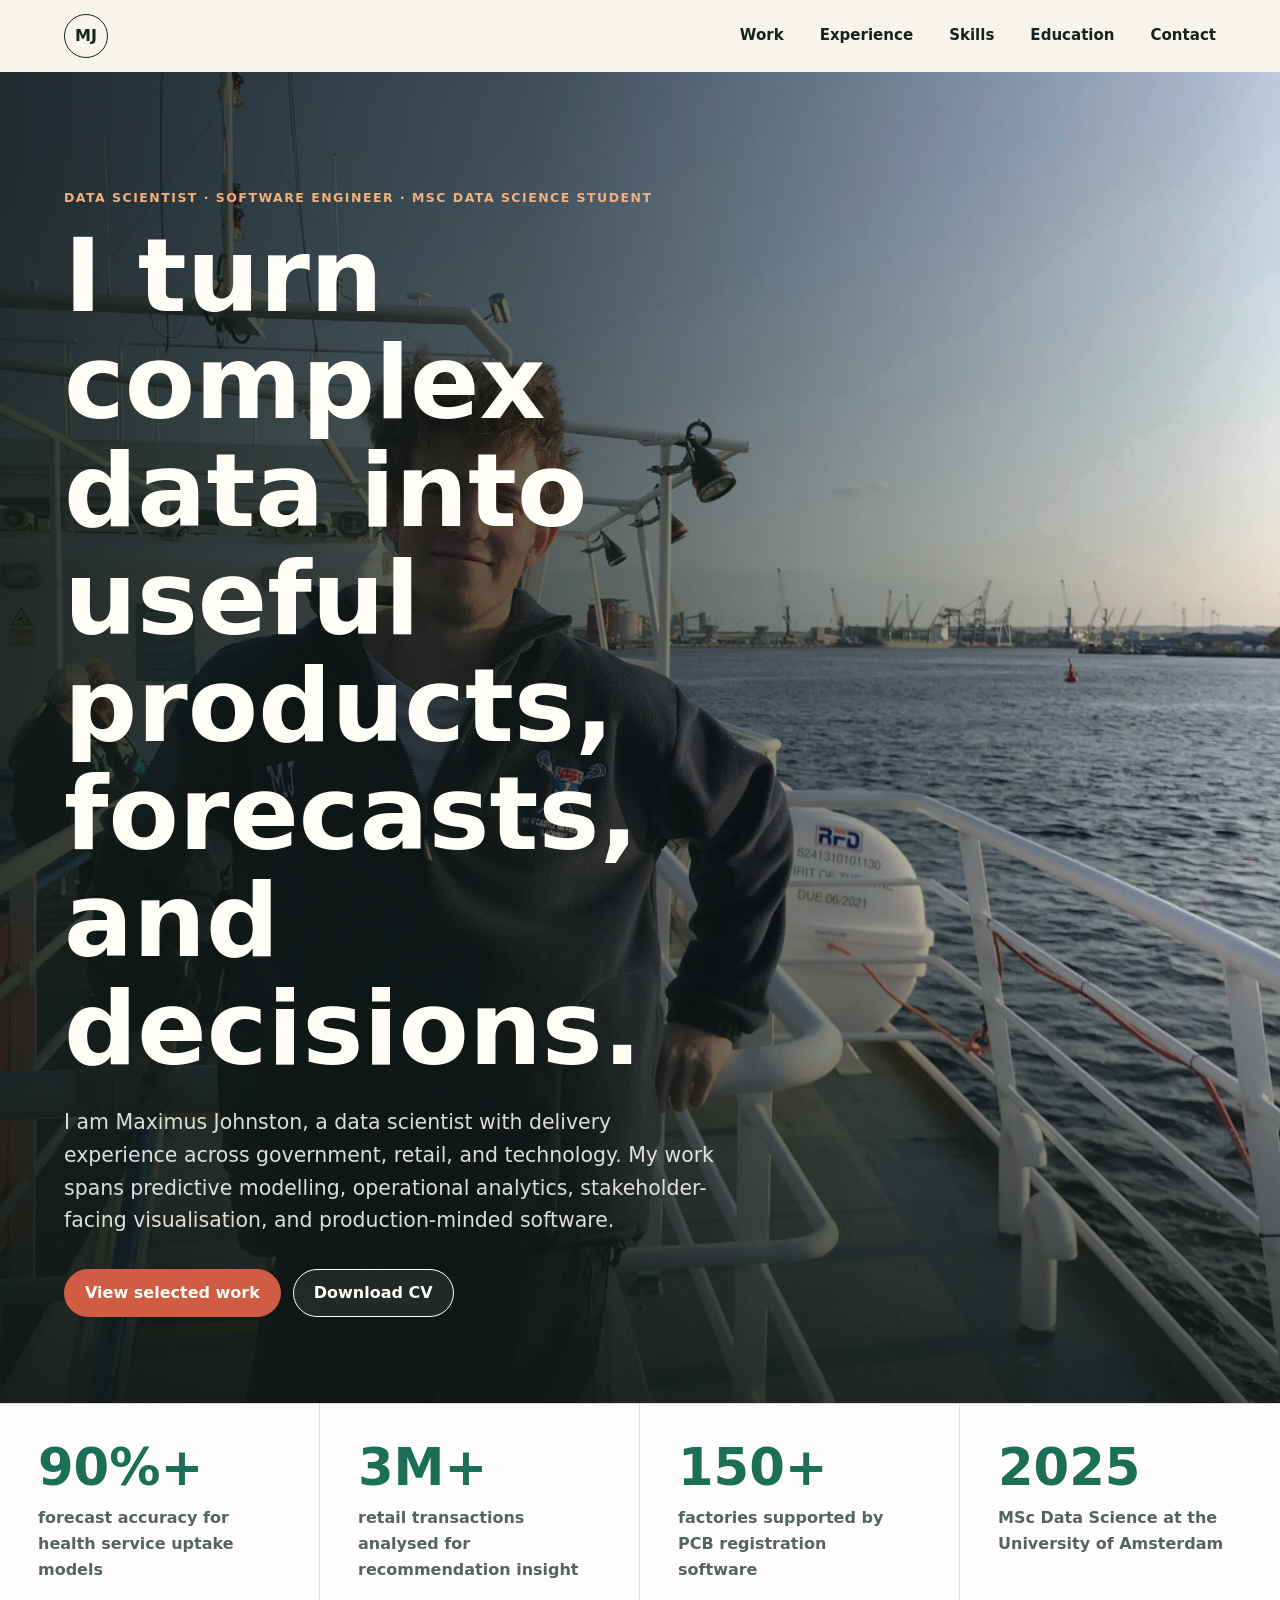
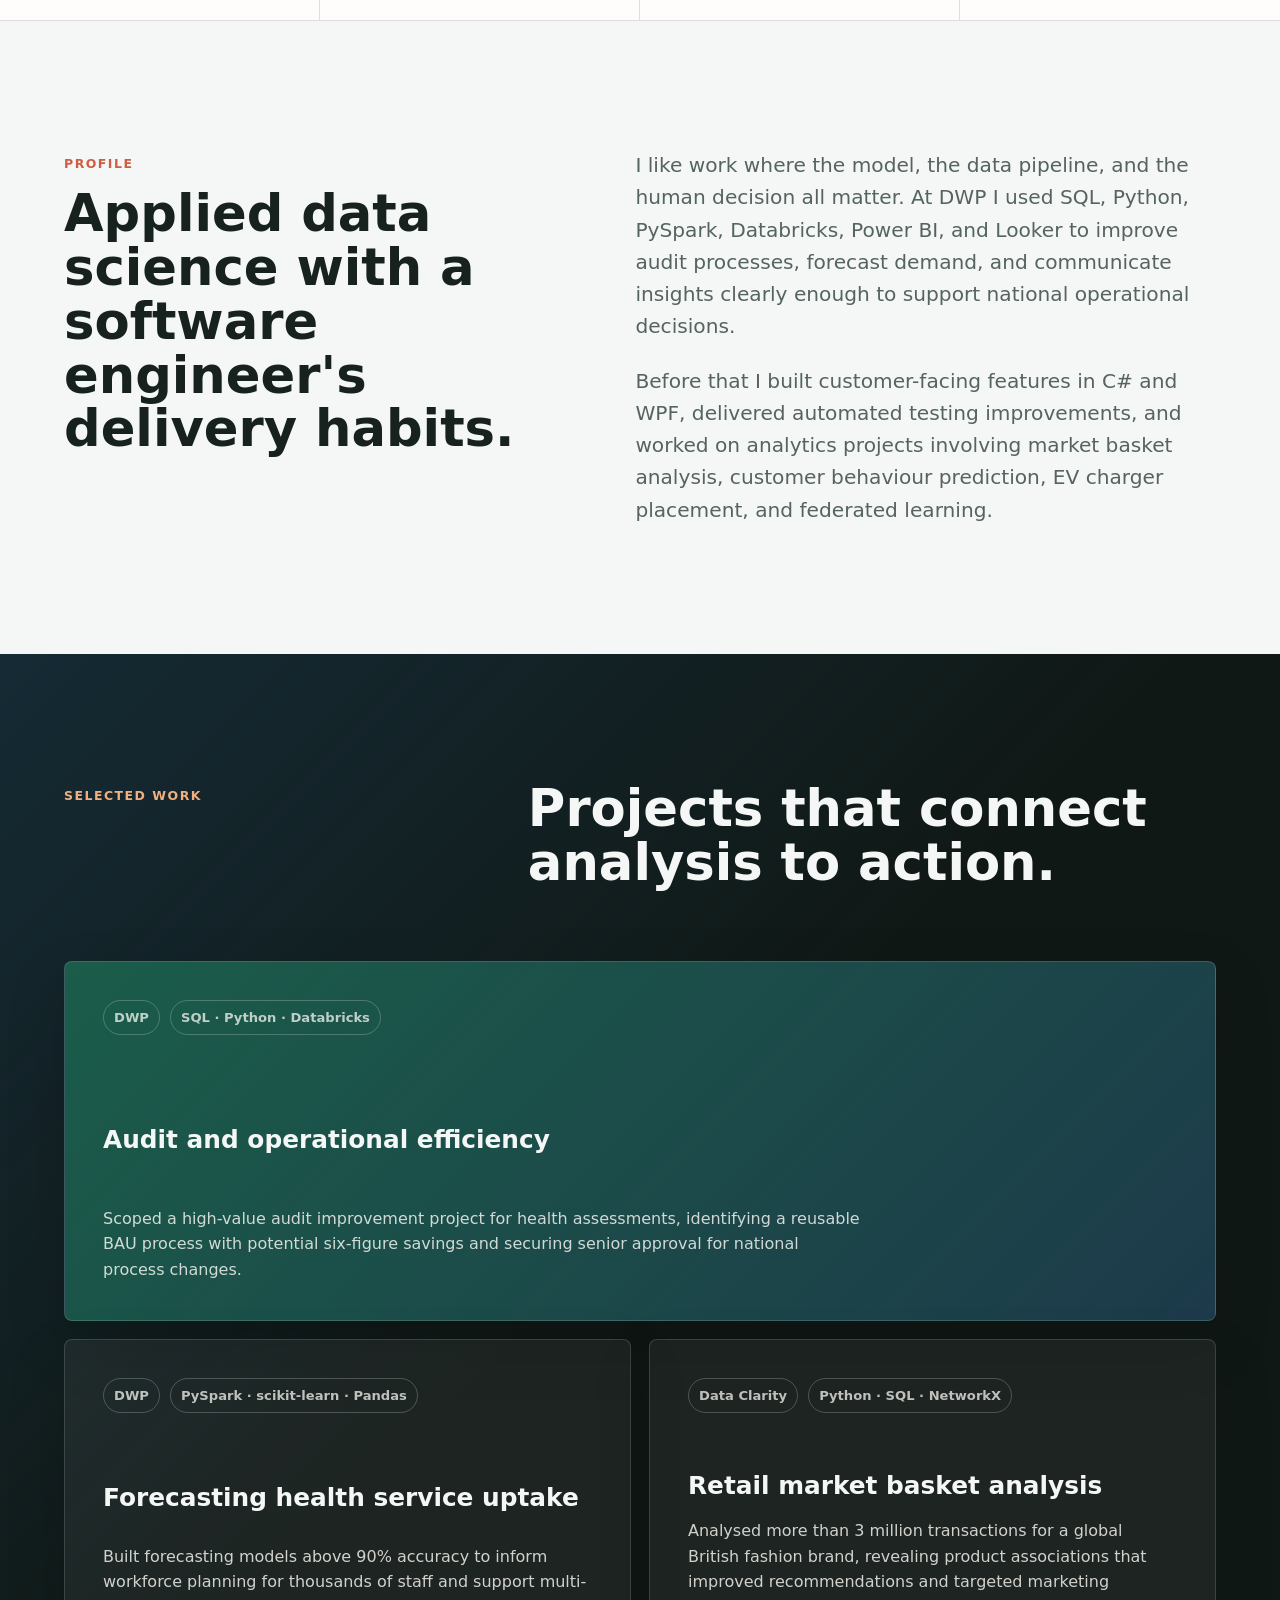
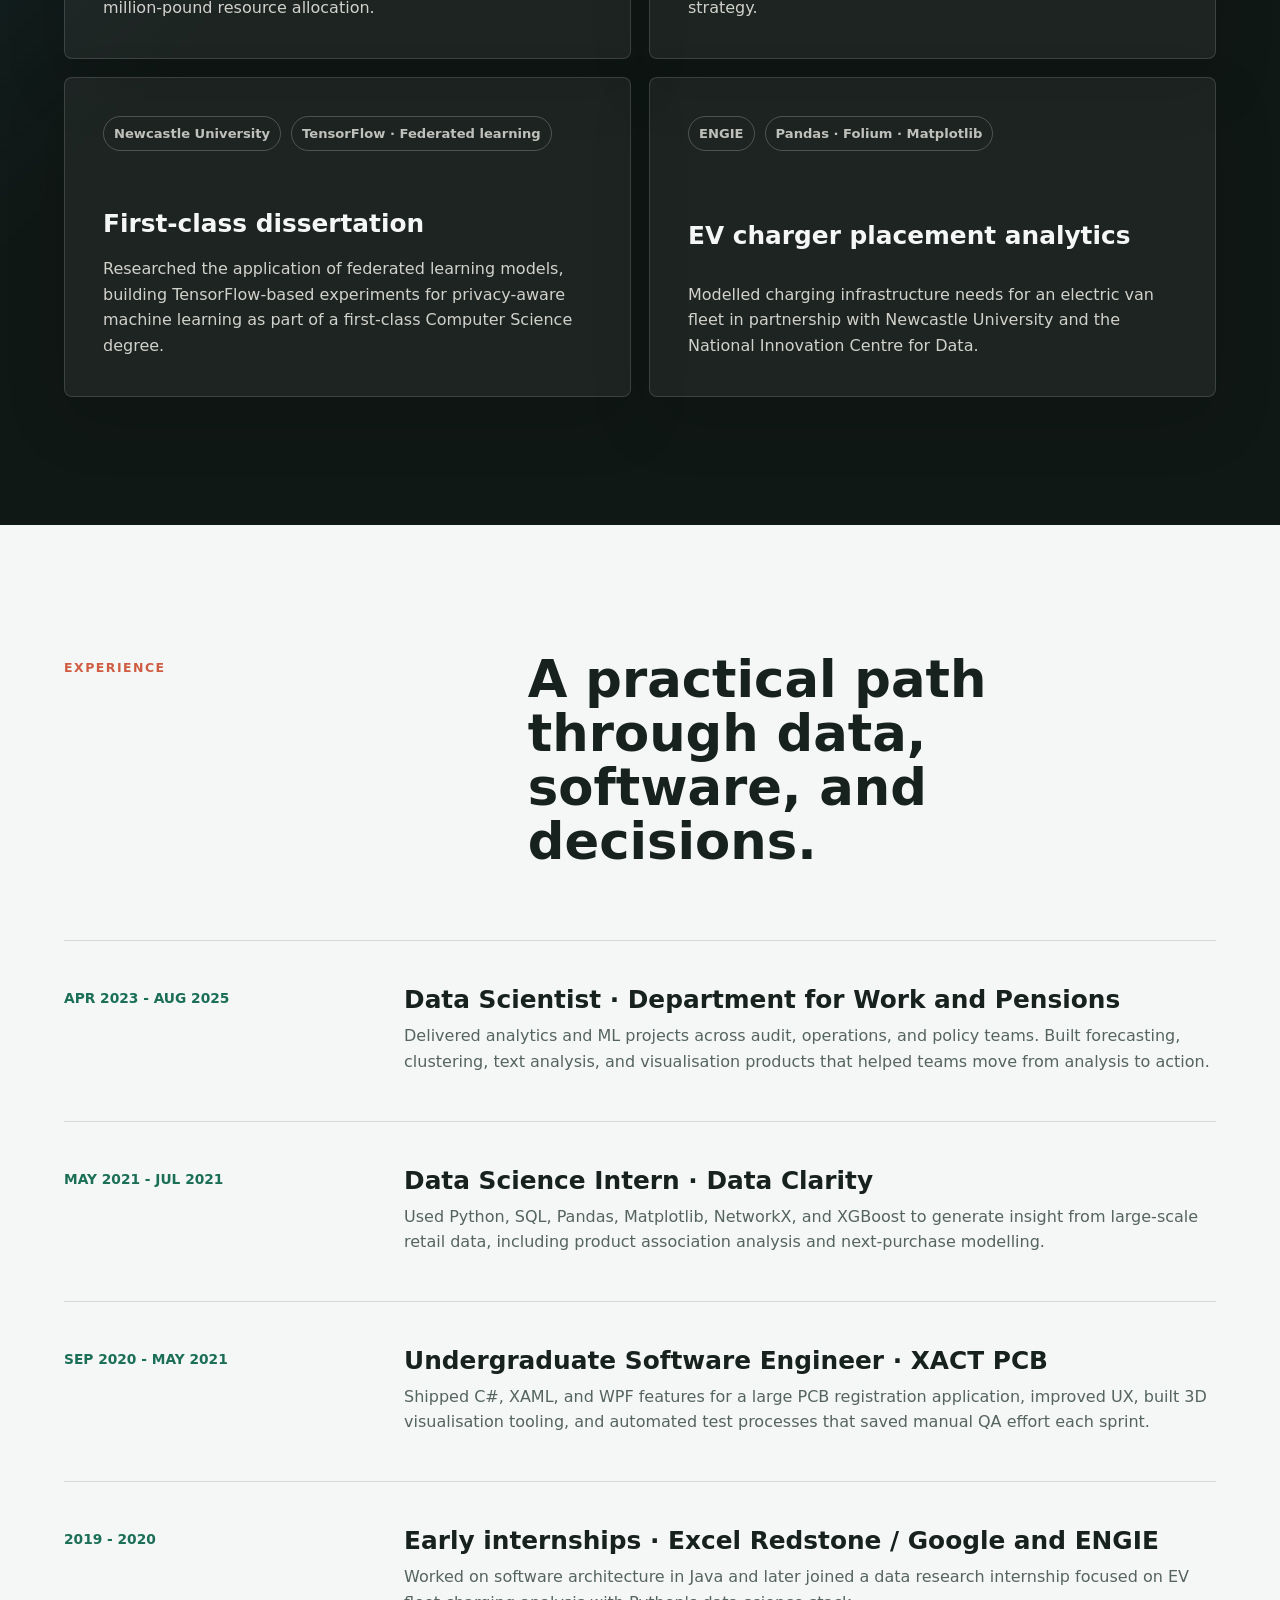
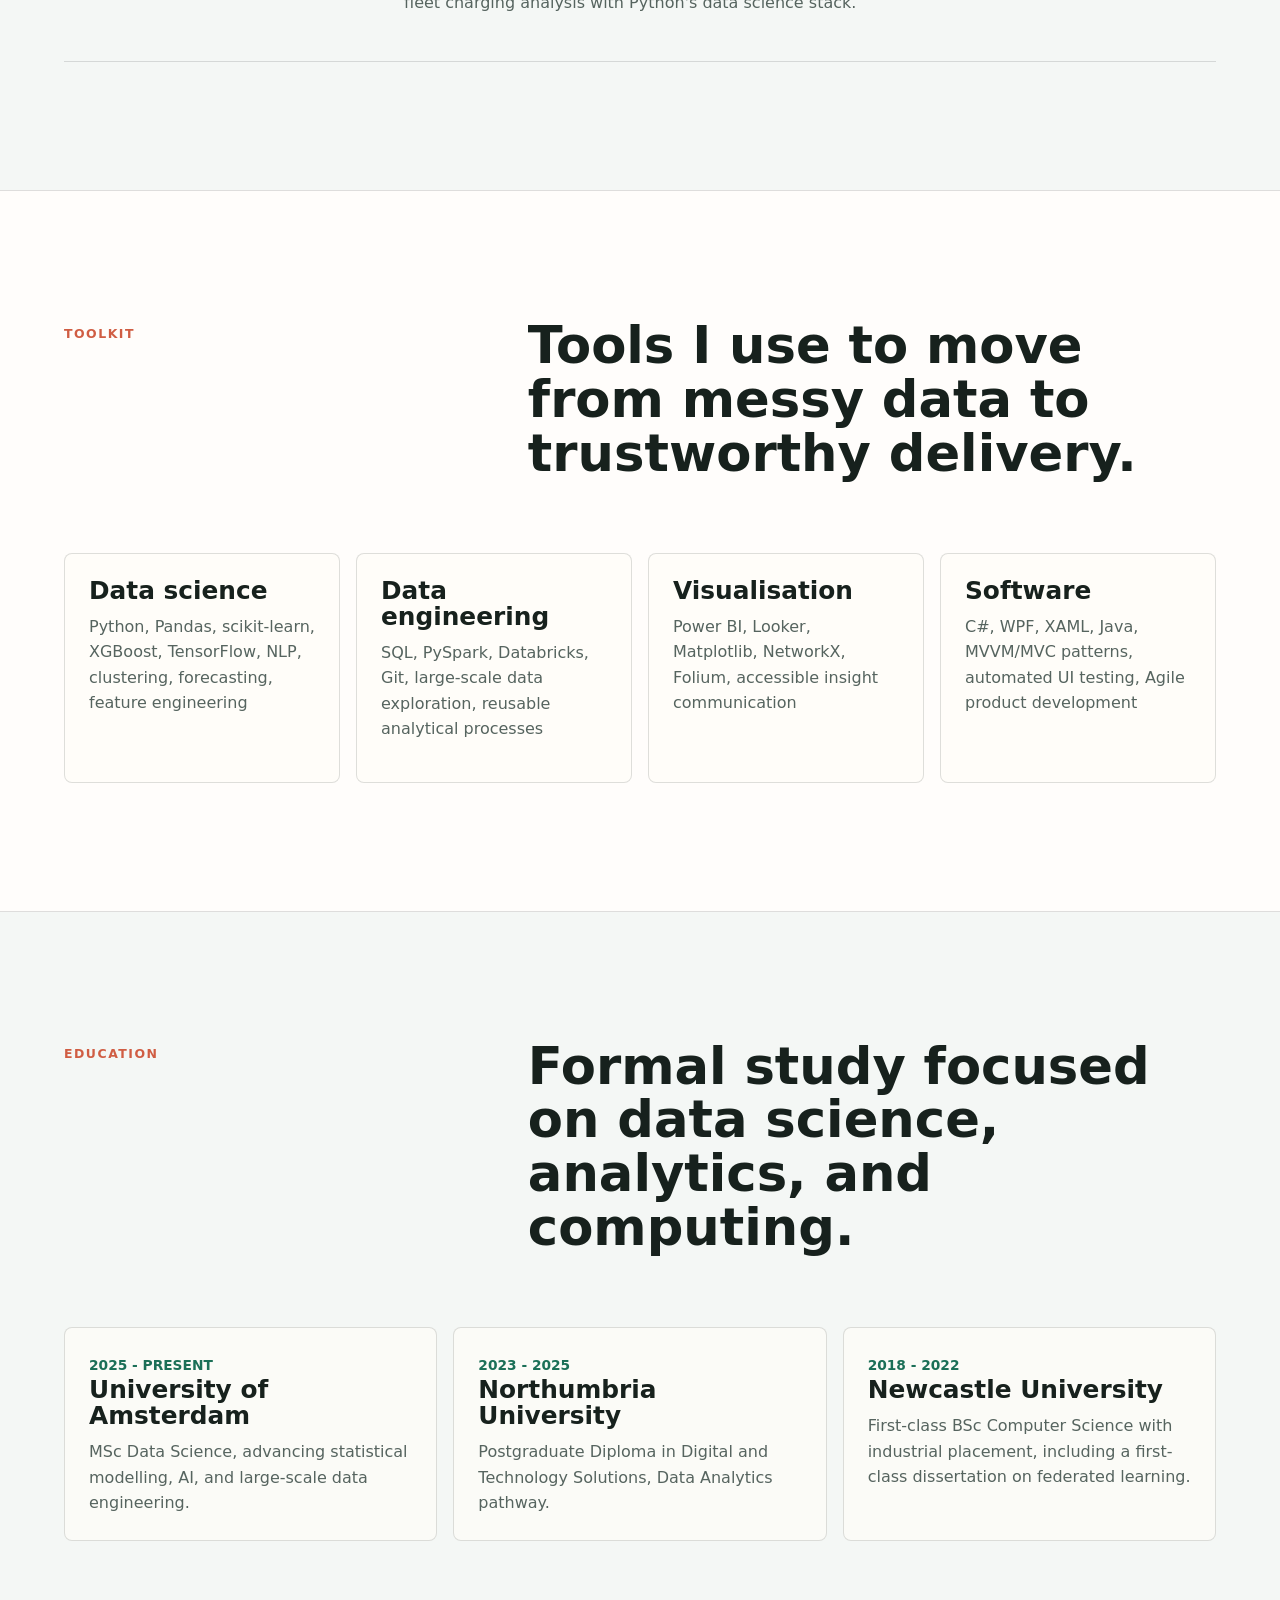
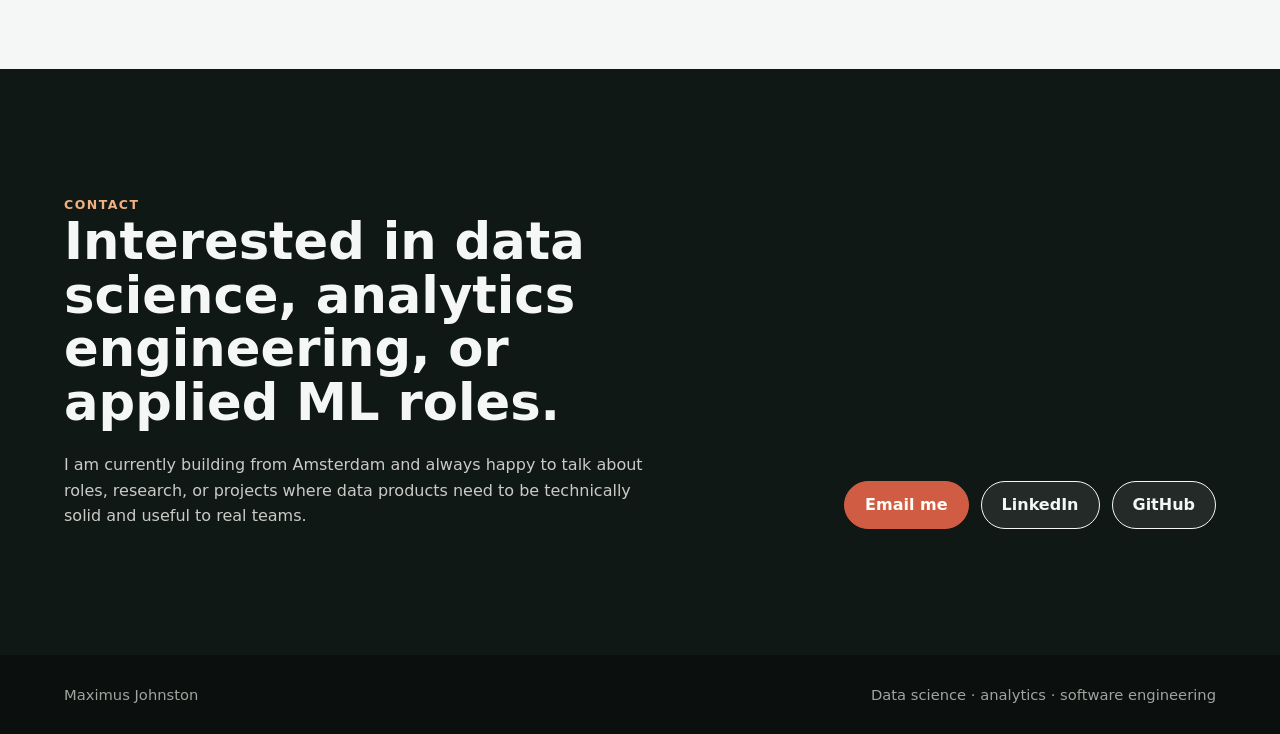
==== index.html @ ccaf948f "update" ====
<!DOCTYPE html>
<html lang="en">
    <head>
        <meta charset="UTF-8">
        <meta name="viewport" content="width=device-width, initial-scale=1">
        <meta name="description" content="Portfolio of Maximus Johnston, a data scientist and MSc Data Science student working across machine learning, analytics, and software engineering.">
        <title>Maximus Johnston | Data Scientist</title>
        <link rel="stylesheet" href="styles.css">
    </head>
    <body>
        <header class="site-header" data-header>
            <a class="brand" href="#home" aria-label="Maximus Johnston home">MJ</a>
            <button class="nav-toggle" type="button" aria-expanded="false" aria-controls="site-nav" aria-label="Open navigation">
                <span></span>
                <span></span>
            </button>
            <nav class="site-nav" id="site-nav" aria-label="Primary navigation">
                <a href="#work">Work</a>
                <a href="#experience">Experience</a>
                <a href="#skills">Skills</a>
                <a href="#education">Education</a>
                <a href="#contact">Contact</a>
            </nav>
        </header>

        <main>
            <section class="hero" id="home" aria-labelledby="hero-title">
                <div class="hero__media" aria-hidden="true"></div>
                <div class="hero__overlay"></div>
                <div class="hero__content">
                    <p class="eyebrow">Data scientist · software engineer · MSc Data Science student</p>
                    <h1 id="hero-title">I turn complex data into useful products, forecasts, and decisions.</h1>
                    <p class="hero__summary">
                        I am Maximus Johnston, a data scientist with delivery experience across government, retail, and technology.
                        My work spans predictive modelling, operational analytics, stakeholder-facing visualisation, and production-minded software.
                    </p>
                    <div class="hero__actions" aria-label="Primary actions">
                        <a class="button button--primary" href="#work">View selected work</a>
                        <a class="button button--secondary" href="Maximus-Johnston-CV-2026.pdf">Download CV</a>
                    </div>
                </div>
            </section>

            <section class="proof-strip" aria-label="Career highlights">
                <div>
                    <strong>90%+</strong>
                    <span>forecast accuracy for health service uptake models</span>
                </div>
                <div>
                    <strong>3M+</strong>
                    <span>retail transactions analysed for recommendation insight</span>
                </div>
                <div>
                    <strong>150+</strong>
                    <span>factories supported by PCB registration software</span>
                </div>
                <div>
                    <strong>2025</strong>
                    <span>MSc Data Science at the University of Amsterdam</span>
                </div>
            </section>

            <section class="section section--intro" aria-labelledby="profile-title">
                <div class="section__heading">
                    <p class="eyebrow">Profile</p>
                    <h2 id="profile-title">Applied data science with a software engineer's delivery habits.</h2>
                </div>
                <div class="profile-copy">
                    <p>
                        I like work where the model, the data pipeline, and the human decision all matter. At DWP I used SQL, Python,
                        PySpark, Databricks, Power BI, and Looker to improve audit processes, forecast demand, and communicate insights
                        clearly enough to support national operational decisions.
                    </p>
                    <p>
                        Before that I built customer-facing features in C# and WPF, delivered automated testing improvements, and worked on
                        analytics projects involving market basket analysis, customer behaviour prediction, EV charger placement, and federated learning.
                    </p>
                </div>
            </section>

            <section class="section section--dark" id="work" aria-labelledby="work-title">
                <div class="section__heading">
                    <p class="eyebrow">Selected work</p>
                    <h2 id="work-title">Projects that connect analysis to action.</h2>
                </div>

                <div class="case-grid">
                    <article class="case-card case-card--feature">
                        <div class="case-card__meta">
                            <span>DWP</span>
                            <span>SQL · Python · Databricks</span>
                        </div>
                        <h3>Audit and operational efficiency</h3>
                        <p>
                            Scoped a high-value audit improvement project for health assessments, identifying a reusable BAU process
                            with potential six-figure savings and securing senior approval for national process changes.
                        </p>
                    </article>

                    <article class="case-card">
                        <div class="case-card__meta">
                            <span>DWP</span>
                            <span>PySpark · scikit-learn · Pandas</span>
                        </div>
                        <h3>Forecasting health service uptake</h3>
                        <p>
                            Built forecasting models above 90% accuracy to inform workforce planning for thousands of staff and
                            support multi-million-pound resource allocation.
                        </p>
                    </article>

                    <article class="case-card">
                        <div class="case-card__meta">
                            <span>Data Clarity</span>
                            <span>Python · SQL · NetworkX</span>
                        </div>
                        <h3>Retail market basket analysis</h3>
                        <p>
                            Analysed more than 3 million transactions for a global British fashion brand, revealing product associations
                            that improved recommendations and targeted marketing strategy.
                        </p>
                    </article>

                    <article class="case-card">
                        <div class="case-card__meta">
                            <span>Newcastle University</span>
                            <span>TensorFlow · Federated learning</span>
                        </div>
                        <h3>First-class dissertation</h3>
                        <p>
                            Researched the application of federated learning models, building TensorFlow-based experiments for privacy-aware
                            machine learning as part of a first-class Computer Science degree.
                        </p>
                    </article>

                    <article class="case-card">
                        <div class="case-card__meta">
                            <span>ENGIE</span>
                            <span>Pandas · Folium · Matplotlib</span>
                        </div>
                        <h3>EV charger placement analytics</h3>
                        <p>
                            Modelled charging infrastructure needs for an electric van fleet in partnership with Newcastle University
                            and the National Innovation Centre for Data.
                        </p>
                    </article>
                </div>
            </section>

            <section class="section" id="experience" aria-labelledby="experience-title">
                <div class="section__heading">
                    <p class="eyebrow">Experience</p>
                    <h2 id="experience-title">A practical path through data, software, and decisions.</h2>
                </div>

                <div class="timeline">
                    <article class="timeline__item">
                        <time>Apr 2023 - Aug 2025</time>
                        <div>
                            <h3>Data Scientist · Department for Work and Pensions</h3>
                            <p>
                                Delivered analytics and ML projects across audit, operations, and policy teams. Built forecasting,
                                clustering, text analysis, and visualisation products that helped teams move from analysis to action.
                            </p>
                        </div>
                    </article>
                    <article class="timeline__item">
                        <time>May 2021 - Jul 2021</time>
                        <div>
                            <h3>Data Science Intern · Data Clarity</h3>
                            <p>
                                Used Python, SQL, Pandas, Matplotlib, NetworkX, and XGBoost to generate insight from large-scale retail data,
                                including product association analysis and next-purchase modelling.
                            </p>
                        </div>
                    </article>
                    <article class="timeline__item">
                        <time>Sep 2020 - May 2021</time>
                        <div>
                            <h3>Undergraduate Software Engineer · XACT PCB</h3>
                            <p>
                                Shipped C#, XAML, and WPF features for a large PCB registration application, improved UX, built 3D visualisation
                                tooling, and automated test processes that saved manual QA effort each sprint.
                            </p>
                        </div>
                    </article>
                    <article class="timeline__item">
                        <time>2019 - 2020</time>
                        <div>
                            <h3>Early internships · Excel Redstone / Google and ENGIE</h3>
                            <p>
                                Worked on software architecture in Java and later joined a data research internship focused on EV fleet charging
                                analysis with Python's data science stack.
                            </p>
                        </div>
                    </article>
                </div>
            </section>

            <section class="section section--split" id="skills" aria-labelledby="skills-title">
                <div class="section__heading">
                    <p class="eyebrow">Toolkit</p>
                    <h2 id="skills-title">Tools I use to move from messy data to trustworthy delivery.</h2>
                </div>

                <div class="skills-grid">
                    <article>
                        <h3>Data science</h3>
                        <p>Python, Pandas, scikit-learn, XGBoost, TensorFlow, NLP, clustering, forecasting, feature engineering</p>
                    </article>
                    <article>
                        <h3>Data engineering</h3>
                        <p>SQL, PySpark, Databricks, Git, large-scale data exploration, reusable analytical processes</p>
                    </article>
                    <article>
                        <h3>Visualisation</h3>
                        <p>Power BI, Looker, Matplotlib, NetworkX, Folium, accessible insight communication</p>
                    </article>
                    <article>
                        <h3>Software</h3>
                        <p>C#, WPF, XAML, Java, MVVM/MVC patterns, automated UI testing, Agile product development</p>
                    </article>
                </div>
            </section>

            <section class="section" id="education" aria-labelledby="education-title">
                <div class="section__heading">
                    <p class="eyebrow">Education</p>
                    <h2 id="education-title">Formal study focused on data science, analytics, and computing.</h2>
                </div>

                <div class="education-list">
                    <article>
                        <time>2025 - present</time>
                        <h3>University of Amsterdam</h3>
                        <p>MSc Data Science, advancing statistical modelling, AI, and large-scale data engineering.</p>
                    </article>
                    <article>
                        <time>2023 - 2025</time>
                        <h3>Northumbria University</h3>
                        <p>Postgraduate Diploma in Digital and Technology Solutions, Data Analytics pathway.</p>
                    </article>
                    <article>
                        <time>2018 - 2022</time>
                        <h3>Newcastle University</h3>
                        <p>First-class BSc Computer Science with industrial placement, including a first-class dissertation on federated learning.</p>
                    </article>
                </div>
            </section>

            <section class="contact" id="contact" aria-labelledby="contact-title">
                <div>
                    <p class="eyebrow">Contact</p>
                    <h2 id="contact-title">Interested in data science, analytics engineering, or applied ML roles.</h2>
                    <p>
                        I am currently building from Amsterdam and always happy to talk about roles, research, or projects where data products
                        need to be technically solid and useful to real teams.
                    </p>
                </div>
                <div class="contact__actions">
                    <a class="button button--primary" href="mailto:max.johnston54@gmail.com">Email me</a>
                    <a class="button button--secondary" href="https://www.linkedin.com/in/maximus-johnston-8742a4191/">LinkedIn</a>
                    <a class="button button--secondary" href="https://github.com/MaximusJ08">GitHub</a>
                </div>
            </section>
        </main>

        <footer class="site-footer">
            <span>Maximus Johnston</span>
            <span>Data science · analytics · software engineering</span>
        </footer>

        <script src="index.js"></script>
    </body>
</html>
---- styles.css ----
:root {
    --bg: #f4f7f5;
    --paper: #fffdfb;
    --ink: #17211d;
    --muted: #56645f;
    --line: rgba(23, 33, 29, 0.14);
    --dark: #101815;
    --dark-soft: #18231f;
    --cream: #f4f7f5;
    --green: #1b6f57;
    --blue: #245f8f;
    --coral: #d05d43;
    --gold: #d7a847;
    --shadow: 0 24px 70px rgba(18, 28, 24, 0.16);
    color-scheme: light;
    font-family: Inter, ui-sans-serif, system-ui, -apple-system, BlinkMacSystemFont, "Segoe UI", sans-serif;
}

* {
    box-sizing: border-box;
}

html {
    scroll-behavior: smooth;
}

body {
    margin: 0;
    background: var(--bg);
    color: var(--ink);
    font-size: 16px;
    line-height: 1.6;
}

body.nav-open {
    overflow: hidden;
}

a {
    color: inherit;
}

img {
    display: block;
    max-width: 100%;
}

::selection {
    background: rgba(208, 93, 67, 0.28);
}

:focus-visible {
    outline: 3px solid var(--coral);
    outline-offset: 4px;
}

.site-header {
    position: sticky;
    top: 0;
    z-index: 20;
    display: flex;
    align-items: center;
    justify-content: space-between;
    min-height: 72px;
    padding: 0 5vw;
    background: rgba(247, 243, 234, 0.82);
    border-bottom: 1px solid transparent;
    backdrop-filter: blur(18px);
    transition: border-color 180ms ease, box-shadow 180ms ease;
}

.site-header.is-scrolled {
    border-color: var(--line);
    box-shadow: 0 10px 30px rgba(23, 33, 29, 0.08);
}

.brand {
    display: inline-grid;
    width: 44px;
    height: 44px;
    place-items: center;
    border: 1px solid var(--ink);
    border-radius: 50%;
    color: var(--ink);
    font-weight: 800;
    text-decoration: none;
}

.site-nav {
    display: flex;
    align-items: center;
    gap: clamp(18px, 3vw, 36px);
    font-size: 0.94rem;
    font-weight: 700;
}

.site-nav a {
    position: relative;
    text-decoration: none;
}

.site-nav a::after {
    position: absolute;
    right: 0;
    bottom: -7px;
    left: 0;
    height: 2px;
    background: var(--coral);
    content: "";
    transform: scaleX(0);
    transform-origin: left;
    transition: transform 180ms ease;
}

.site-nav a:hover::after,
.site-nav a:focus-visible::after {
    transform: scaleX(1);
}

.nav-toggle {
    display: none;
    width: 46px;
    height: 46px;
    border: 1px solid var(--line);
    border-radius: 50%;
    background: var(--paper);
    color: var(--ink);
}

.nav-toggle span {
    display: block;
    width: 18px;
    height: 2px;
    margin: 4px auto;
    background: currentColor;
    transition: transform 180ms ease, opacity 180ms ease;
}

.hero {
    position: relative;
    min-height: 84svh;
    display: grid;
    align-items: end;
    overflow: hidden;
    isolation: isolate;
}

.hero__media {
    position: absolute;
    inset: 0;
    z-index: -3;
    background-image: url("CV photo.jpg");
    background-position: 54% 56%;
    background-size: cover;
    filter: saturate(0.96);
}

.hero__overlay {
    position: absolute;
    inset: 0;
    z-index: -2;
    background:
        linear-gradient(90deg, rgba(16, 24, 21, 0.86) 0%, rgba(16, 24, 21, 0.64) 42%, rgba(16, 24, 21, 0.08) 100%),
        linear-gradient(0deg, rgba(16, 24, 21, 0.72) 0%, rgba(16, 24, 21, 0) 38%);
}

.hero__content {
    width: min(780px, 90vw);
    padding: clamp(64px, 10vw, 116px) 5vw clamp(54px, 8vw, 86px);
    color: #fffdf8;
}

.eyebrow {
    margin: 0 0 14px;
    color: var(--coral);
    font-size: 0.78rem;
    font-weight: 800;
    letter-spacing: 0.12em;
    text-transform: uppercase;
}

.hero .eyebrow,
.section--dark .eyebrow,
.contact .eyebrow {
    color: #f1b07f;
}

h1,
h2,
h3,
p {
    margin-top: 0;
}

h1,
h2,
h3 {
    line-height: 1.05;
    letter-spacing: 0;
}

h1 {
    max-width: 780px;
    margin-bottom: 24px;
    font-size: clamp(3.2rem, 8vw, 7.4rem);
}

h2 {
    margin-bottom: 0;
    font-size: clamp(2rem, 4vw, 4.8rem);
}

h3 {
    margin-bottom: 14px;
    font-size: clamp(1.2rem, 2vw, 1.55rem);
}

.hero__summary {
    max-width: 670px;
    color: rgba(255, 253, 248, 0.86);
    font-size: clamp(1.05rem, 1.8vw, 1.28rem);
}

.hero__actions,
.contact__actions {
    display: flex;
    flex-wrap: wrap;
    gap: 12px;
    margin-top: 32px;
}

.button {
    display: inline-flex;
    align-items: center;
    justify-content: center;
    min-height: 48px;
    padding: 0 20px;
    border: 1px solid currentColor;
    border-radius: 999px;
    font-weight: 800;
    text-decoration: none;
    transition: transform 180ms ease, background 180ms ease, color 180ms ease;
}

.button:hover {
    transform: translateY(-2px);
}

.button--primary {
    border-color: var(--coral);
    background: var(--coral);
    color: #fffdf8;
}

.button--secondary {
    background: rgba(255, 253, 248, 0.08);
    color: inherit;
}

.proof-strip {
    display: grid;
    grid-template-columns: repeat(4, 1fr);
    border-top: 1px solid var(--line);
    border-bottom: 1px solid var(--line);
    background: var(--paper);
}

.proof-strip div {
    min-height: 150px;
    padding: clamp(22px, 4vw, 38px);
    border-right: 1px solid var(--line);
}

.proof-strip div:last-child {
    border-right: 0;
}

.proof-strip strong {
    display: block;
    margin-bottom: 12px;
    color: var(--green);
    font-size: clamp(2rem, 4vw, 4rem);
    line-height: 1;
}

.proof-strip span {
    display: block;
    max-width: 230px;
    color: var(--muted);
    font-weight: 700;
}

.section {
    padding: clamp(76px, 10vw, 132px) 5vw;
}

.section__heading {
    display: grid;
    grid-template-columns: minmax(220px, 0.72fr) minmax(0, 1.28fr);
    gap: clamp(24px, 6vw, 88px);
    align-items: start;
    margin-bottom: clamp(34px, 6vw, 72px);
}

.section__heading .eyebrow {
    margin-top: 0.35em;
}

.section--intro {
    display: grid;
    grid-template-columns: minmax(220px, 0.92fr) minmax(0, 1.08fr);
    gap: clamp(28px, 6vw, 88px);
}

.section--intro .section__heading {
    display: block;
    margin-bottom: 0;
}

.profile-copy {
    display: grid;
    gap: 22px;
    color: var(--muted);
    font-size: clamp(1.05rem, 1.7vw, 1.26rem);
}

.profile-copy p {
    margin-bottom: 0;
}

.section--dark {
    background:
        linear-gradient(135deg, rgba(36, 95, 143, 0.26), transparent 44%),
        var(--dark);
    color: var(--cream);
}

.section--dark .section__heading h2 {
    max-width: 860px;
}

.case-grid {
    display: grid;
    grid-template-columns: repeat(6, 1fr);
    gap: 18px;
}

.case-card {
    grid-column: span 3;
    min-height: 320px;
    display: flex;
    flex-direction: column;
    justify-content: space-between;
    padding: clamp(24px, 4vw, 38px);
    border: 1px solid rgba(255, 253, 248, 0.14);
    border-radius: 8px;
    background: rgba(255, 253, 248, 0.055);
    box-shadow: 0 24px 60px rgba(0, 0, 0, 0.16);
}

.case-card--feature {
    grid-column: span 6;
    min-height: 360px;
    background:
        linear-gradient(135deg, rgba(27, 111, 87, 0.76), rgba(36, 95, 143, 0.38)),
        var(--dark-soft);
}

.case-card__meta {
    display: flex;
    flex-wrap: wrap;
    gap: 10px;
    margin-bottom: 54px;
    color: rgba(255, 253, 248, 0.72);
    font-size: 0.82rem;
    font-weight: 800;
}

.case-card__meta span {
    padding: 6px 10px;
    border: 1px solid rgba(255, 253, 248, 0.22);
    border-radius: 999px;
}

.case-card p {
    max-width: 760px;
    margin-bottom: 0;
    color: rgba(255, 253, 248, 0.8);
}

.timeline {
    border-top: 1px solid var(--line);
}

.timeline__item {
    display: grid;
    grid-template-columns: minmax(180px, 0.34fr) minmax(0, 1fr);
    gap: clamp(20px, 5vw, 72px);
    padding: clamp(28px, 5vw, 46px) 0;
    border-bottom: 1px solid var(--line);
}

.timeline__item time,
.education-list time {
    color: var(--green);
    font-size: 0.86rem;
    font-weight: 900;
    text-transform: uppercase;
}

.timeline__item h3,
.education-list h3,
.skills-grid h3 {
    margin-bottom: 10px;
}

.timeline__item p,
.education-list p,
.skills-grid p,
.contact p {
    margin-bottom: 0;
    color: var(--muted);
}

.section--split {
    background: var(--paper);
    border-top: 1px solid var(--line);
    border-bottom: 1px solid var(--line);
}

.skills-grid {
    display: grid;
    grid-template-columns: repeat(4, 1fr);
    gap: 16px;
}

.skills-grid article,
.education-list article {
    padding: 24px;
    border: 1px solid var(--line);
    border-radius: 8px;
    background: rgba(255, 253, 248, 0.64);
}

.skills-grid article {
    min-height: 230px;
}

.education-list {
    display: grid;
    grid-template-columns: repeat(3, 1fr);
    gap: 16px;
}

.contact {
    display: grid;
    grid-template-columns: minmax(0, 1.1fr) minmax(280px, 0.9fr);
    gap: clamp(28px, 6vw, 86px);
    align-items: end;
    padding: clamp(76px, 10vw, 126px) 5vw;
    background: var(--dark);
    color: var(--cream);
}

.contact h2 {
    max-width: 780px;
    margin-bottom: 22px;
}

.contact p {
    max-width: 680px;
    color: rgba(255, 253, 248, 0.78);
}

.contact__actions {
    justify-content: flex-end;
    margin-top: 0;
}

.site-footer {
    display: flex;
    justify-content: space-between;
    gap: 18px;
    padding: 28px 5vw;
    background: #0b100e;
    color: rgba(255, 253, 248, 0.62);
    font-size: 0.92rem;
}

@media (max-width: 1000px) {
    .proof-strip,
    .skills-grid,
    .education-list {
        grid-template-columns: repeat(2, 1fr);
    }

    .proof-strip div:nth-child(2) {
        border-right: 0;
    }

    .proof-strip div:nth-child(-n + 2) {
        border-bottom: 1px solid var(--line);
    }

    .section__heading,
    .section--intro,
    .contact {
        grid-template-columns: 1fr;
    }

    .contact__actions {
        justify-content: flex-start;
    }
}

@media (max-width: 760px) {
    .site-header {
        min-height: 66px;
    }

    .nav-toggle {
        position: relative;
        z-index: 31;
        display: inline-block;
    }

    .site-nav {
        position: fixed;
        inset: 0;
        z-index: 30;
        display: grid;
        place-content: center;
        gap: 28px;
        background: rgba(247, 243, 234, 0.96);
        font-size: 2rem;
        opacity: 0;
        pointer-events: none;
        transform: translateY(-10px);
        transition: opacity 180ms ease, transform 180ms ease;
    }

    .nav-open .site-nav {
        opacity: 1;
        pointer-events: auto;
        transform: translateY(0);
    }

    .nav-open .nav-toggle span:first-child {
        transform: translateY(3px) rotate(45deg);
    }

    .nav-open .nav-toggle span:last-child {
        transform: translateY(-3px) rotate(-45deg);
    }

    .hero {
        min-height: 86svh;
    }

    .hero__media {
        background-position: 52% 56%;
    }

    .hero__overlay {
        background:
            linear-gradient(0deg, rgba(16, 24, 21, 0.86) 0%, rgba(16, 24, 21, 0.46) 76%, rgba(16, 24, 21, 0.18) 100%);
    }

    .hero__content {
        width: 100%;
        padding-top: 94px;
    }

    .case-grid {
        grid-template-columns: 1fr;
    }

    .case-card,
    .case-card--feature {
        grid-column: auto;
        min-height: 300px;
    }

    .timeline__item {
        grid-template-columns: 1fr;
        gap: 8px;
    }
}

@media (max-width: 560px) {
    body {
        font-size: 15px;
    }

    .proof-strip,
    .skills-grid,
    .education-list {
        grid-template-columns: 1fr;
    }

    .proof-strip div {
        min-height: 0;
        border-right: 0;
        border-bottom: 1px solid var(--line);
    }

    .proof-strip div:last-child {
        border-bottom: 0;
    }

    h1 {
        font-size: 3rem;
    }

    .button {
        width: 100%;
    }

    .site-footer {
        flex-direction: column;
    }
}
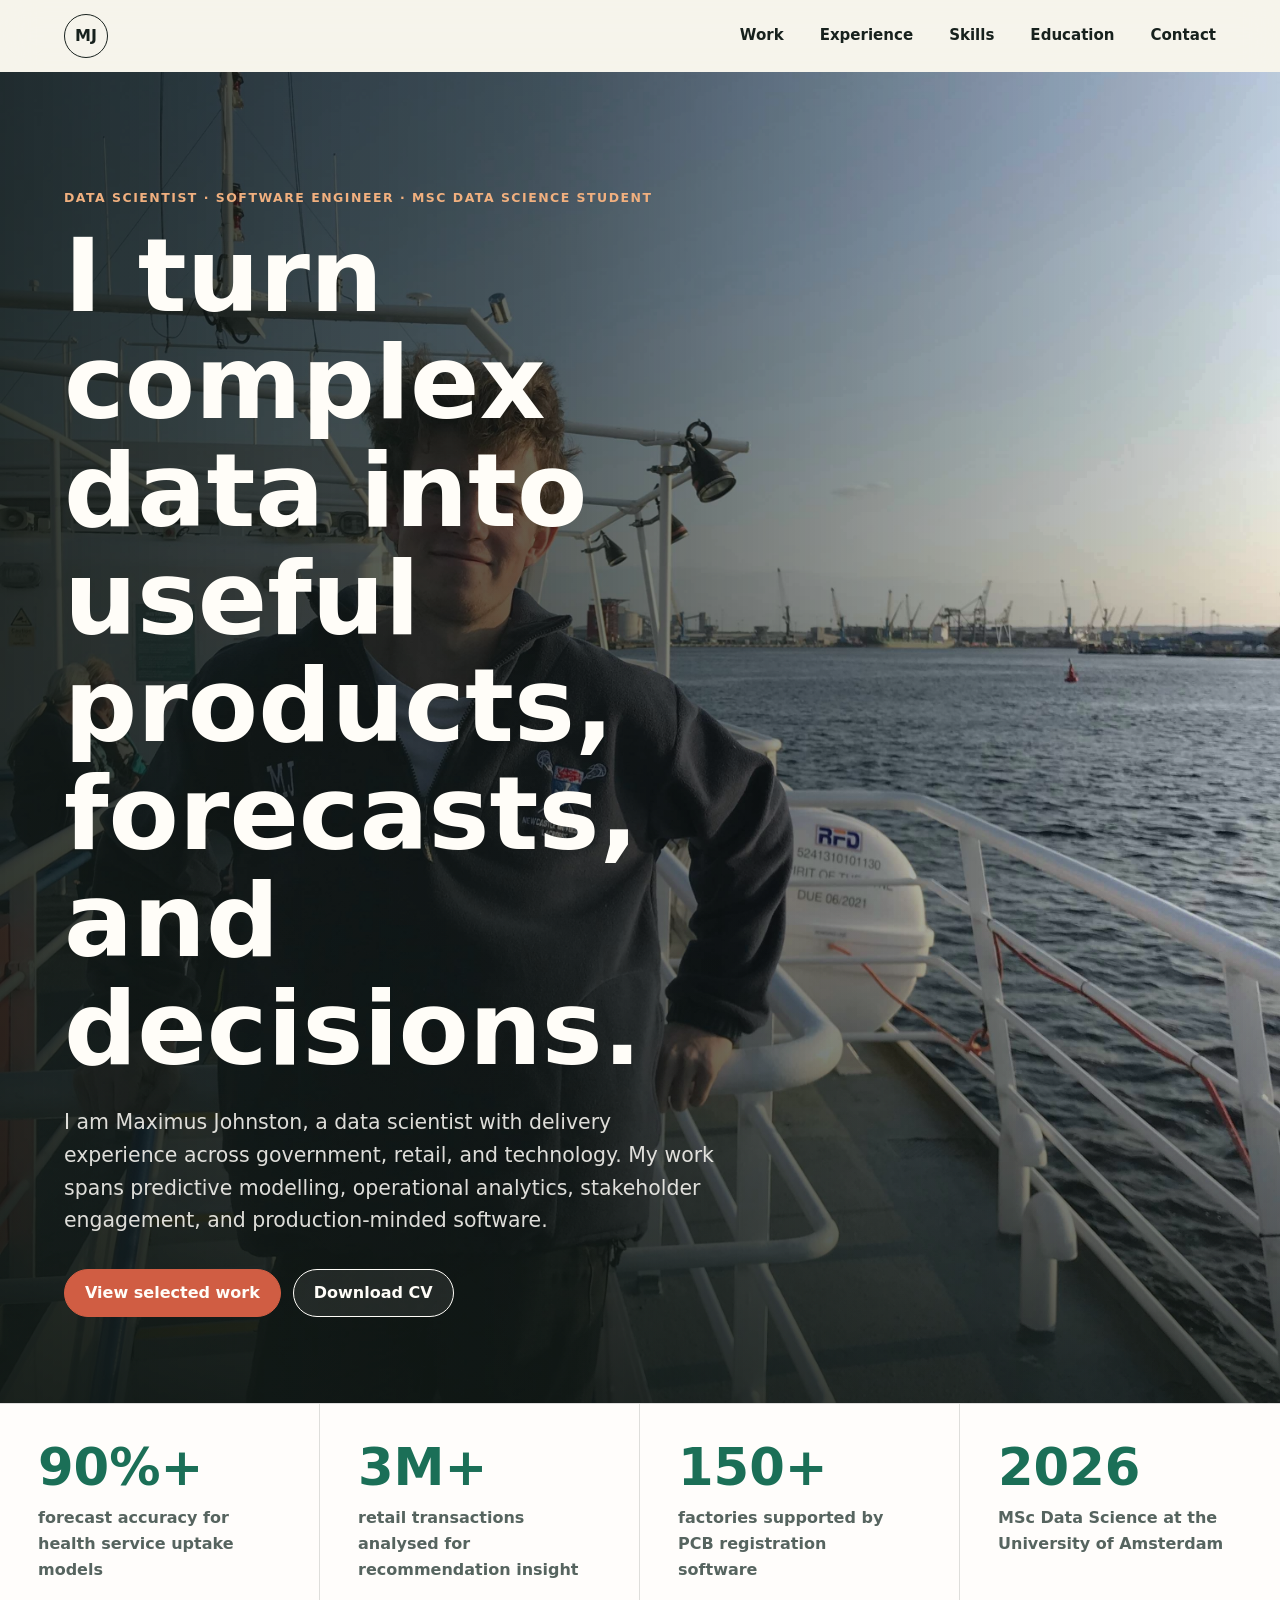
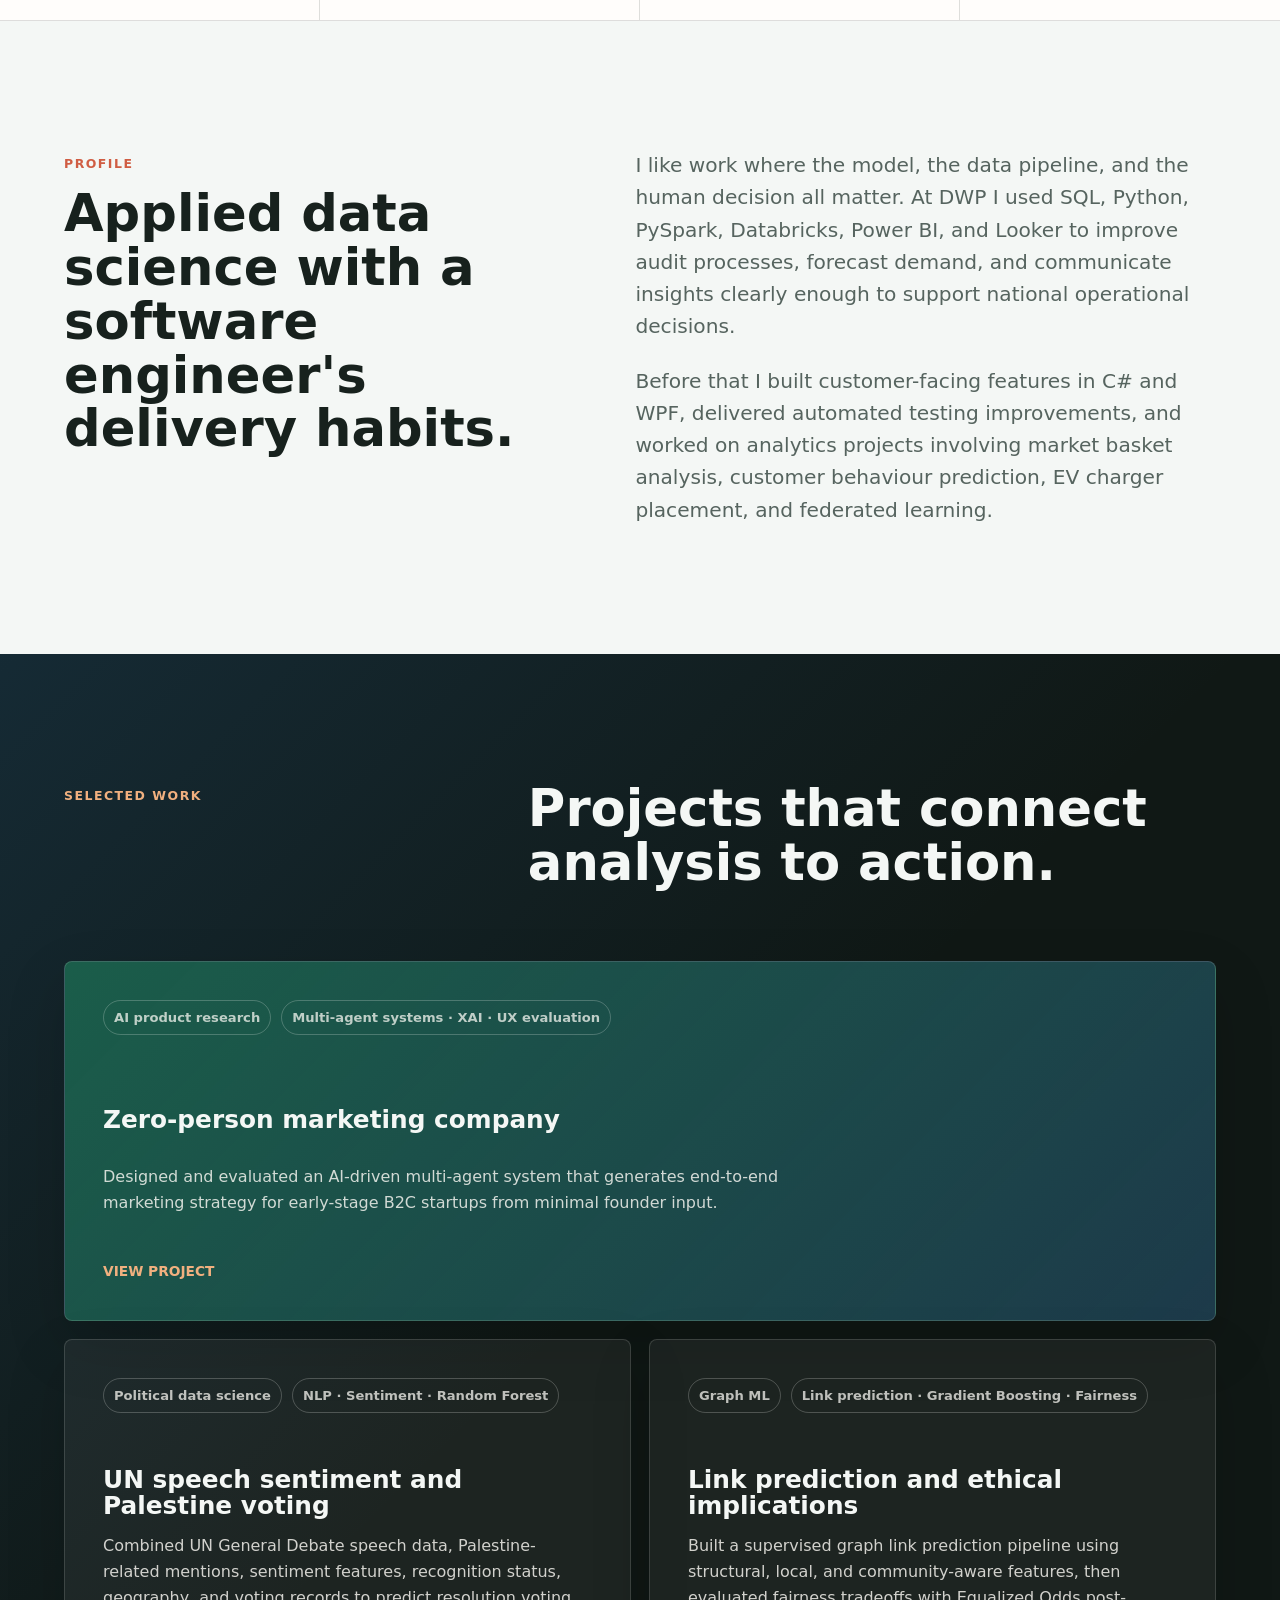
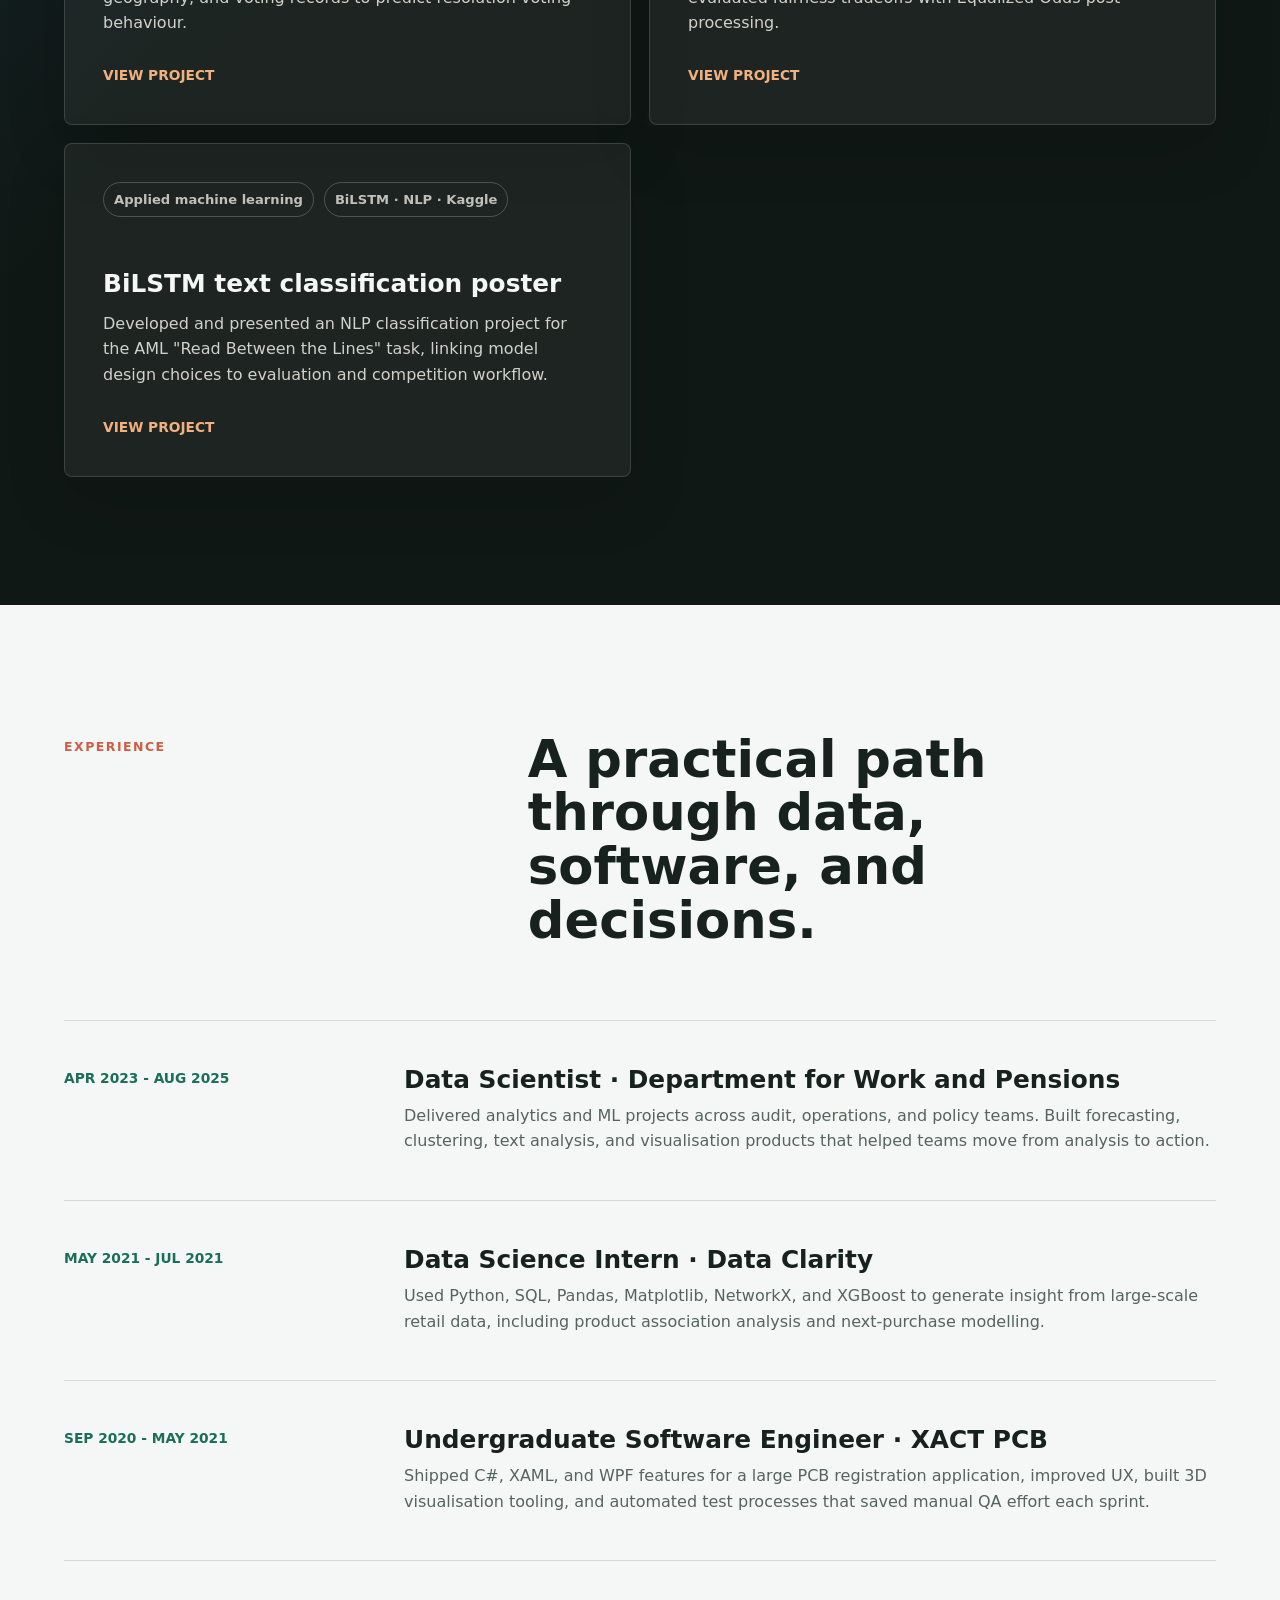
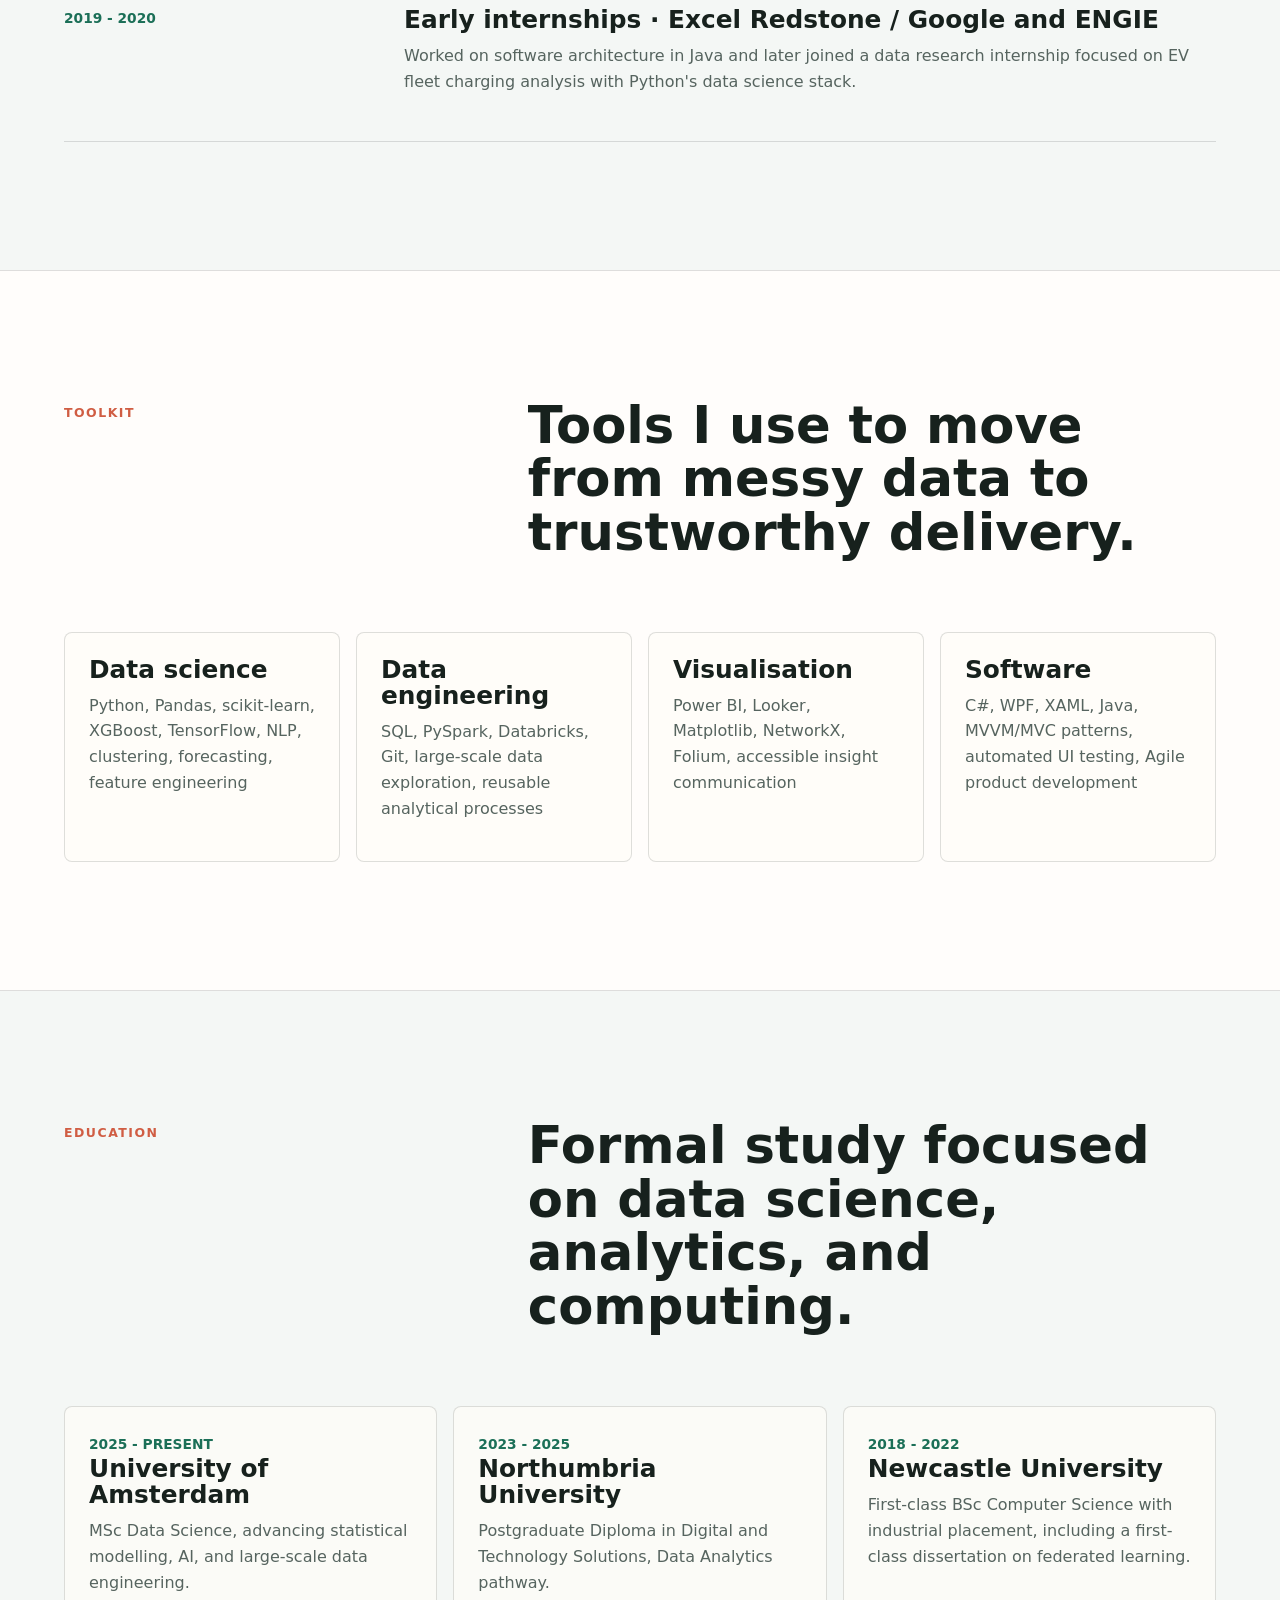
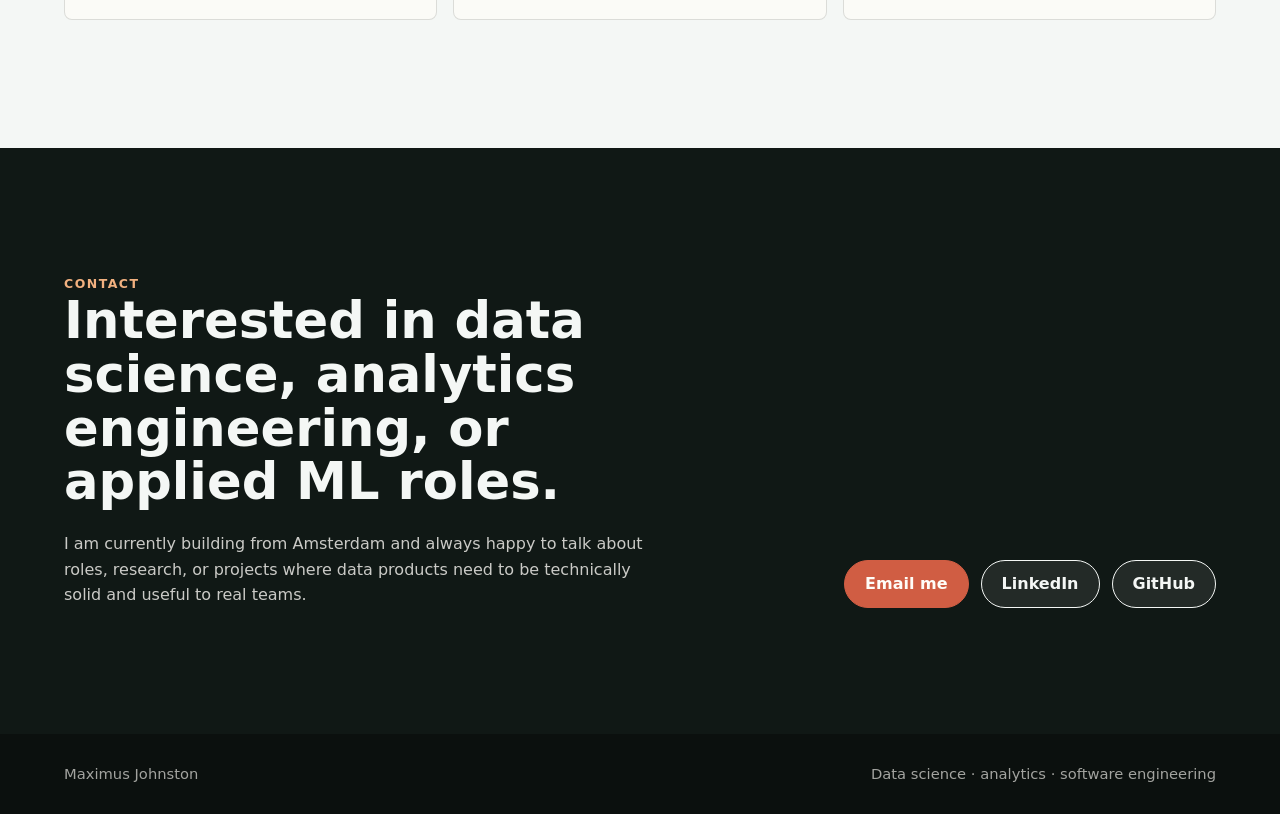
==== commit c20b4a98: "large update" ====
--- a/index.html
+++ b/index.html
@@ -5,7 +5,7 @@
         <meta name="viewport" content="width=device-width, initial-scale=1">
         <meta name="description" content="Portfolio of Maximus Johnston, a data scientist and MSc Data Science student working across machine learning, analytics, and software engineering.">
         <title>Maximus Johnston | Data Scientist</title>
-        <link rel="stylesheet" href="styles.css">
+        <link rel="stylesheet" href="./styles.css">
     </head>
     <body>
         <header class="site-header" data-header>
@@ -32,7 +32,7 @@
                     <h1 id="hero-title">I turn complex data into useful products, forecasts, and decisions.</h1>
                     <p class="hero__summary">
                         I am Maximus Johnston, a data scientist with delivery experience across government, retail, and technology.
-                        My work spans predictive modelling, operational analytics, stakeholder-facing visualisation, and production-minded software.
+                        My work spans predictive modelling, operational analytics, stakeholder engagement, and production-minded software.
                     </p>
                     <div class="hero__actions" aria-label="Primary actions">
                         <a class="button button--primary" href="#work">View selected work</a>
@@ -55,7 +55,7 @@
                     <span>factories supported by PCB registration software</span>
                 </div>
                 <div>
-                    <strong>2025</strong>
+                    <strong>2026</strong>
                     <span>MSc Data Science at the University of Amsterdam</span>
                 </div>
             </section>
@@ -85,65 +85,57 @@
                 </div>
 
                 <div class="case-grid">
-                    <article class="case-card case-card--feature">
-                        <div class="case-card__meta">
-                            <span>DWP</span>
-                            <span>SQL · Python · Databricks</span>
-                        </div>
-                        <h3>Audit and operational efficiency</h3>
-                        <p>
-                            Scoped a high-value audit improvement project for health assessments, identifying a reusable BAU process
-                            with potential six-figure savings and securing senior approval for national process changes.
-                        </p>
-                    </article>
-
-                    <article class="case-card">
-                        <div class="case-card__meta">
-                            <span>DWP</span>
-                            <span>PySpark · scikit-learn · Pandas</span>
-                        </div>
-                        <h3>Forecasting health service uptake</h3>
-                        <p>
-                            Built forecasting models above 90% accuracy to inform workforce planning for thousands of staff and
-                            support multi-million-pound resource allocation.
-                        </p>
-                    </article>
-
-                    <article class="case-card">
-                        <div class="case-card__meta">
-                            <span>Data Clarity</span>
-                            <span>Python · SQL · NetworkX</span>
-                        </div>
-                        <h3>Retail market basket analysis</h3>
-                        <p>
-                            Analysed more than 3 million transactions for a global British fashion brand, revealing product associations
-                            that improved recommendations and targeted marketing strategy.
-                        </p>
-                    </article>
-
-                    <article class="case-card">
-                        <div class="case-card__meta">
-                            <span>Newcastle University</span>
-                            <span>TensorFlow · Federated learning</span>
-                        </div>
-                        <h3>First-class dissertation</h3>
-                        <p>
-                            Researched the application of federated learning models, building TensorFlow-based experiments for privacy-aware
-                            machine learning as part of a first-class Computer Science degree.
-                        </p>
-                    </article>
-
-                    <article class="case-card">
-                        <div class="case-card__meta">
-                            <span>ENGIE</span>
-                            <span>Pandas · Folium · Matplotlib</span>
-                        </div>
-                        <h3>EV charger placement analytics</h3>
-                        <p>
-                            Modelled charging infrastructure needs for an electric van fleet in partnership with Newcastle University
-                            and the National Innovation Centre for Data.
-                        </p>
-                    </article>
+                    <a class="case-card case-card--feature" href="./projects/zero-person-marketing.html" aria-label="Read more about zero-person marketing">
+                        <div class="case-card__meta">
+                            <span>AI product research</span>
+                            <span>Multi-agent systems &middot; XAI &middot; UX evaluation</span>
+                        </div>
+                        <h3>Zero-person marketing company</h3>
+                        <p>
+                            Designed and evaluated an AI-driven multi-agent system that generates end-to-end marketing strategy for
+                            early-stage B2C startups from minimal founder input.
+                        </p>
+                        <span class="case-card__cta">View project</span>
+                    </a>
+
+                    <a class="case-card" href="./projects/un-speech-voting.html" aria-label="Read more about UN speech and voting prediction">
+                        <div class="case-card__meta">
+                            <span>Political data science</span>
+                            <span>NLP &middot; Sentiment &middot; Random Forest</span>
+                        </div>
+                        <h3>UN speech sentiment and Palestine voting</h3>
+                        <p>
+                            Combined UN General Debate speech data, Palestine-related mentions, sentiment features, recognition status,
+                            geography, and voting records to predict resolution voting behaviour.
+                        </p>
+                        <span class="case-card__cta">View project</span>
+                    </a>
+
+                    <a class="case-card" href="./projects/link-prediction.html" aria-label="Read more about link prediction and ethical implications">
+                        <div class="case-card__meta">
+                            <span>Graph ML</span>
+                            <span>Link prediction &middot; Gradient Boosting &middot; Fairness</span>
+                        </div>
+                        <h3>Link prediction and ethical implications</h3>
+                        <p>
+                            Built a supervised graph link prediction pipeline using structural, local, and community-aware features,
+                            then evaluated fairness tradeoffs with Equalized Odds post-processing.
+                        </p>
+                        <span class="case-card__cta">View project</span>
+                    </a>
+
+                    <a class="case-card" href="./projects/bilstm-aml.html" aria-label="Read more about the BiLSTM applied machine learning project">
+                        <div class="case-card__meta">
+                            <span>Applied machine learning</span>
+                            <span>BiLSTM &middot; NLP &middot; Kaggle</span>
+                        </div>
+                        <h3>BiLSTM text classification poster</h3>
+                        <p>
+                            Developed and presented an NLP classification project for the AML "Read Between the Lines" task, linking
+                            model design choices to evaluation and competition workflow.
+                        </p>
+                        <span class="case-card__cta">View project</span>
+                    </a>
                 </div>
             </section>
 
@@ -270,6 +262,6 @@
             <span>Data science · analytics · software engineering</span>
         </footer>
 
-        <script src="index.js"></script>
+        <script src="./index.js"></script>
     </body>
 </html>
--- a/styles.css
+++ b/styles.css
@@ -356,6 +356,16 @@
     border-radius: 8px;
     background: rgba(255, 253, 248, 0.055);
     box-shadow: 0 24px 60px rgba(0, 0, 0, 0.16);
+    color: inherit;
+    text-decoration: none;
+    transition: border-color 180ms ease, background 180ms ease, transform 180ms ease;
+}
+
+.case-card:hover,
+.case-card:focus-visible {
+    border-color: rgba(255, 253, 248, 0.42);
+    background: rgba(255, 253, 248, 0.09);
+    transform: translateY(-4px);
 }
 
 .case-card--feature {
@@ -388,6 +398,86 @@
     color: rgba(255, 253, 248, 0.8);
 }
 
+.case-card__cta {
+    display: inline-flex;
+    align-self: flex-start;
+    margin-top: 28px;
+    color: #f1b07f;
+    font-size: 0.86rem;
+    font-weight: 900;
+    text-transform: uppercase;
+}
+
+.project-hero {
+    padding: clamp(92px, 12vw, 156px) 5vw clamp(58px, 8vw, 92px);
+    background:
+        linear-gradient(135deg, rgba(27, 111, 87, 0.86), rgba(36, 95, 143, 0.66)),
+        var(--dark);
+    color: var(--cream);
+}
+
+.project-hero h1 {
+    max-width: 1000px;
+    font-size: clamp(3rem, 7vw, 6.6rem);
+}
+
+.project-hero p:not(.eyebrow) {
+    max-width: 820px;
+    color: rgba(255, 253, 248, 0.82);
+    font-size: clamp(1.05rem, 1.8vw, 1.28rem);
+}
+
+.project-layout {
+    display: grid;
+    grid-template-columns: minmax(0, 1.2fr) minmax(280px, 0.8fr);
+    gap: 18px;
+    padding: clamp(58px, 8vw, 98px) 5vw;
+}
+
+.project-panel {
+    padding: clamp(24px, 4vw, 38px);
+    border: 1px solid var(--line);
+    border-radius: 8px;
+    background: var(--paper);
+}
+
+.project-panel--accent {
+    background: #eaf2ef;
+}
+
+.project-panel h2 {
+    margin-bottom: 20px;
+    font-size: clamp(1.7rem, 3vw, 3.2rem);
+}
+
+.project-panel p,
+.metric-list {
+    color: var(--muted);
+}
+
+.metric-list {
+    display: grid;
+    gap: 14px;
+    padding-left: 20px;
+    margin: 0;
+    font-weight: 700;
+}
+
+.project-document {
+    padding: clamp(64px, 8vw, 104px) 5vw;
+    border-top: 1px solid var(--line);
+    background: var(--paper);
+}
+
+.pdf-frame {
+    width: 100%;
+    height: min(78vh, 860px);
+    min-height: 520px;
+    border: 1px solid var(--line);
+    border-radius: 8px;
+    background: #fff;
+}
+
 .timeline {
     border-top: 1px solid var(--line);
 }
@@ -504,7 +594,8 @@
 
     .section__heading,
     .section--intro,
-    .contact {
+    .contact,
+    .project-layout {
         grid-template-columns: 1fr;
     }
 
@@ -619,4 +710,8 @@
     .site-footer {
         flex-direction: column;
     }
-}
+
+    .pdf-frame {
+        min-height: 420px;
+    }
+}
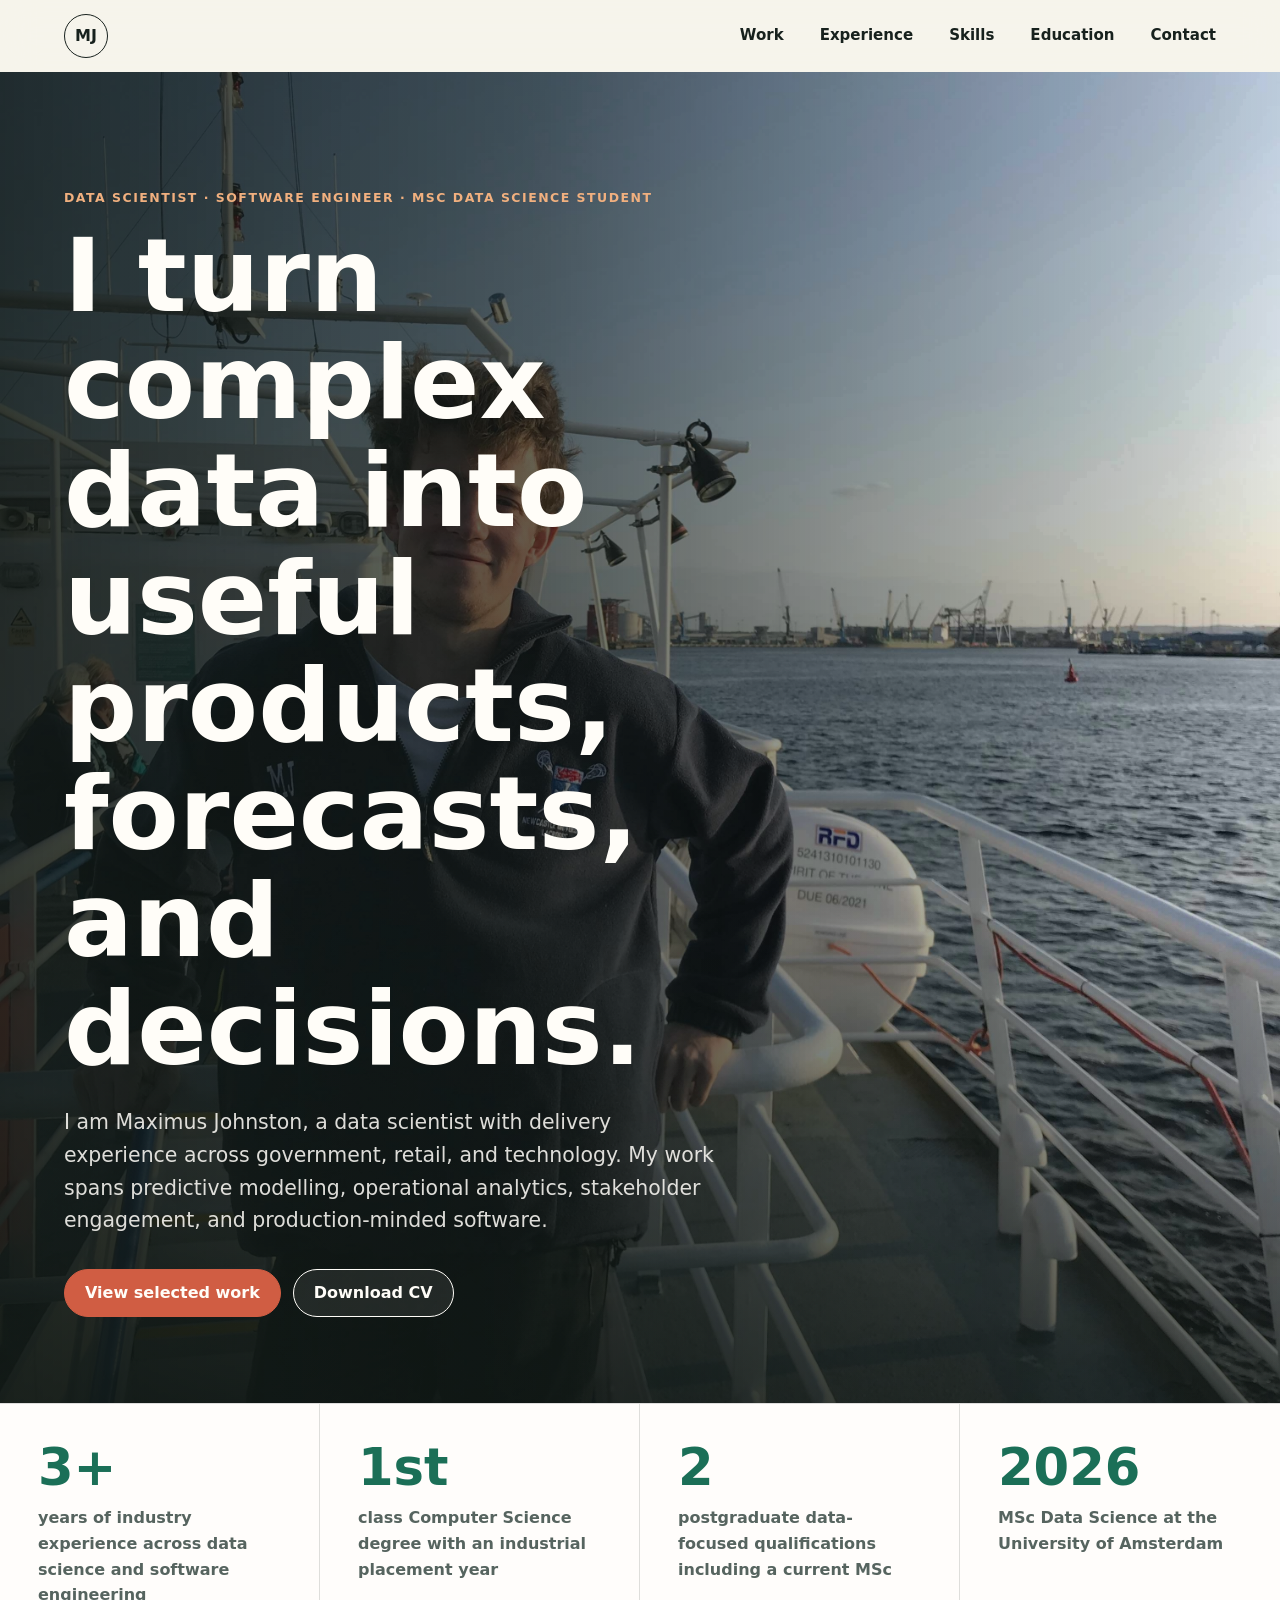
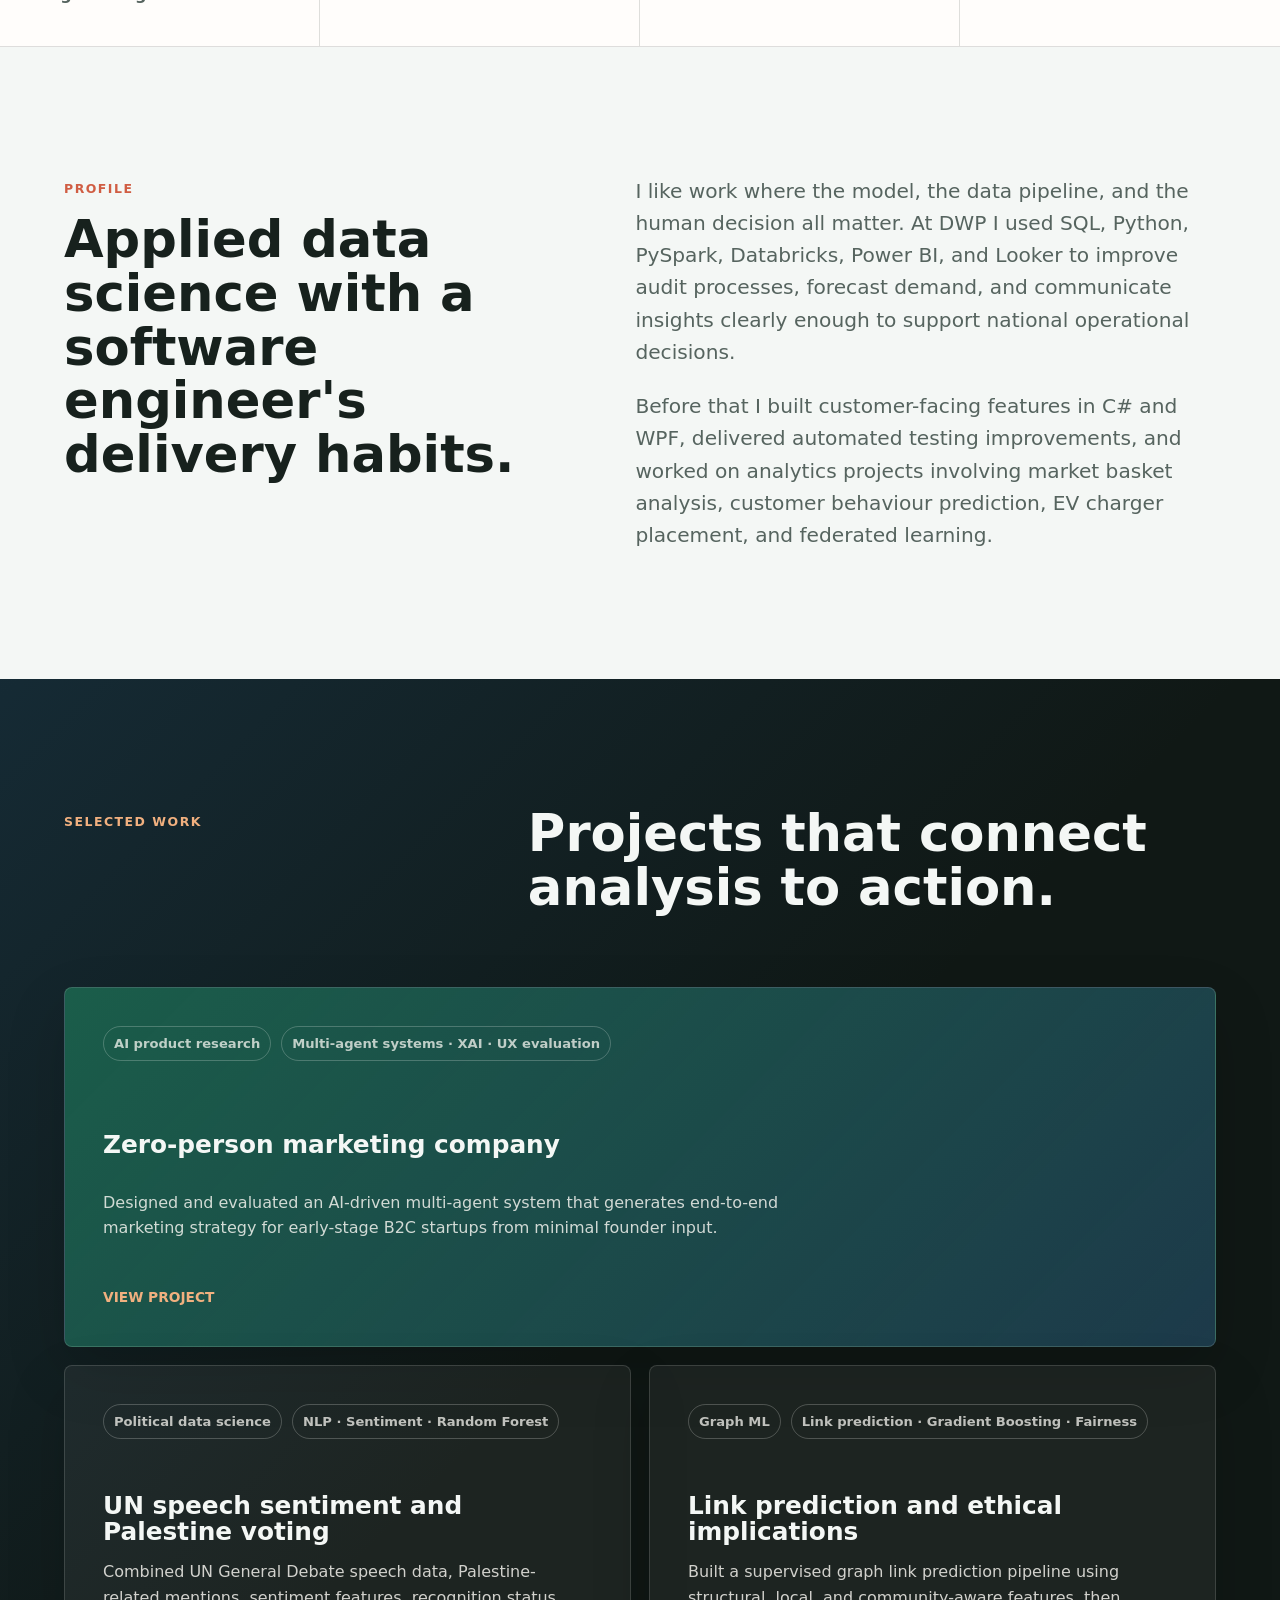
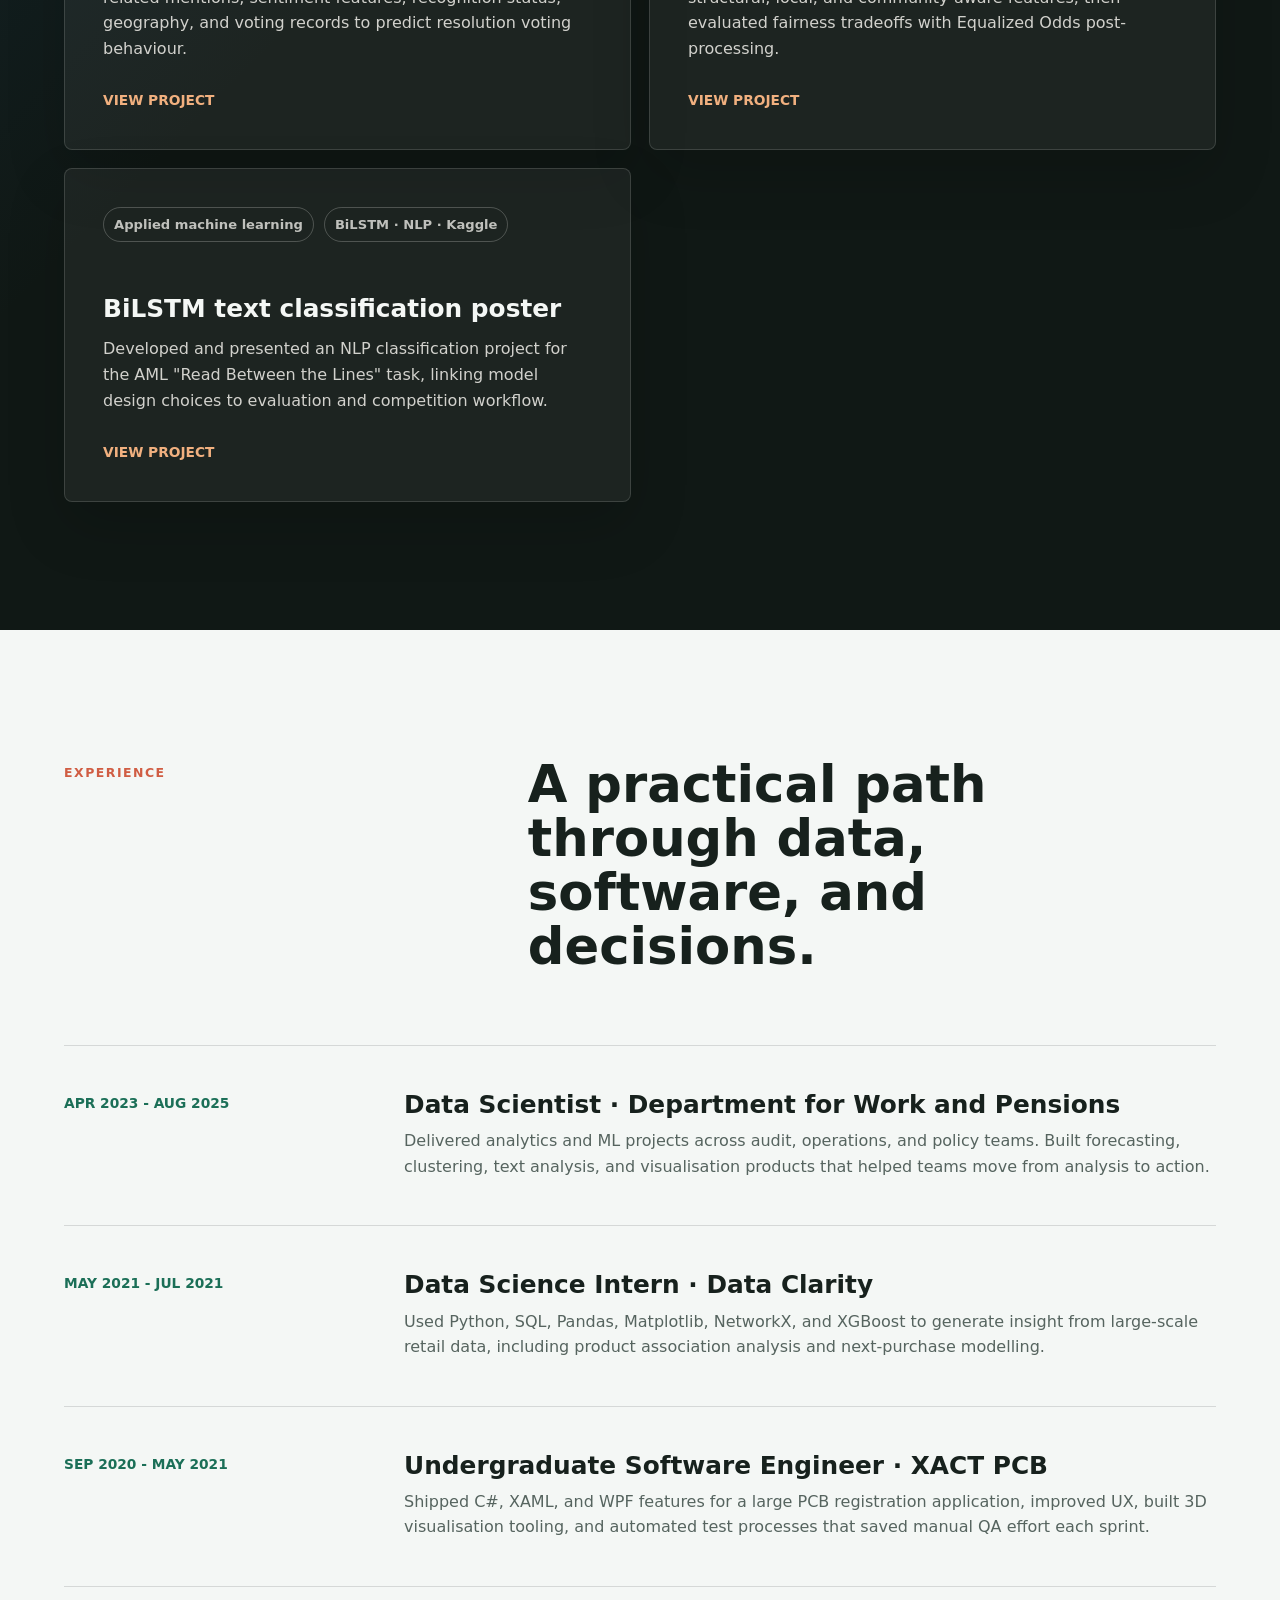
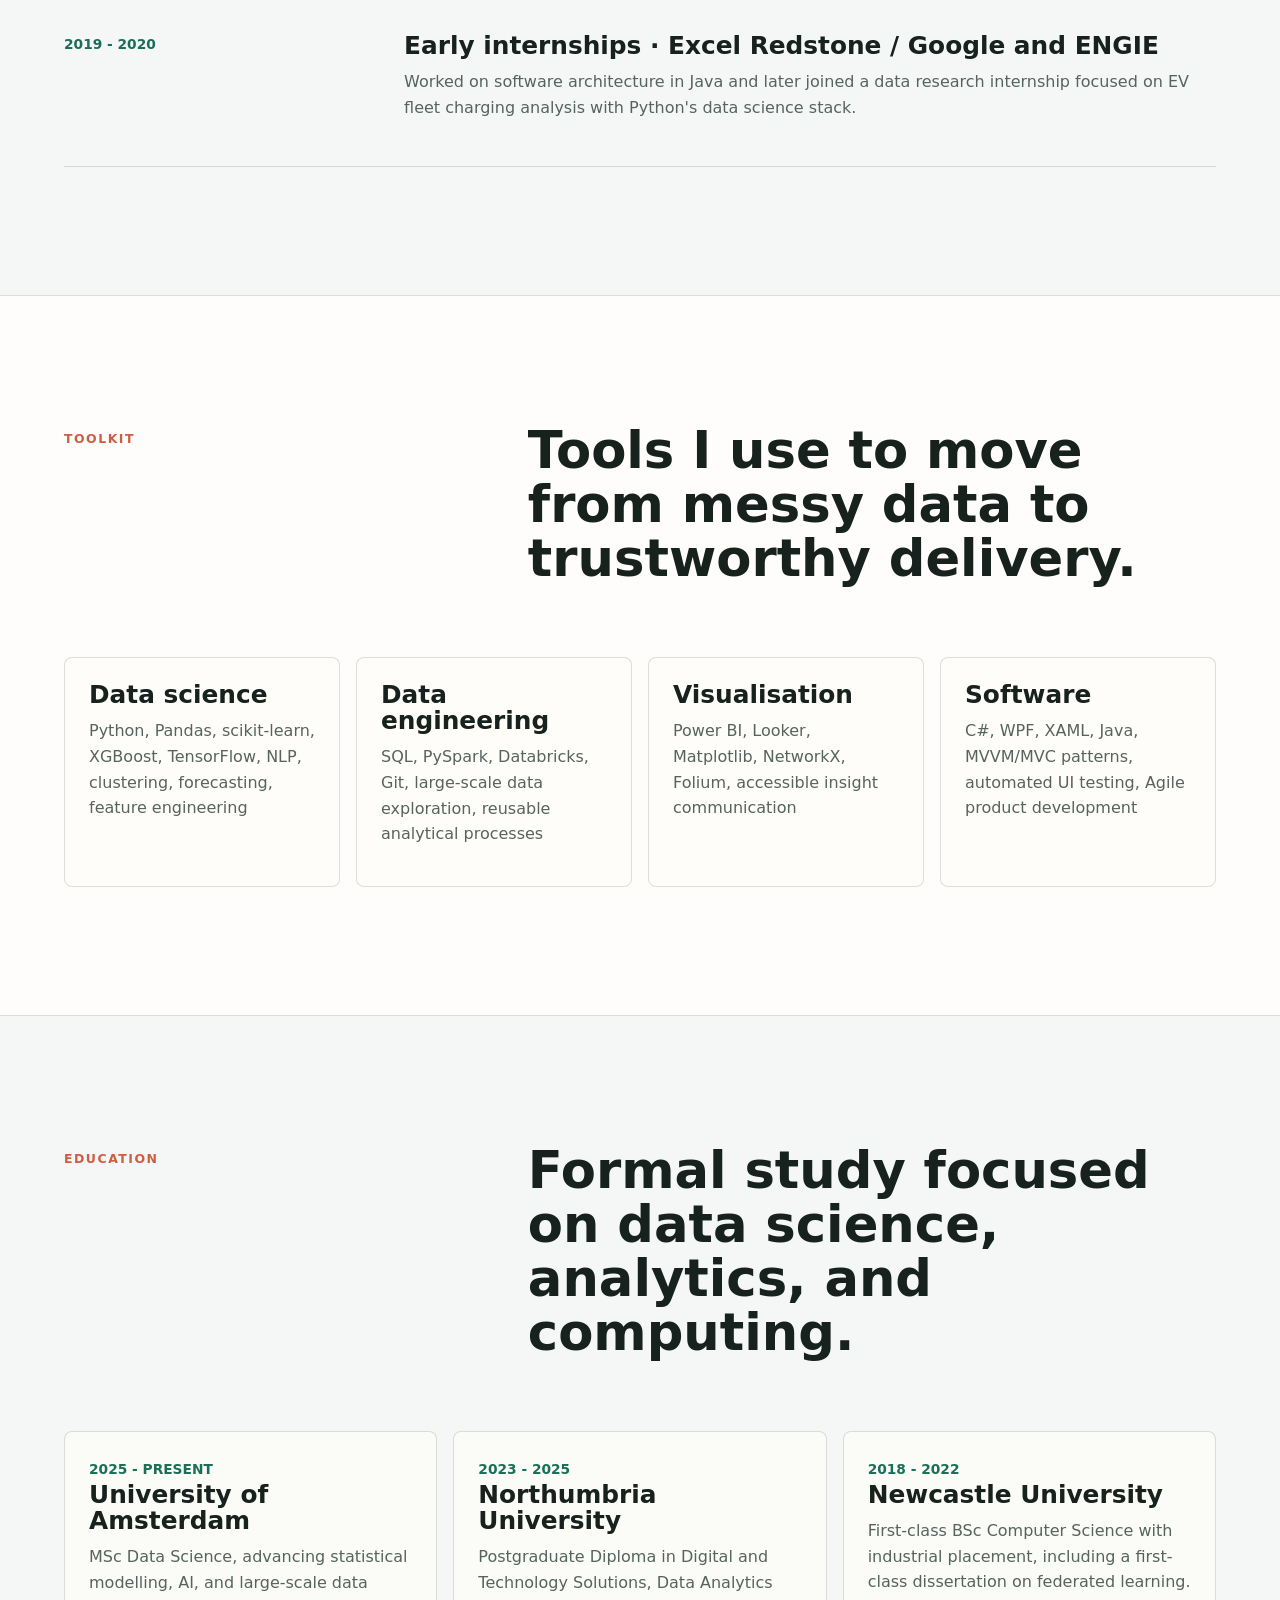
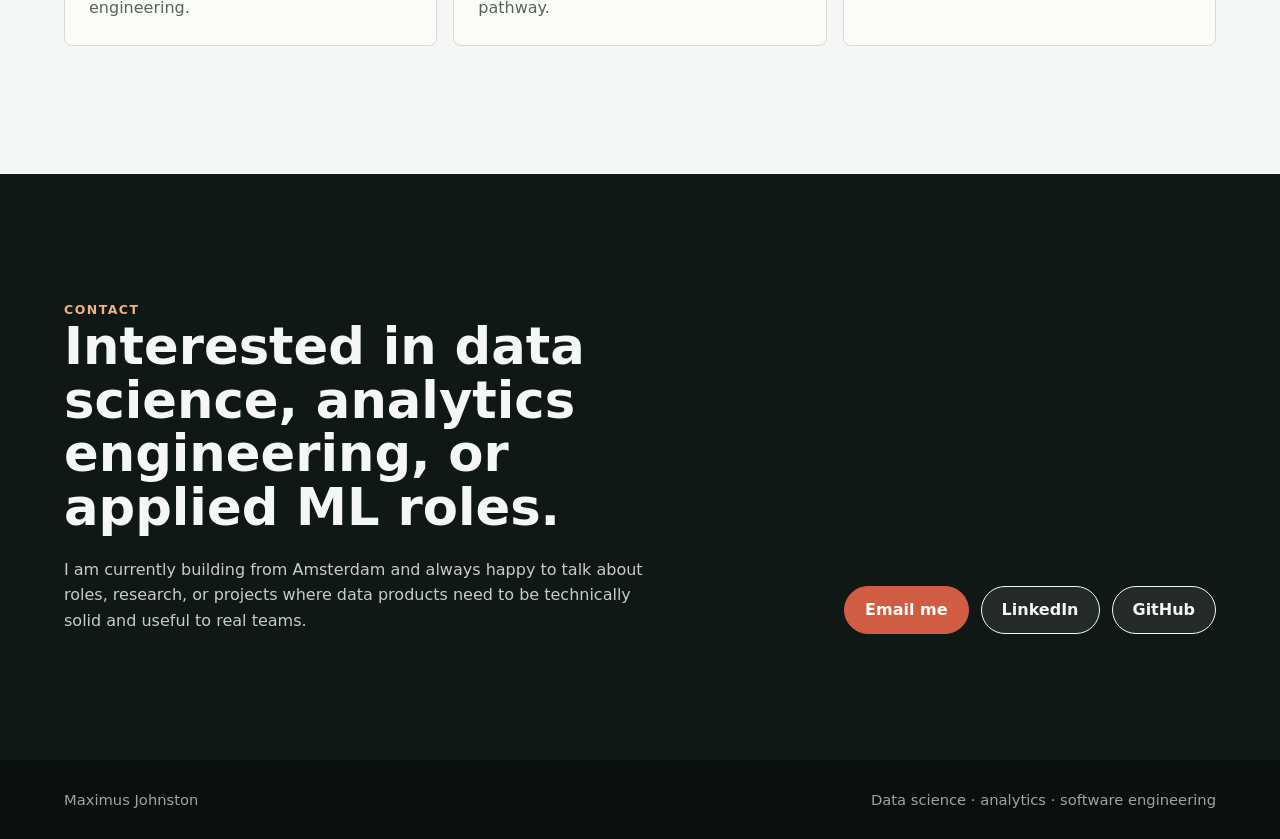
==== commit 14e6fc94: "final changes" ====
--- a/index.html
+++ b/index.html
@@ -43,16 +43,16 @@
 
             <section class="proof-strip" aria-label="Career highlights">
                 <div>
-                    <strong>90%+</strong>
-                    <span>forecast accuracy for health service uptake models</span>
-                </div>
-                <div>
-                    <strong>3M+</strong>
-                    <span>retail transactions analysed for recommendation insight</span>
-                </div>
-                <div>
-                    <strong>150+</strong>
-                    <span>factories supported by PCB registration software</span>
+                    <strong>3+</strong>
+                    <span>years of industry experience across data science and software engineering</span>
+                </div>
+                <div>
+                    <strong>1st</strong>
+                    <span>class Computer Science degree with an industrial placement year</span>
+                </div>
+                <div>
+                    <strong>2</strong>
+                    <span>postgraduate data-focused qualifications including a current MSc</span>
                 </div>
                 <div>
                     <strong>2026</strong>
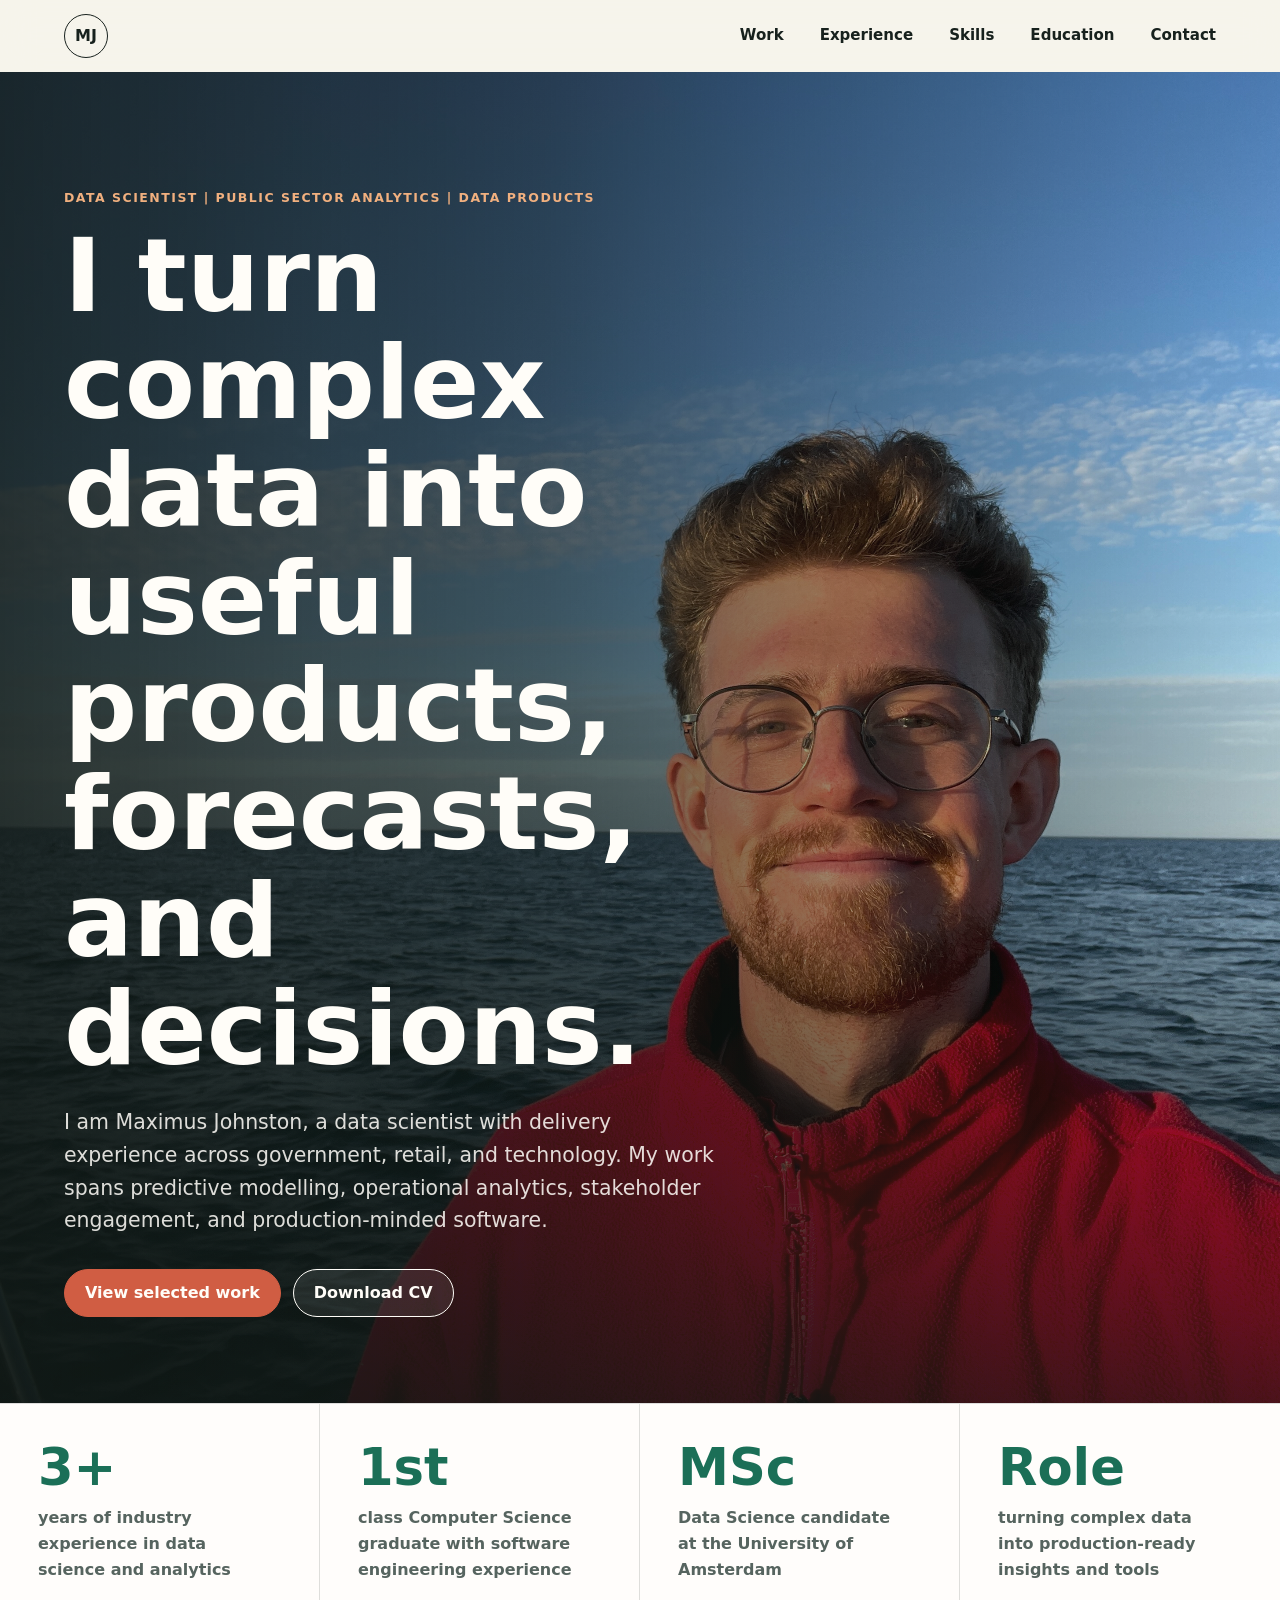
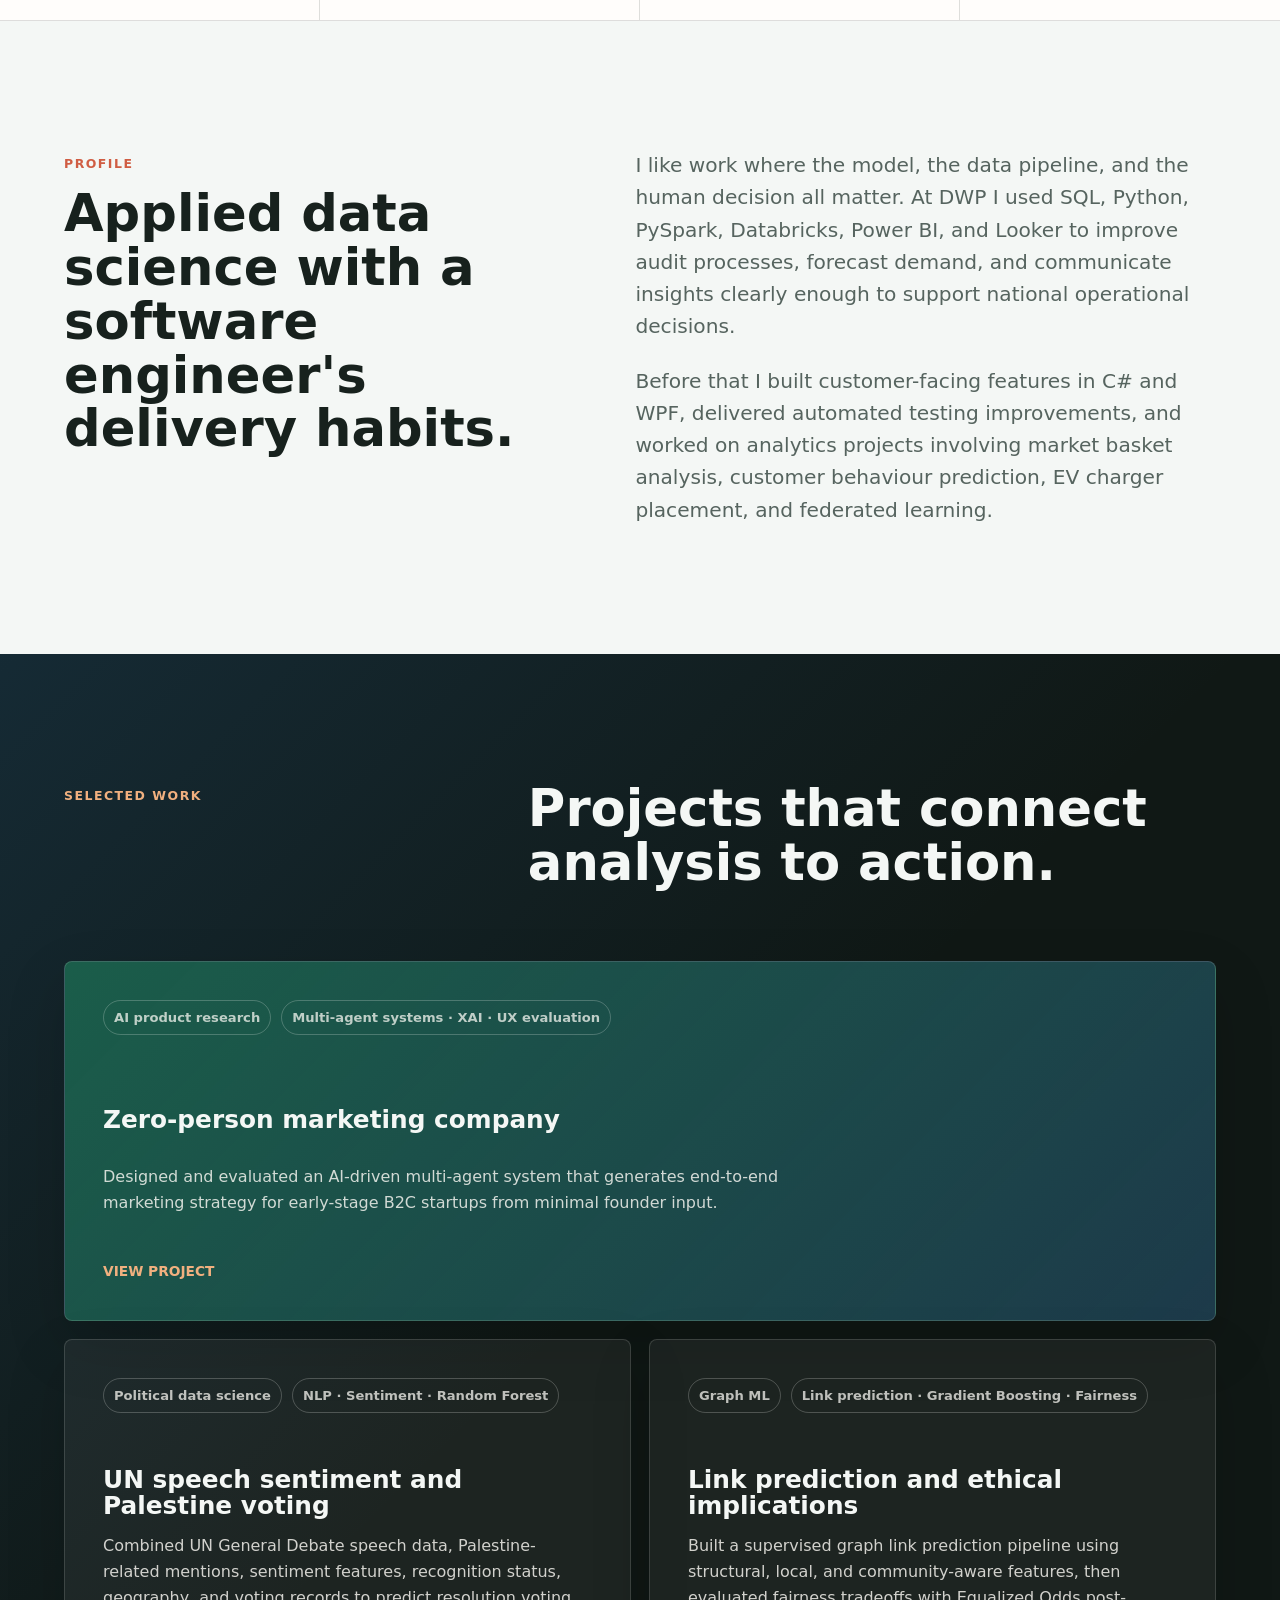
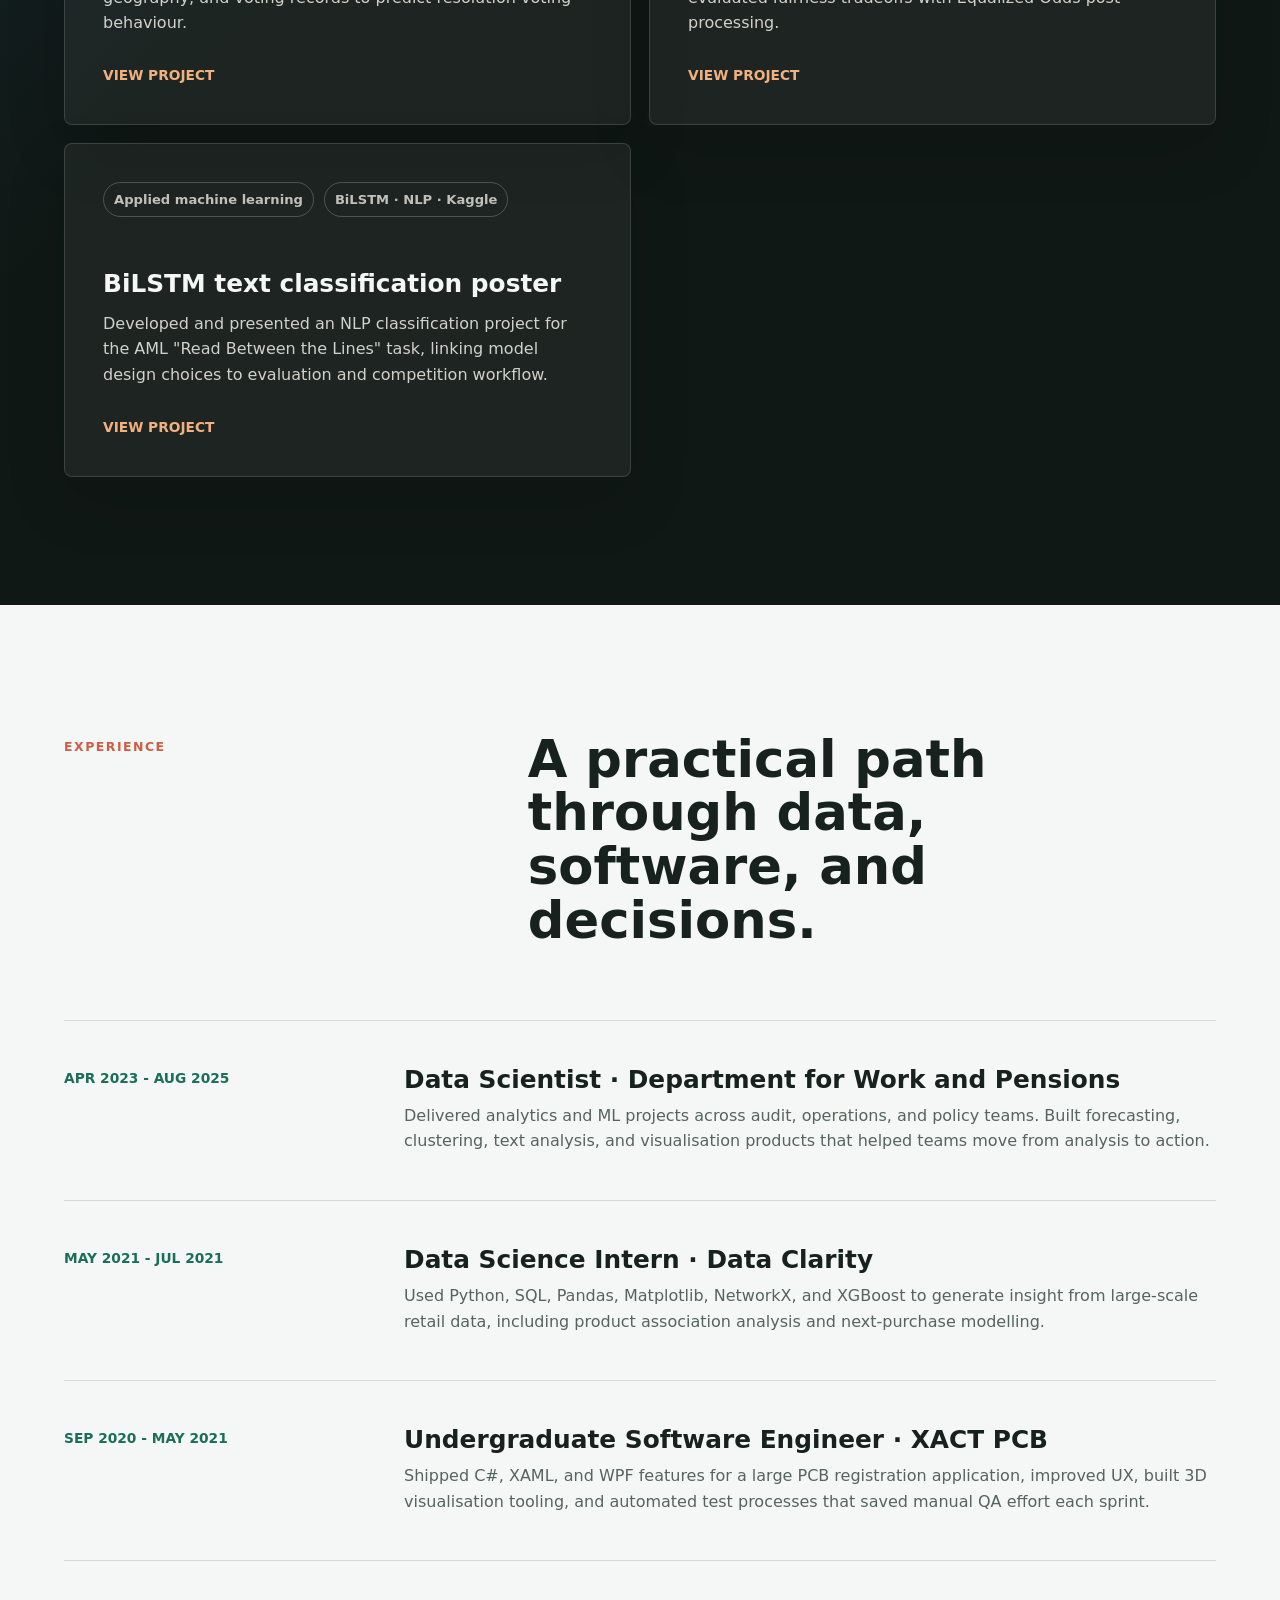
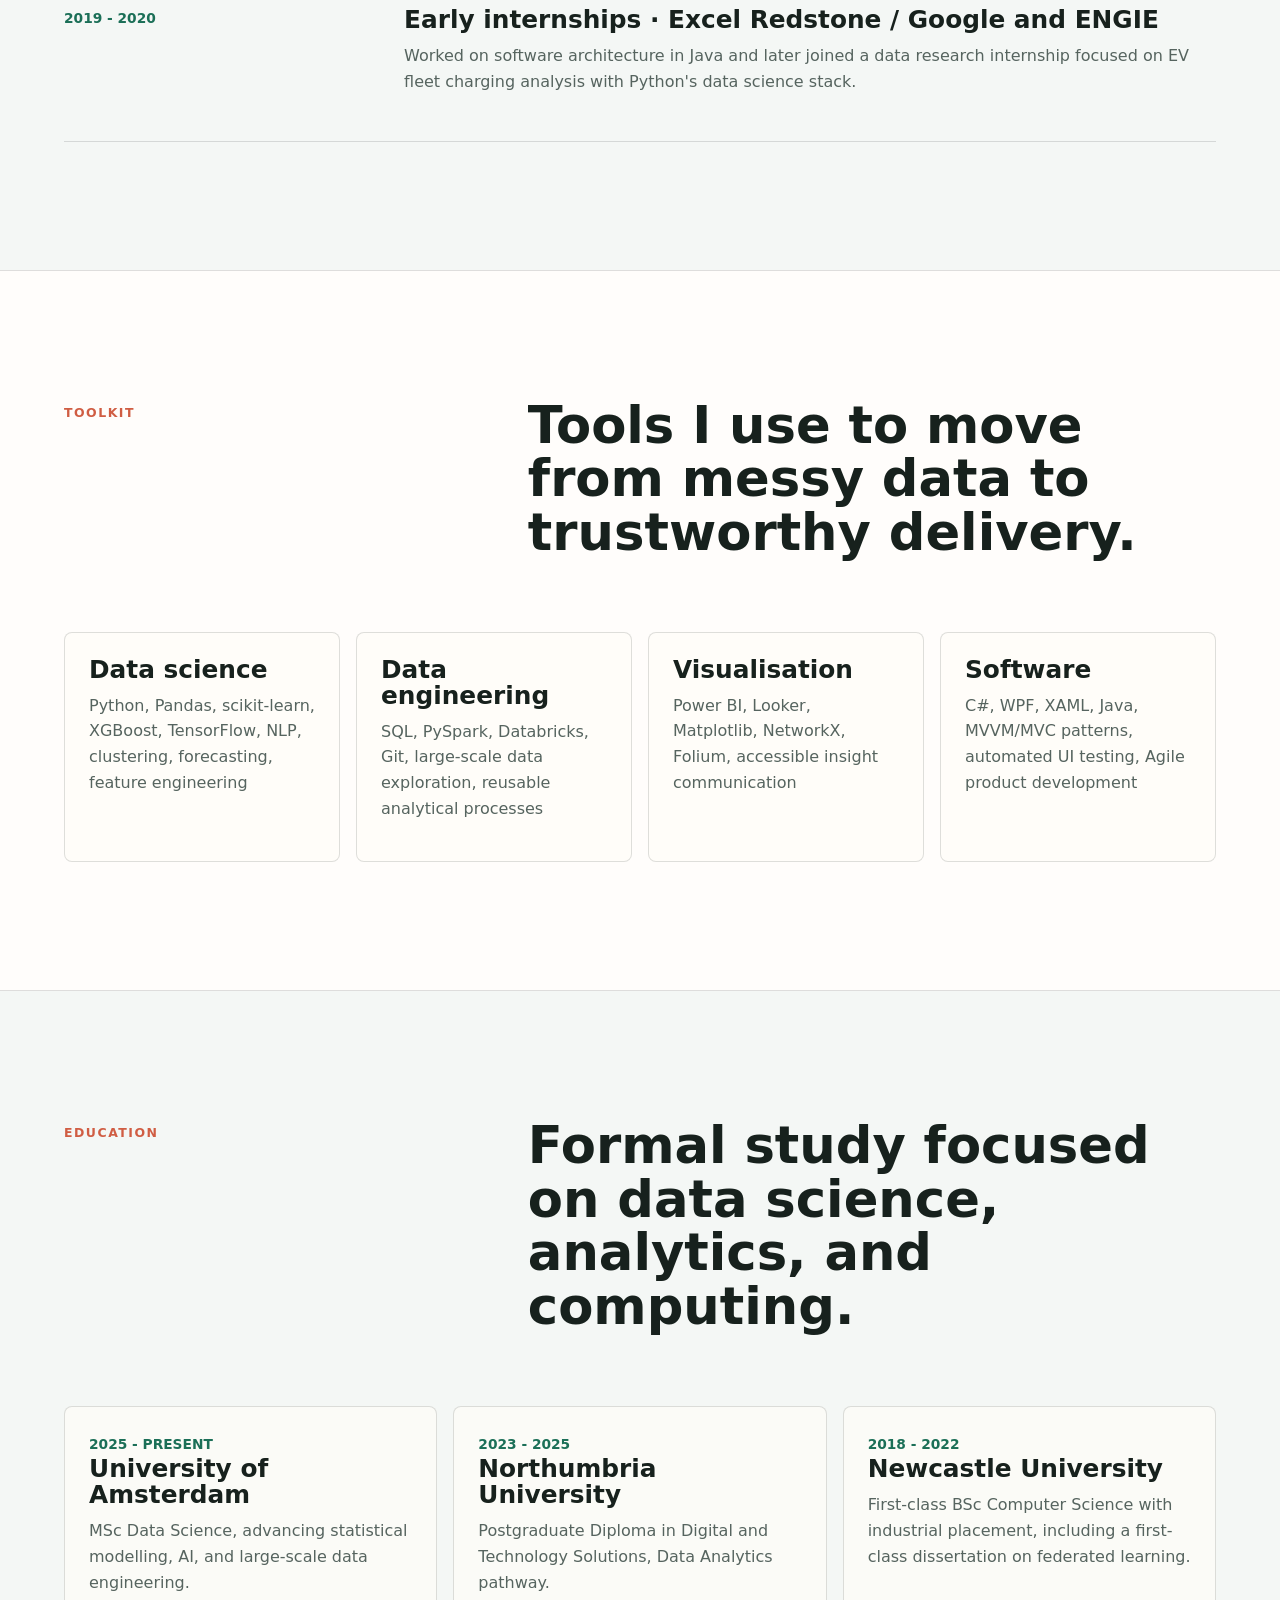
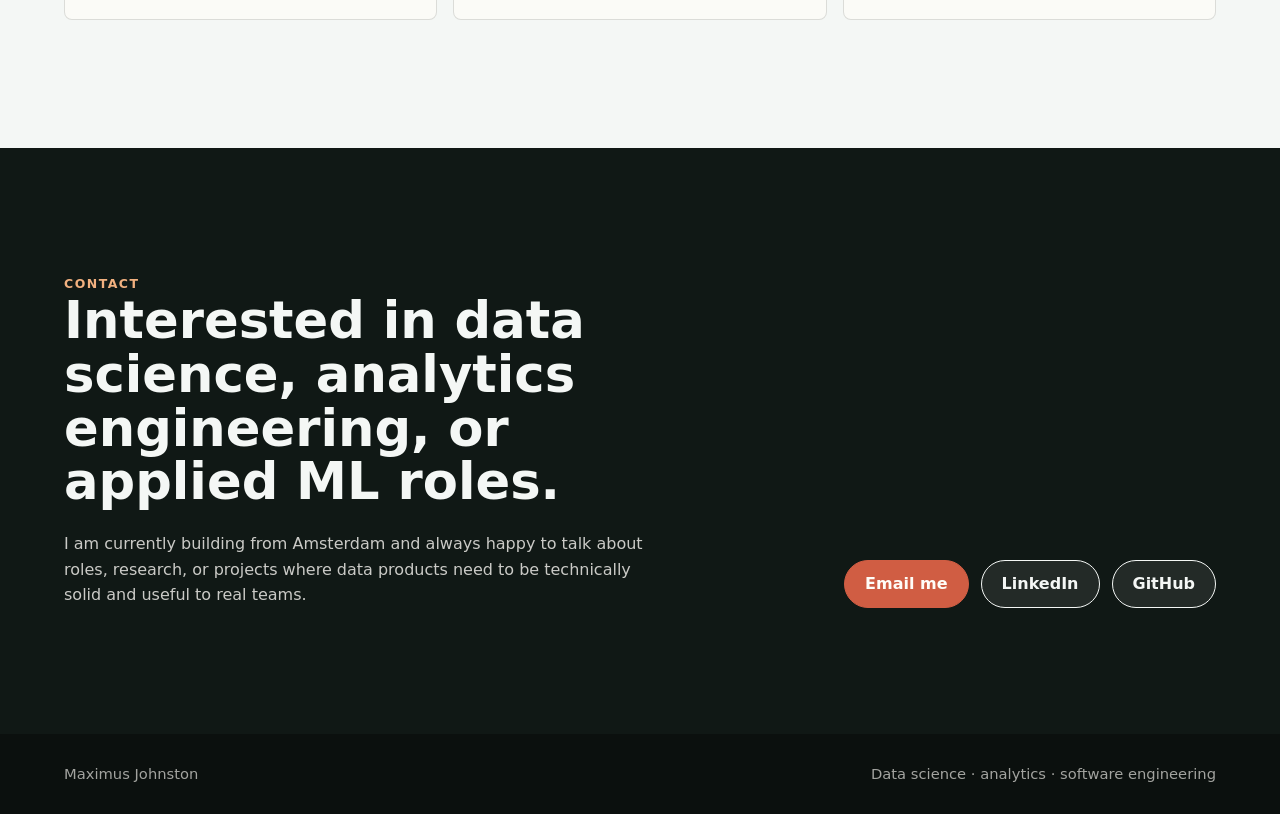
==== commit e06f558b: "final changes" ====
--- a/index.html
+++ b/index.html
@@ -28,7 +28,7 @@
                 <div class="hero__media" aria-hidden="true"></div>
                 <div class="hero__overlay"></div>
                 <div class="hero__content">
-                    <p class="eyebrow">Data scientist · software engineer · MSc Data Science student</p>
+                    <p class="eyebrow">Data Scientist | Public Sector Analytics | Data Products</p>
                     <h1 id="hero-title">I turn complex data into useful products, forecasts, and decisions.</h1>
                     <p class="hero__summary">
                         I am Maximus Johnston, a data scientist with delivery experience across government, retail, and technology.
@@ -44,19 +44,19 @@
             <section class="proof-strip" aria-label="Career highlights">
                 <div>
                     <strong>3+</strong>
-                    <span>years of industry experience across data science and software engineering</span>
+                    <span>years of industry experience in data science and analytics</span>
                 </div>
                 <div>
                     <strong>1st</strong>
-                    <span>class Computer Science degree with an industrial placement year</span>
-                </div>
-                <div>
-                    <strong>2</strong>
-                    <span>postgraduate data-focused qualifications including a current MSc</span>
-                </div>
-                <div>
-                    <strong>2026</strong>
-                    <span>MSc Data Science at the University of Amsterdam</span>
+                    <span>class Computer Science graduate with software engineering experience</span>
+                </div>
+                <div>
+                    <strong>MSc</strong>
+                    <span>Data Science candidate at the University of Amsterdam</span>
+                </div>
+                <div>
+                    <strong>Role</strong>
+                    <span>turning complex data into production-ready insights and tools</span>
                 </div>
             </section>
 
--- a/styles.css
+++ b/styles.css
@@ -150,7 +150,7 @@
     inset: 0;
     z-index: -3;
     background-image: url("CV photo.jpg");
-    background-position: 54% 56%;
+    background-position: 62% 46%;
     background-size: cover;
     filter: saturate(0.96);
 }
@@ -649,7 +649,7 @@
     }
 
     .hero__media {
-        background-position: 52% 56%;
+        background-position: 58% 44%;
     }
 
     .hero__overlay {
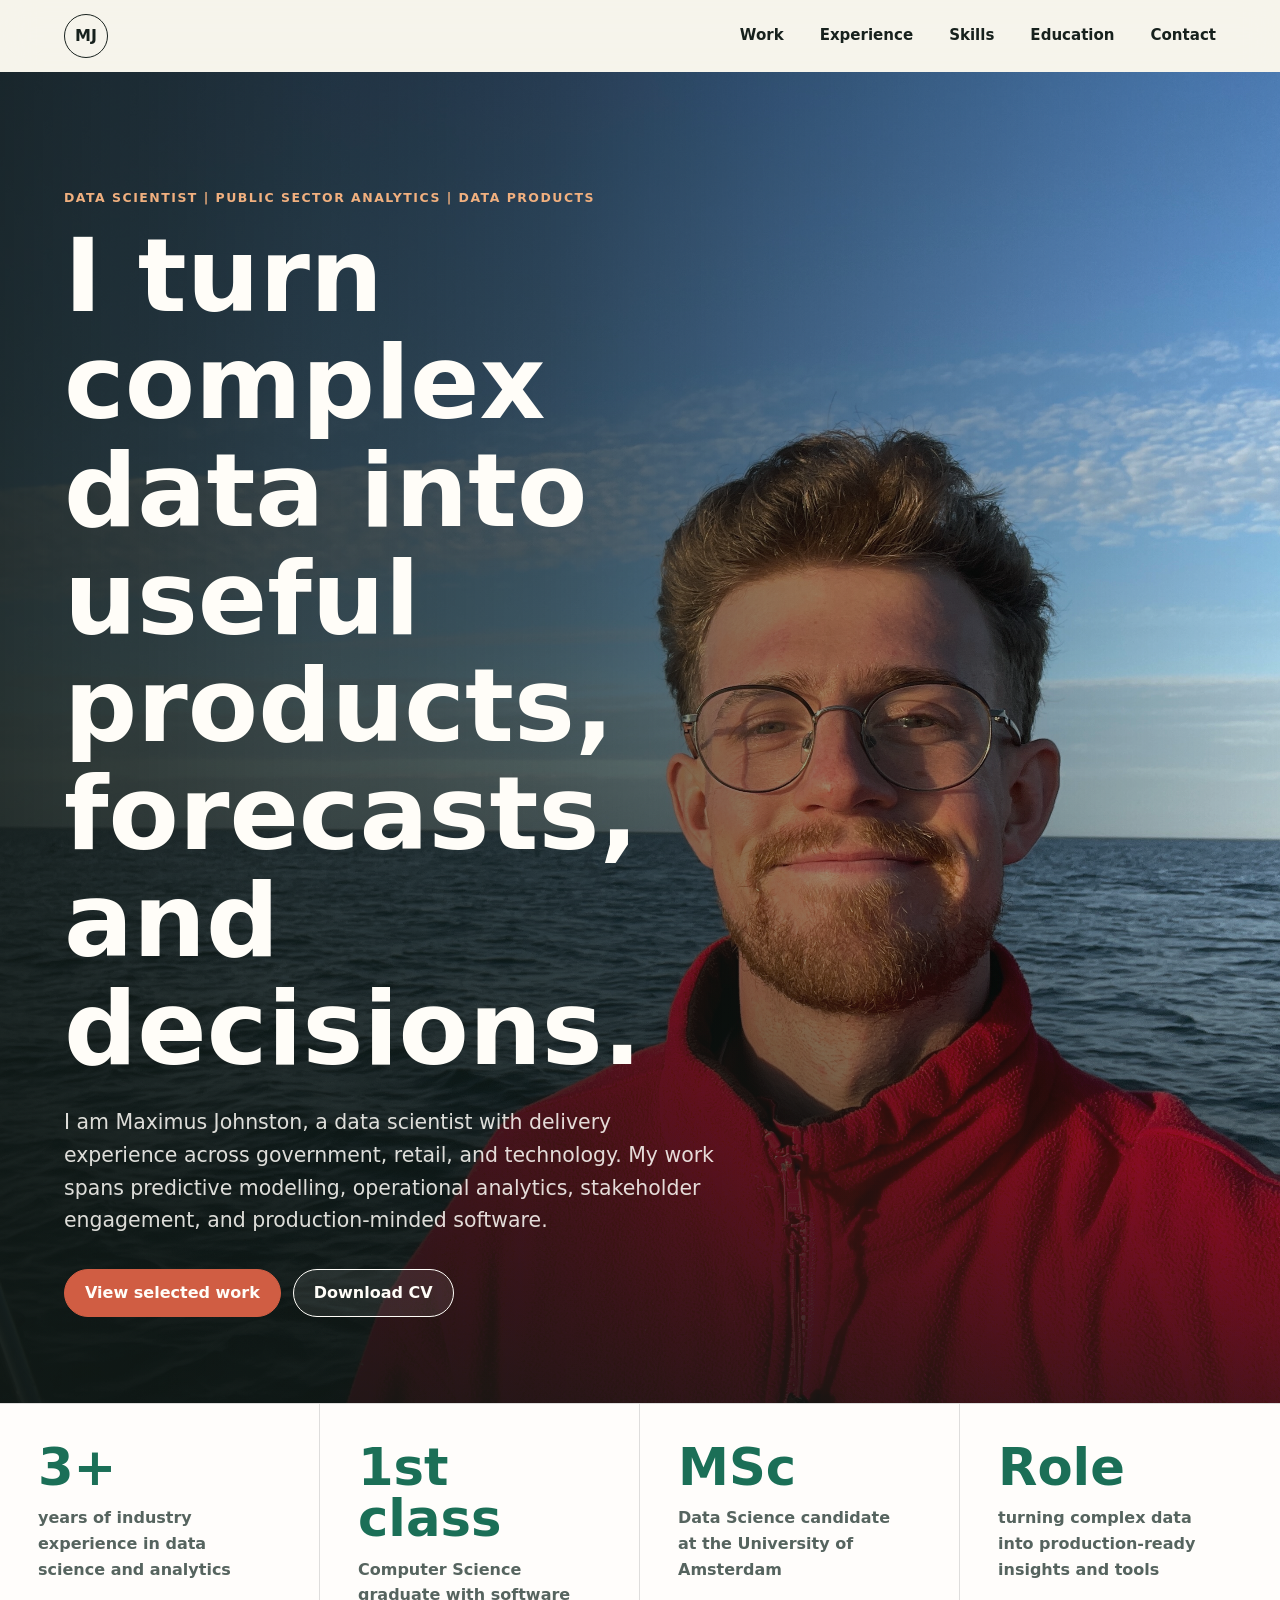
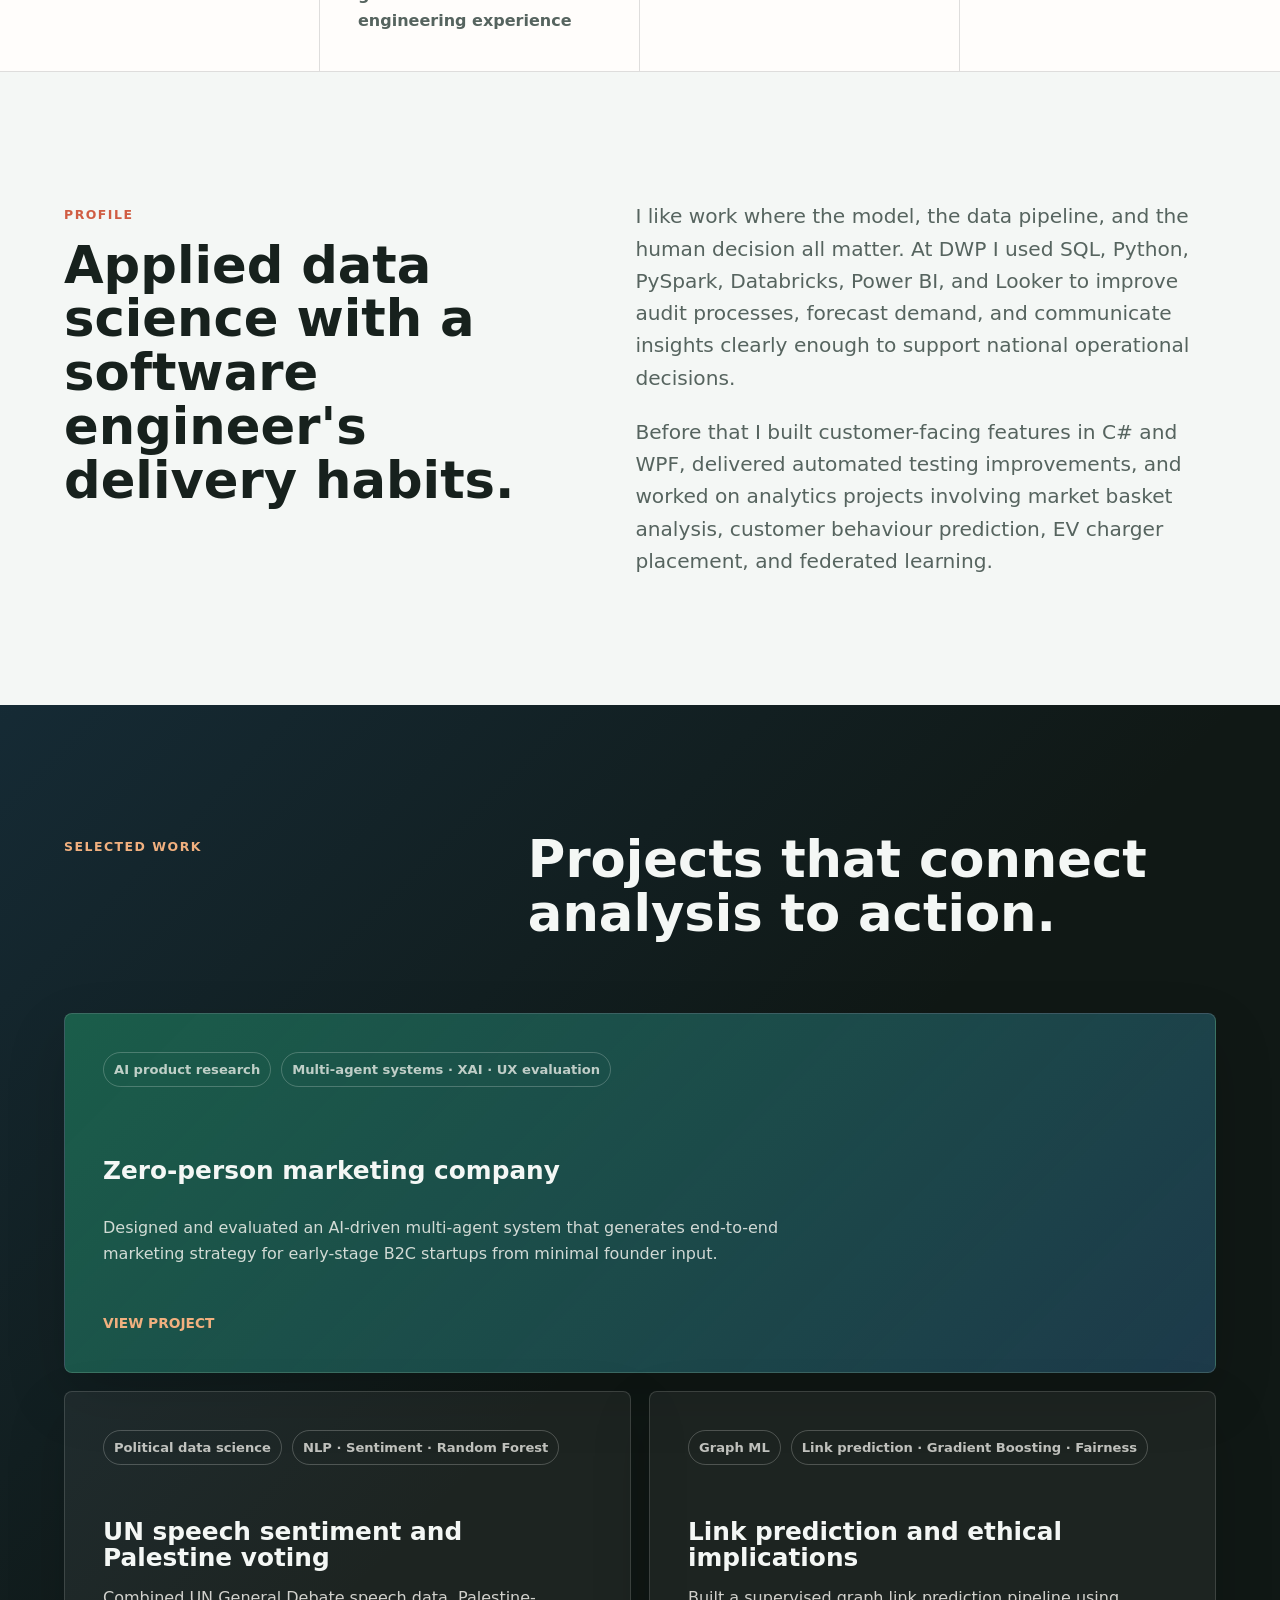
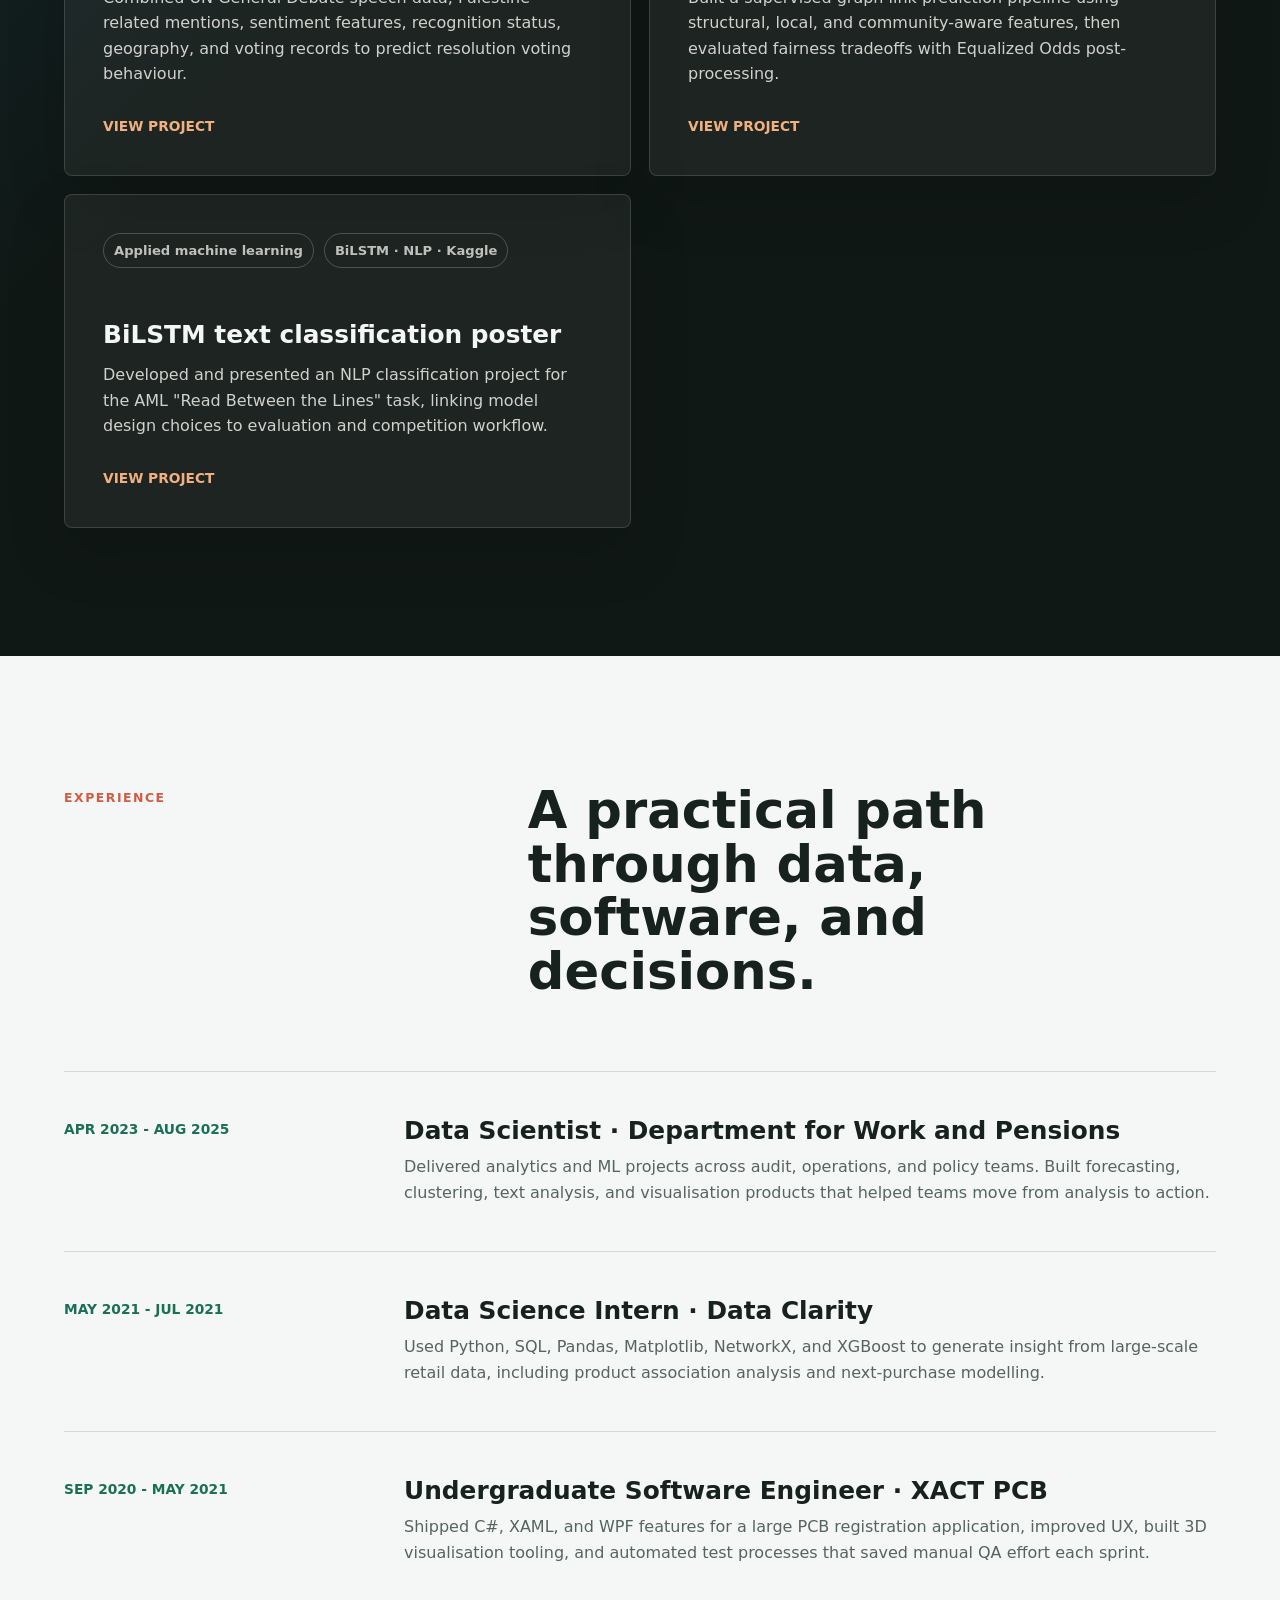
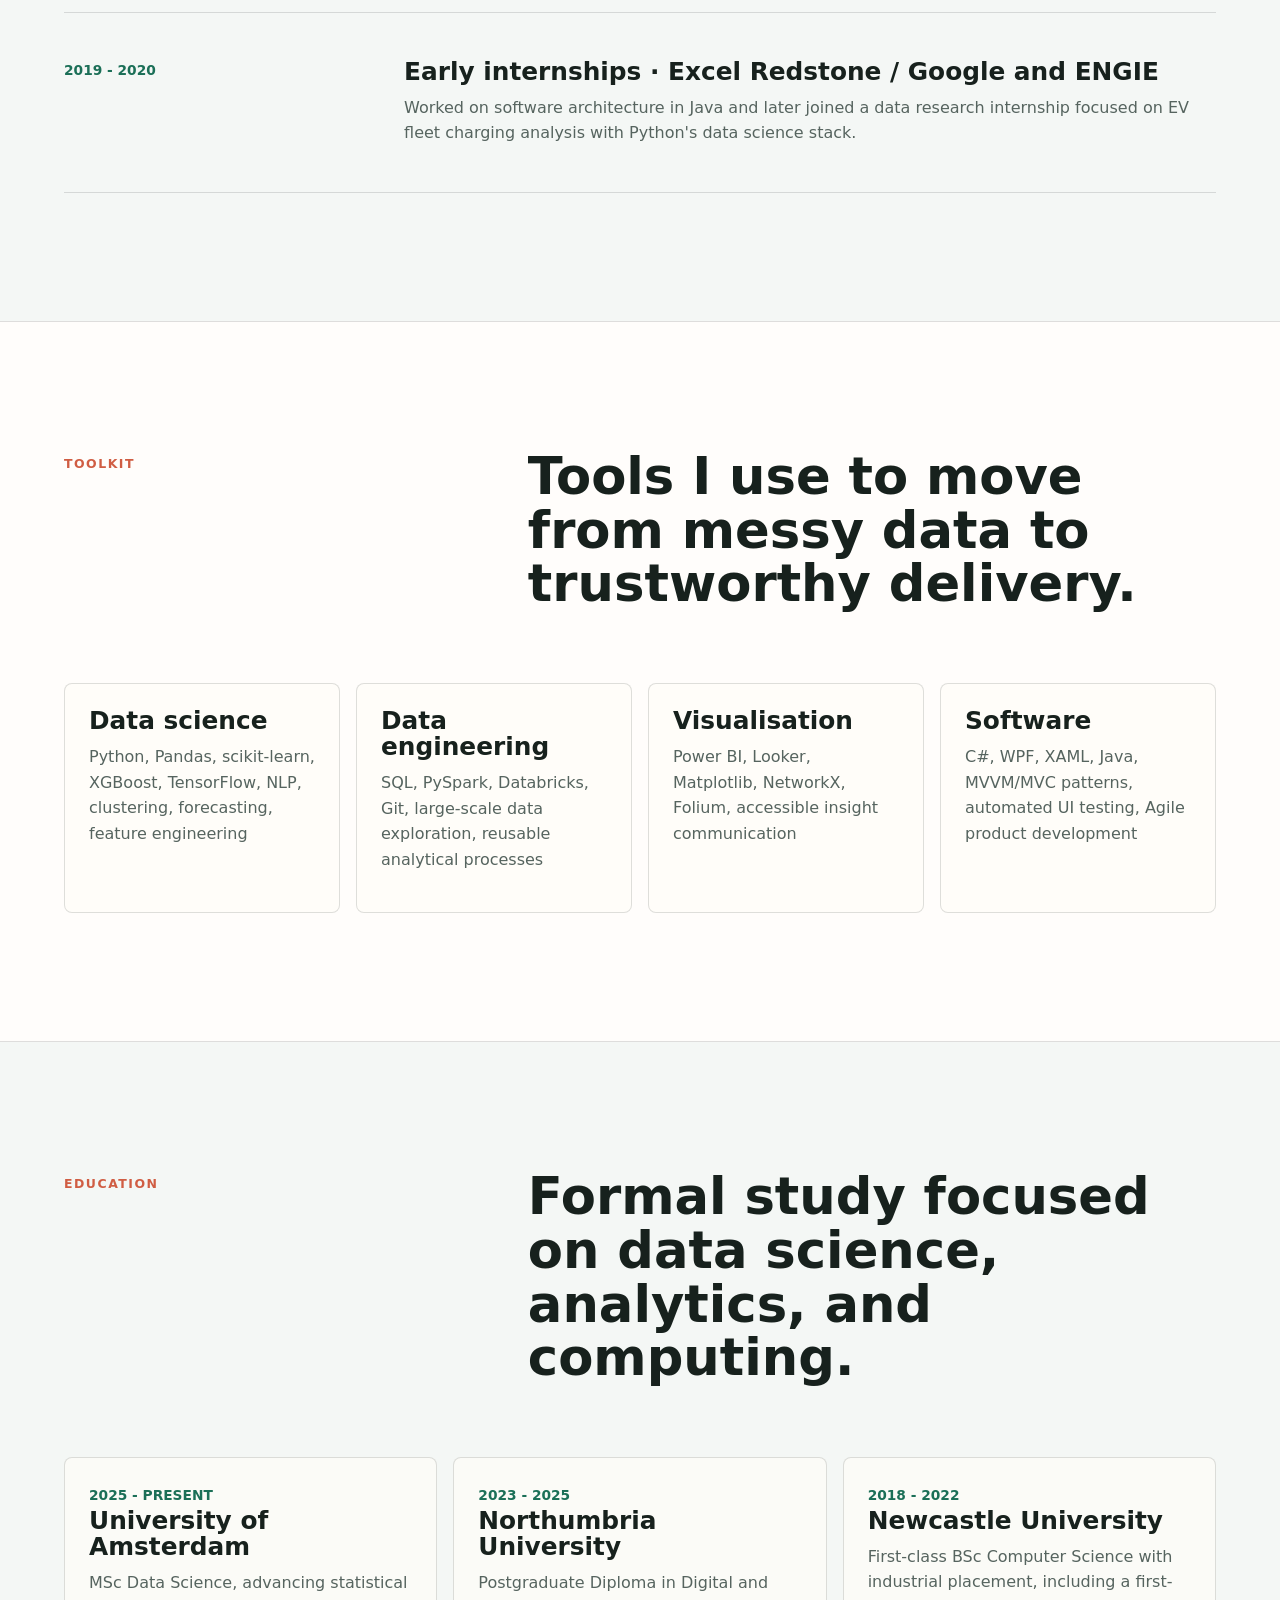
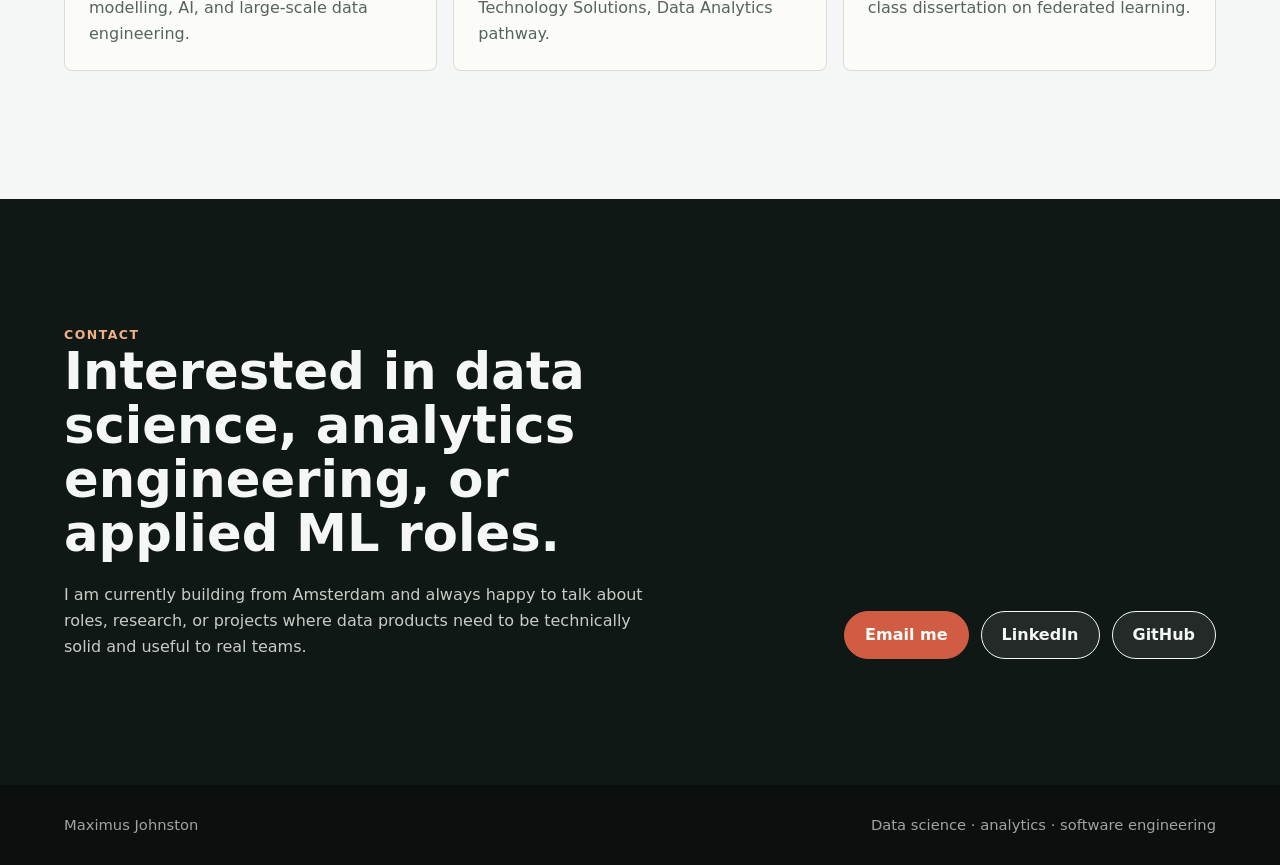
==== commit f1097415: "text change" ====
--- a/index.html
+++ b/index.html
@@ -47,8 +47,8 @@
                     <span>years of industry experience in data science and analytics</span>
                 </div>
                 <div>
-                    <strong>1st</strong>
-                    <span>class Computer Science graduate with software engineering experience</span>
+                    <strong>1st class</strong>
+                    <span> Computer Science graduate with software engineering experience</span>
                 </div>
                 <div>
                     <strong>MSc</strong>
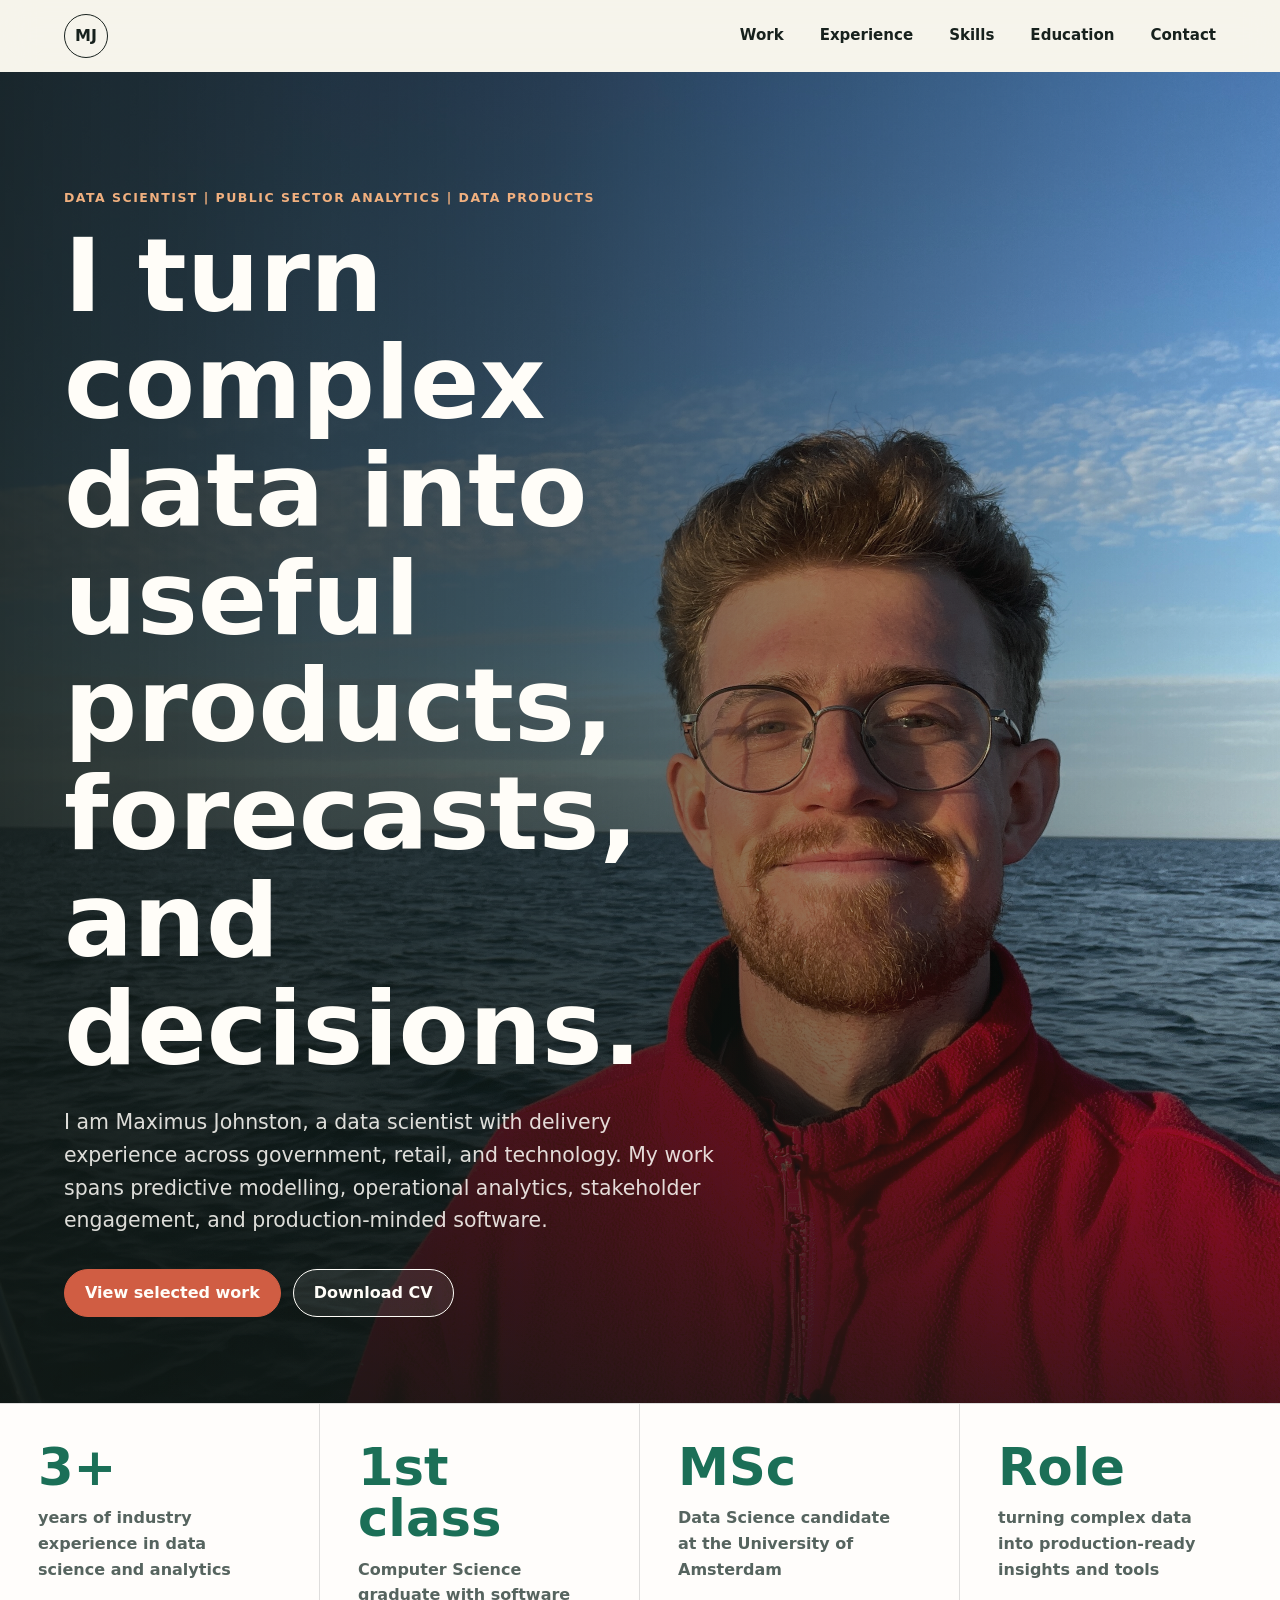
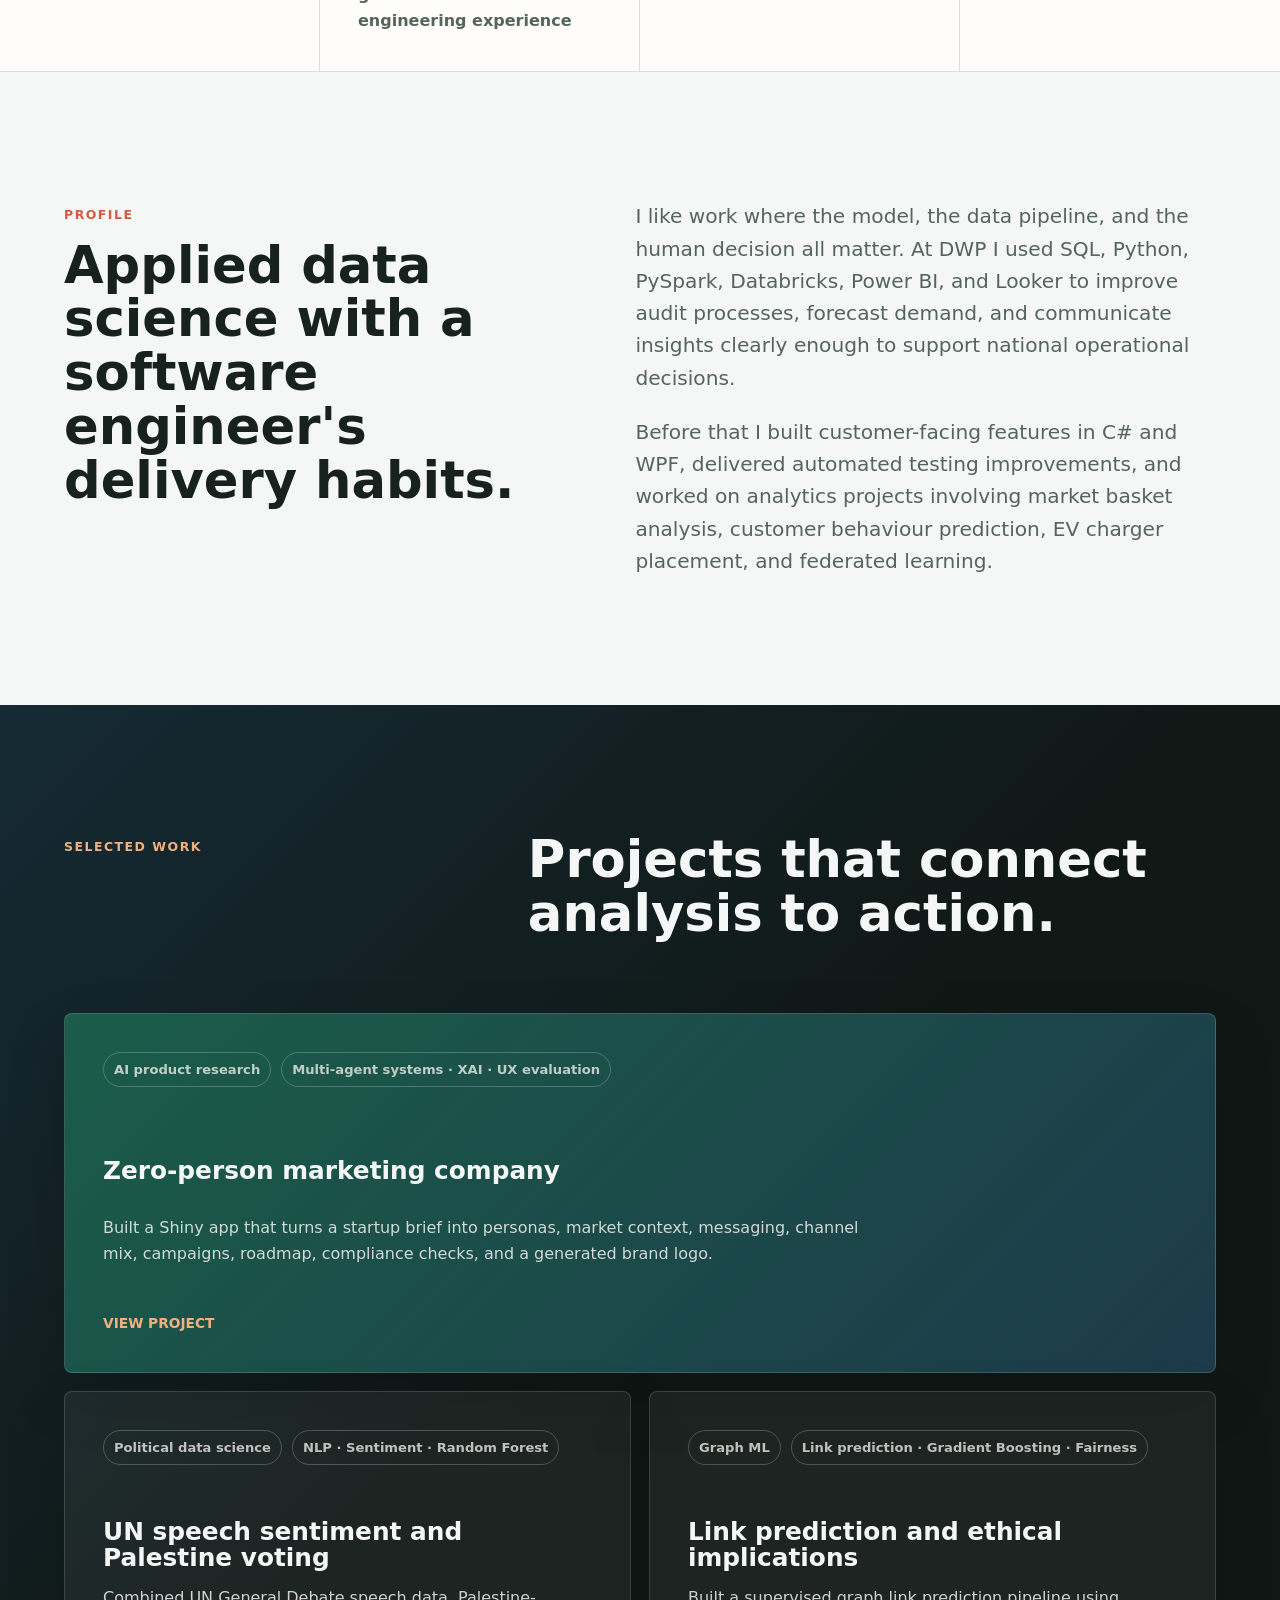
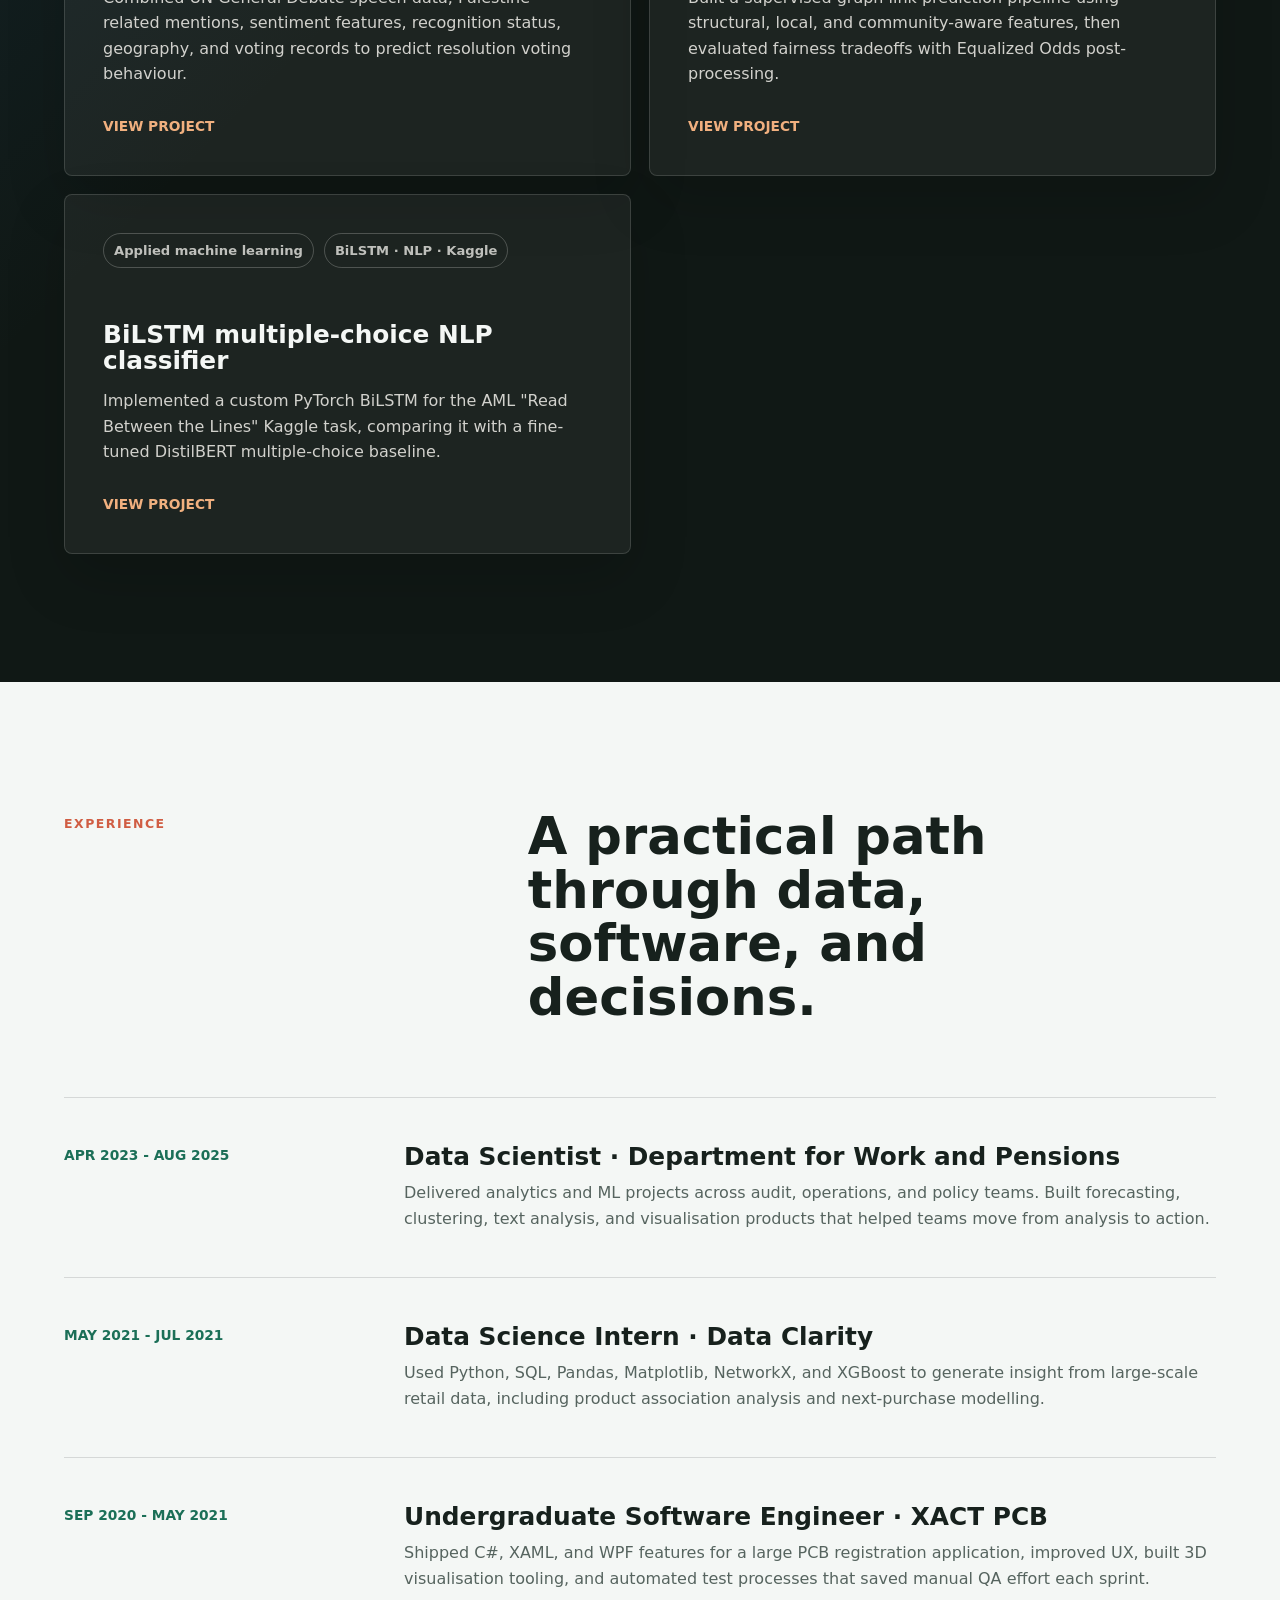
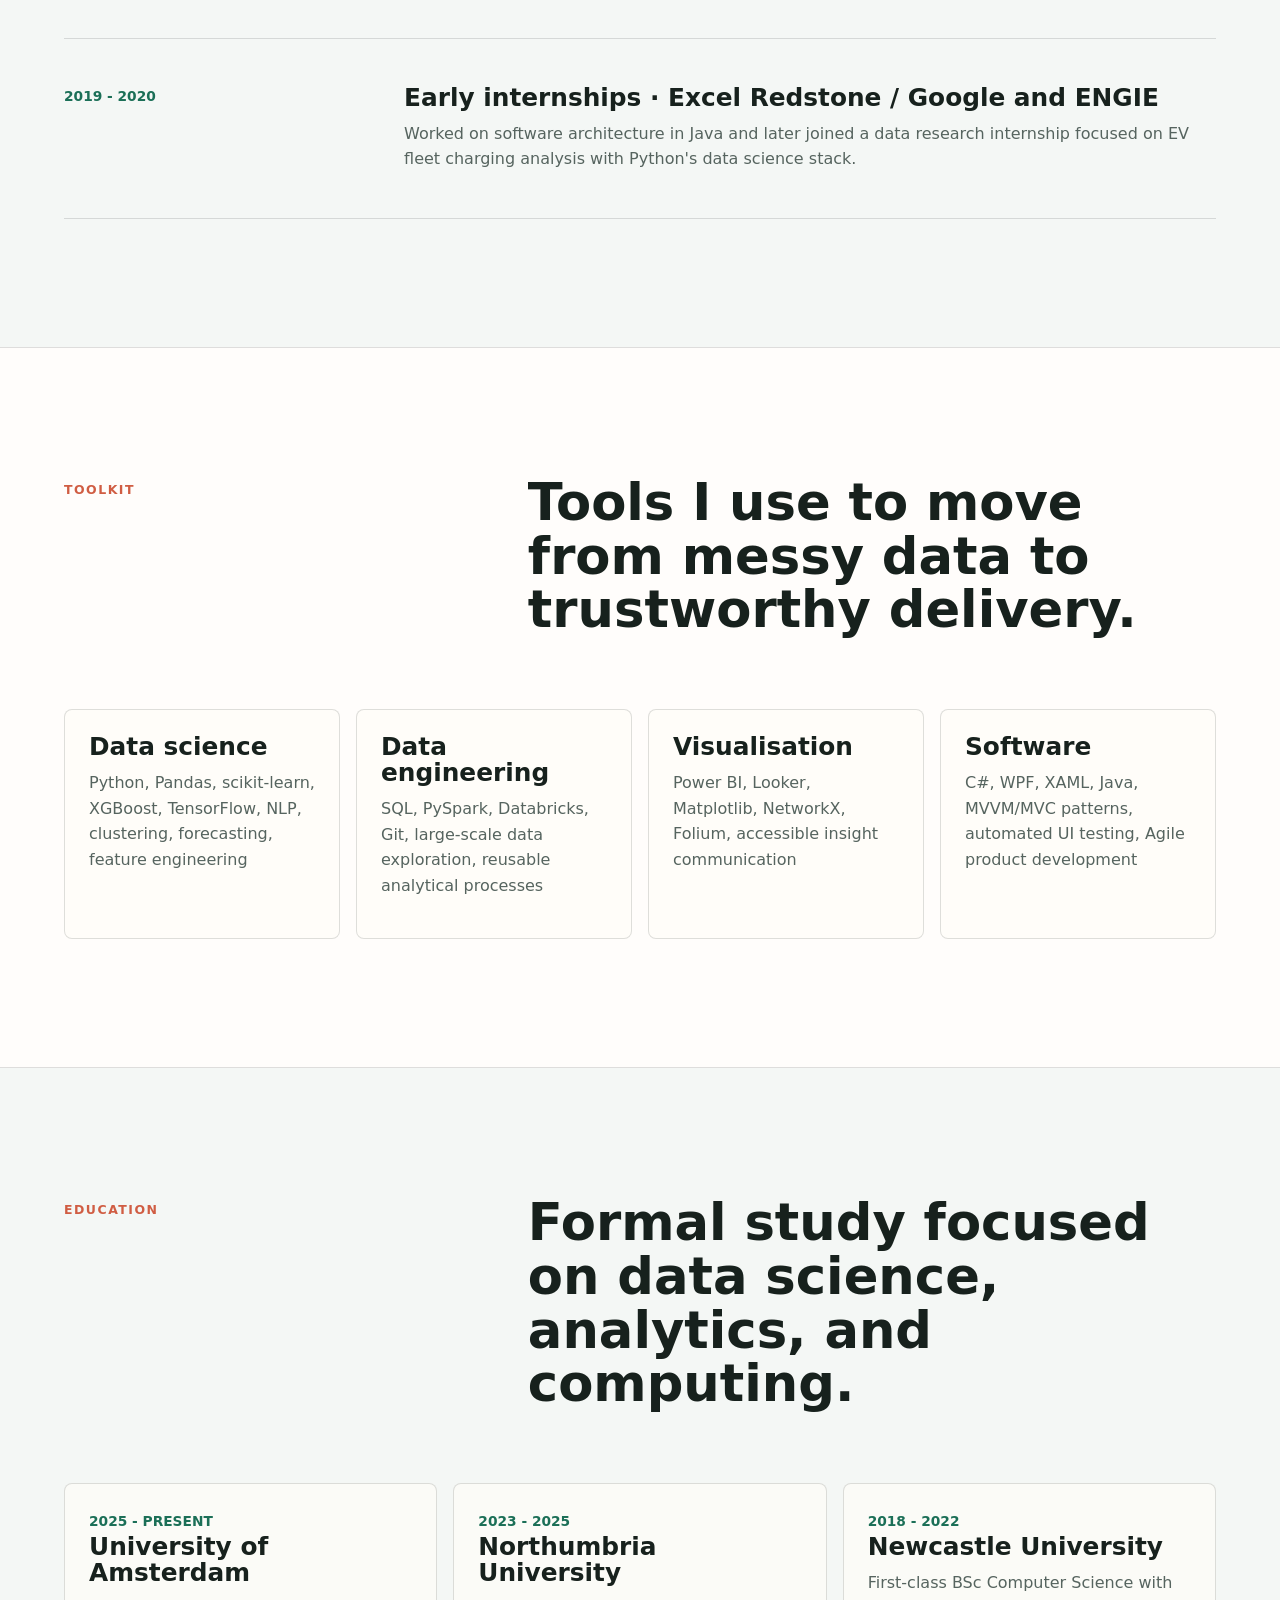
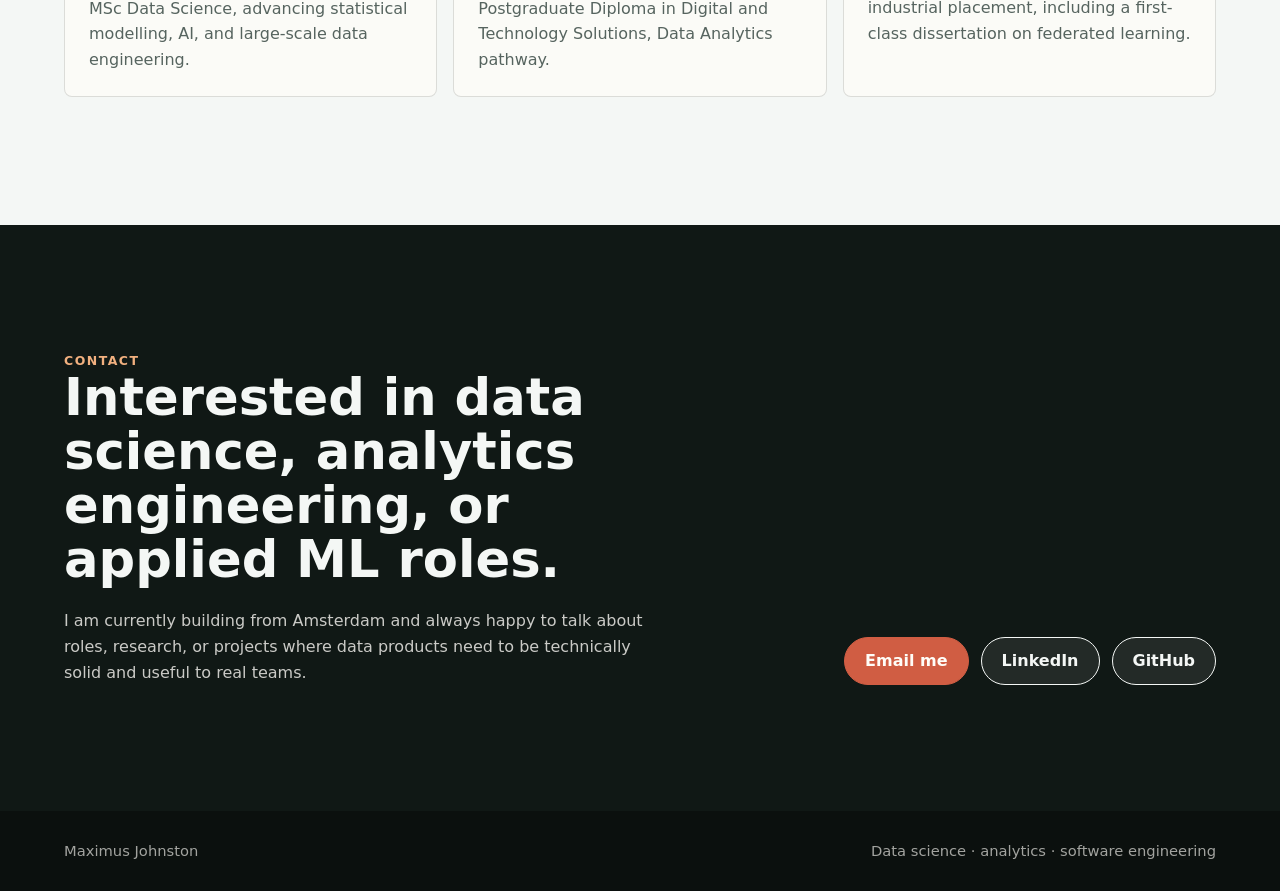
==== commit 373da689: "text update" ====
--- a/index.html
+++ b/index.html
@@ -92,8 +92,8 @@
                         </div>
                         <h3>Zero-person marketing company</h3>
                         <p>
-                            Designed and evaluated an AI-driven multi-agent system that generates end-to-end marketing strategy for
-                            early-stage B2C startups from minimal founder input.
+                            Built a Shiny app that turns a startup brief into personas, market context, messaging, channel mix,
+                            campaigns, roadmap, compliance checks, and a generated brand logo.
                         </p>
                         <span class="case-card__cta">View project</span>
                     </a>
@@ -129,10 +129,10 @@
                             <span>Applied machine learning</span>
                             <span>BiLSTM &middot; NLP &middot; Kaggle</span>
                         </div>
-                        <h3>BiLSTM text classification poster</h3>
-                        <p>
-                            Developed and presented an NLP classification project for the AML "Read Between the Lines" task, linking
-                            model design choices to evaluation and competition workflow.
+                        <h3>BiLSTM multiple-choice NLP classifier</h3>
+                        <p>
+                            Implemented a custom PyTorch BiLSTM for the AML "Read Between the Lines" Kaggle task, comparing it with
+                            a fine-tuned DistilBERT multiple-choice baseline.
                         </p>
                         <span class="case-card__cta">View project</span>
                     </a>
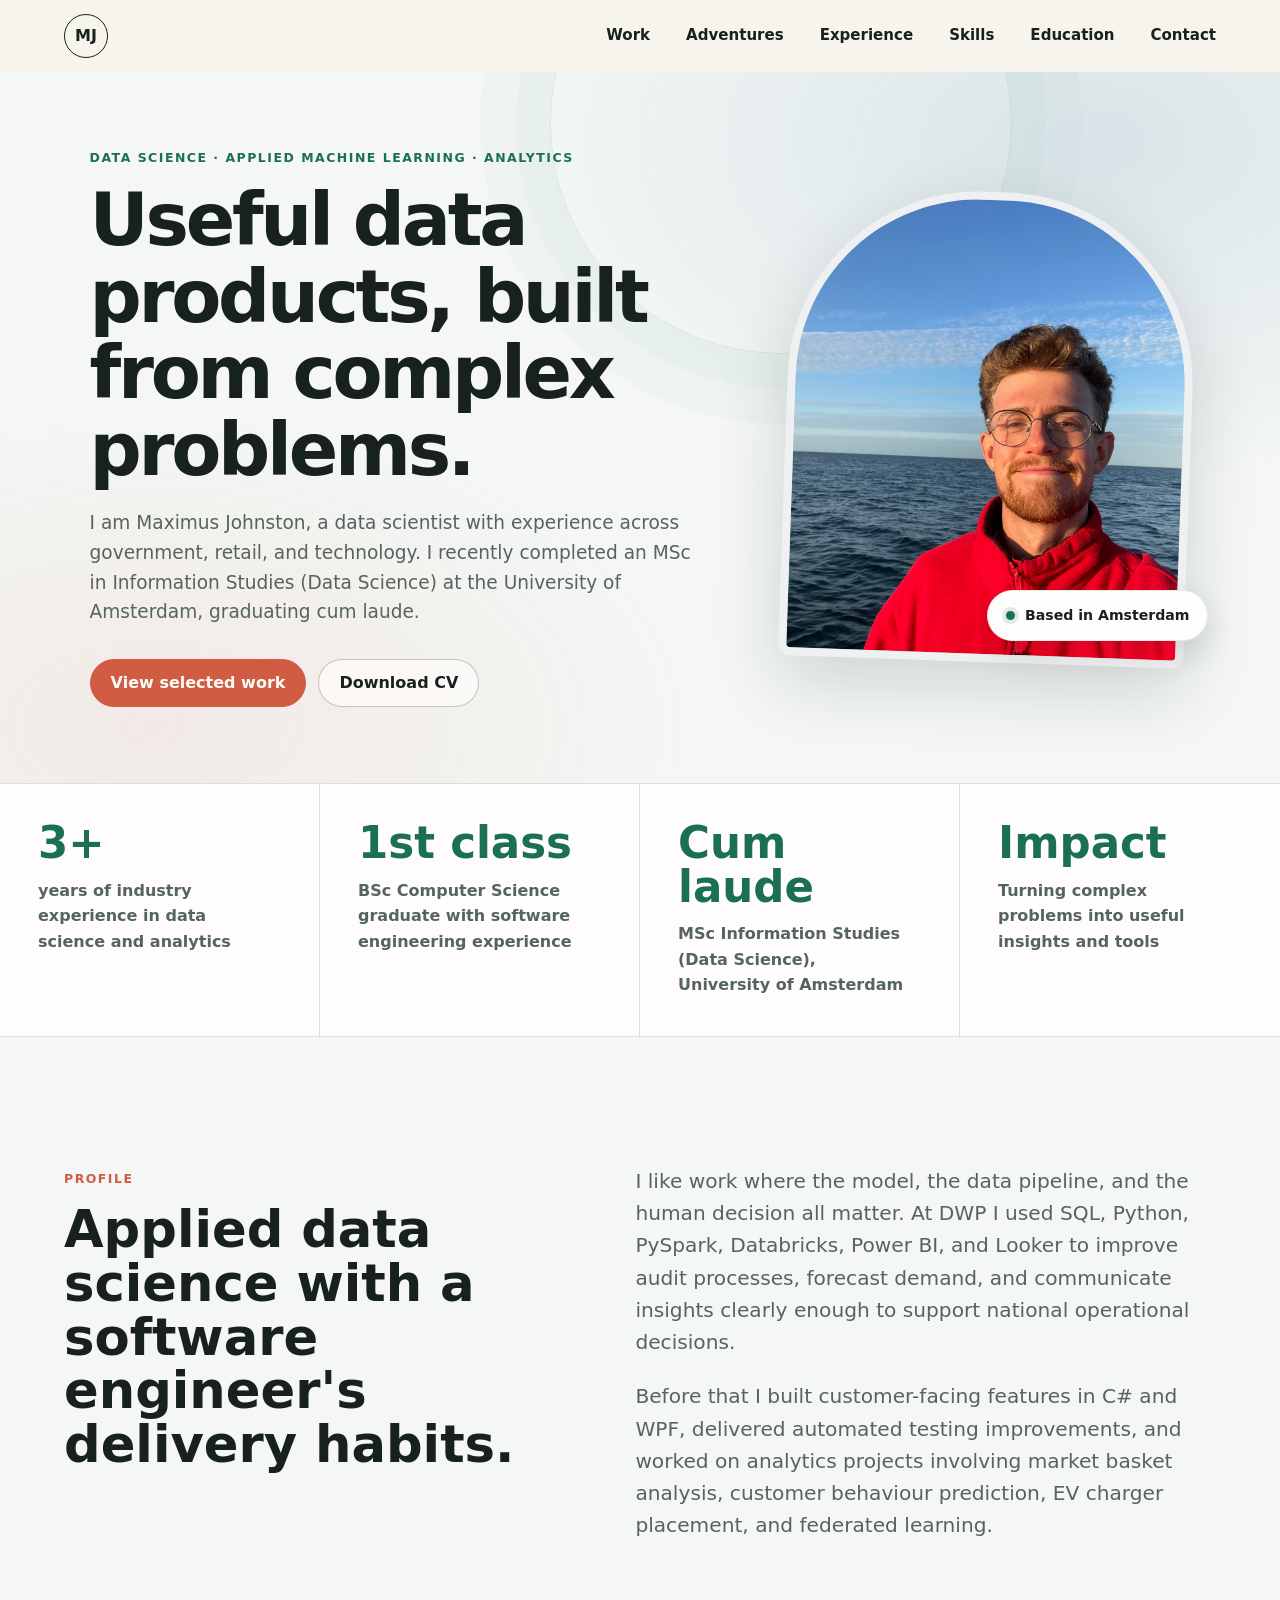
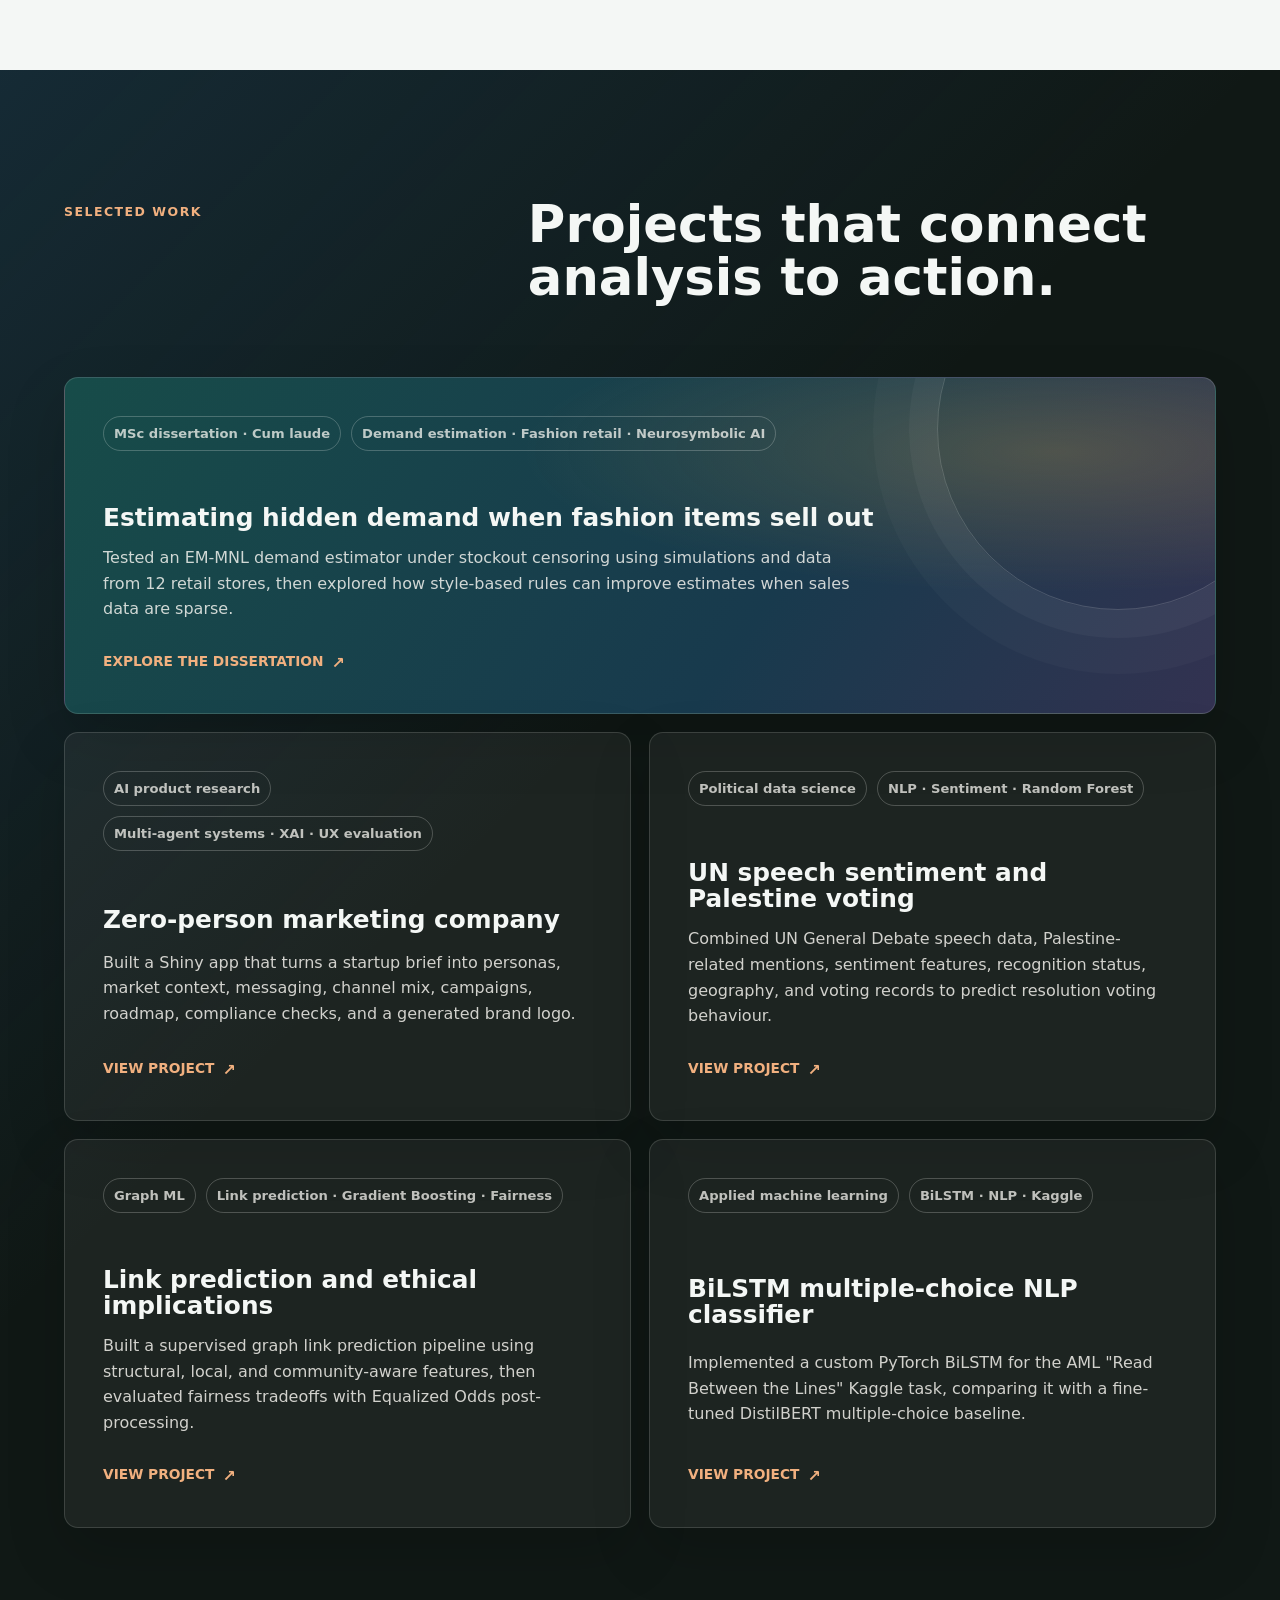
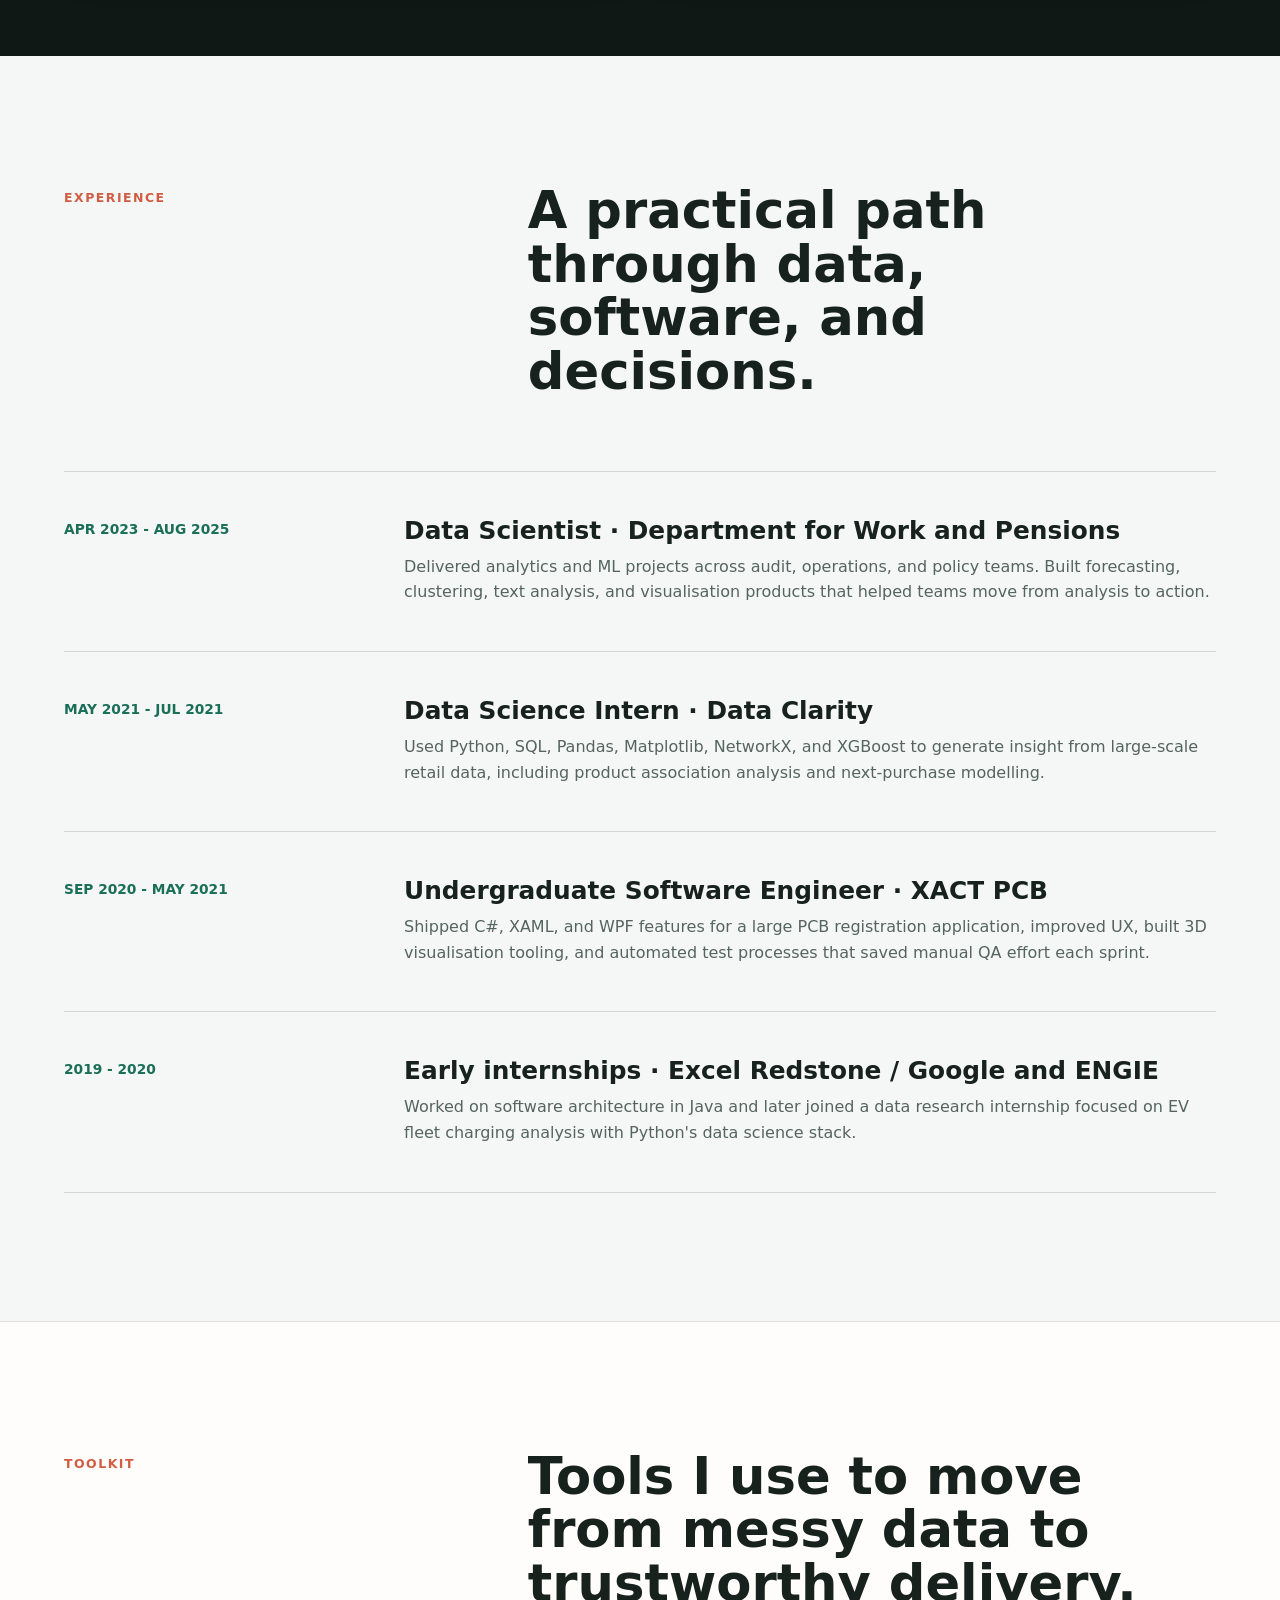
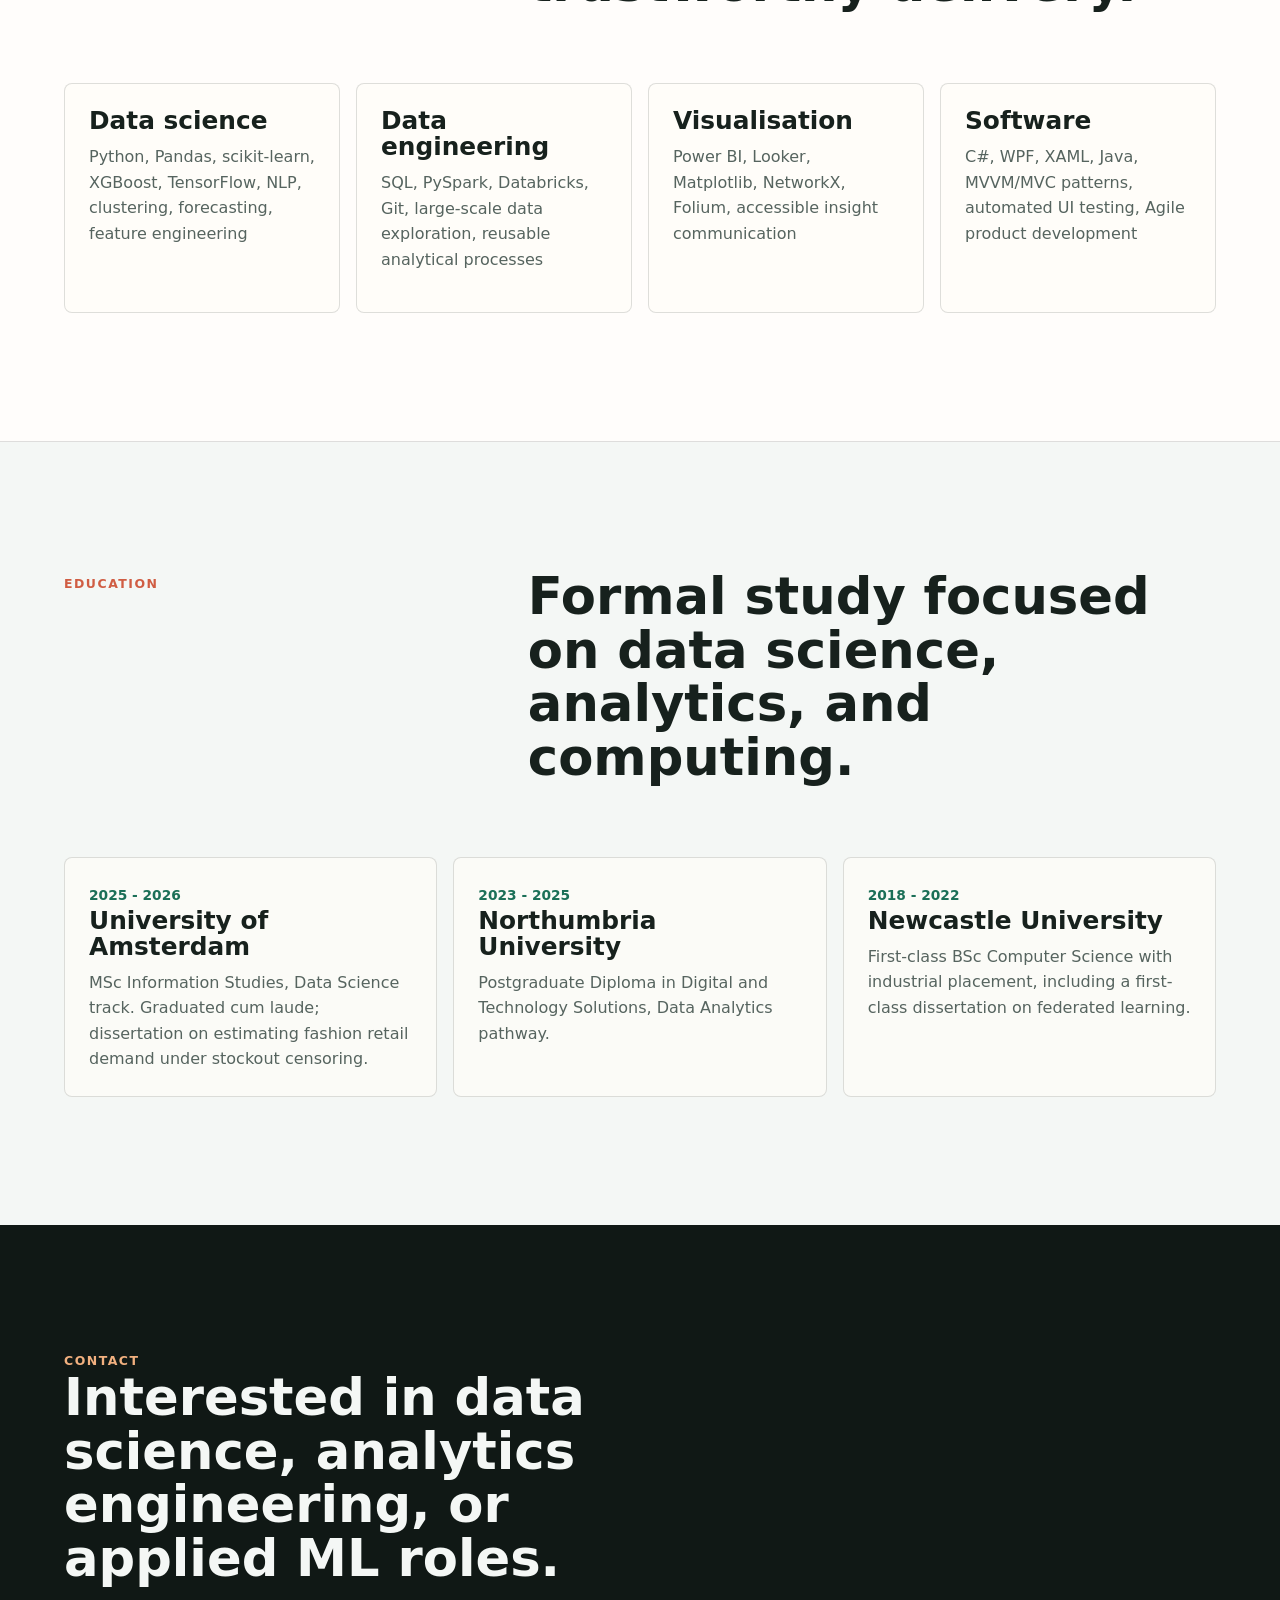
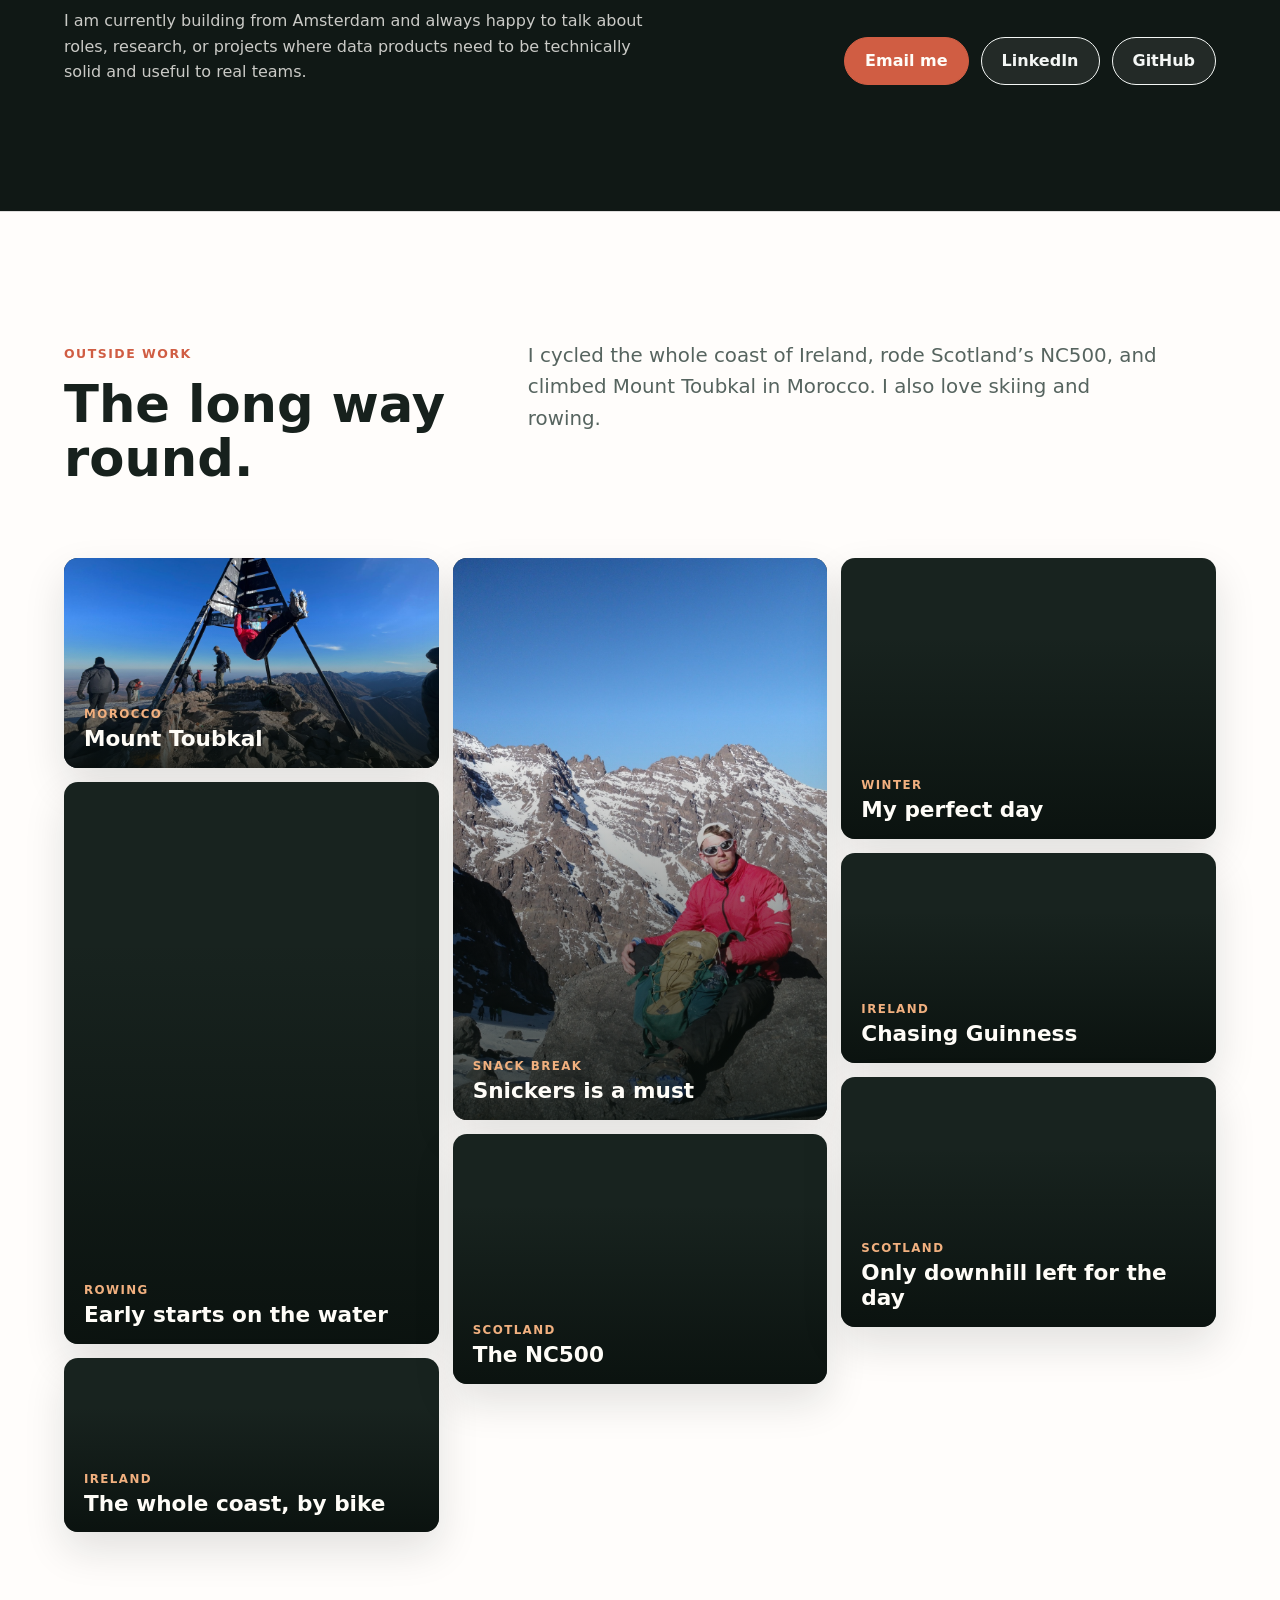
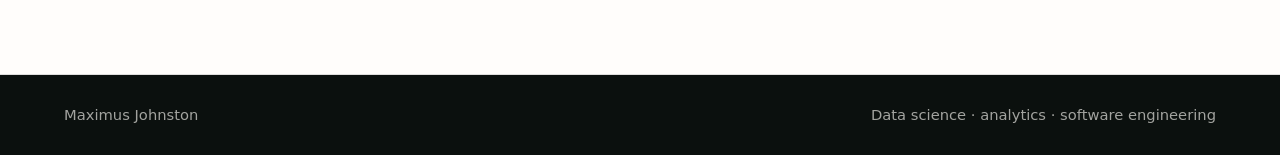
==== commit f5b6cc29: "Refresh portfolio and add MSc dissertation" ====
--- a/index.html
+++ b/index.html
@@ -3,7 +3,7 @@
     <head>
         <meta charset="UTF-8">
         <meta name="viewport" content="width=device-width, initial-scale=1">
-        <meta name="description" content="Portfolio of Maximus Johnston, a data scientist and MSc Data Science student working across machine learning, analytics, and software engineering.">
+        <meta name="description" content="Portfolio of Maximus Johnston, a data scientist and cum laude MSc Information Studies graduate working across machine learning, analytics, and software engineering.">
         <title>Maximus Johnston | Data Scientist</title>
         <link rel="stylesheet" href="./styles.css">
     </head>
@@ -16,6 +16,7 @@
             </button>
             <nav class="site-nav" id="site-nav" aria-label="Primary navigation">
                 <a href="#work">Work</a>
+                <a href="#adventures">Adventures</a>
                 <a href="#experience">Experience</a>
                 <a href="#skills">Skills</a>
                 <a href="#education">Education</a>
@@ -25,20 +26,26 @@
 
         <main>
             <section class="hero" id="home" aria-labelledby="hero-title">
-                <div class="hero__media" aria-hidden="true"></div>
-                <div class="hero__overlay"></div>
                 <div class="hero__content">
-                    <p class="eyebrow">Data Scientist | Public Sector Analytics | Data Products</p>
-                    <h1 id="hero-title">I turn complex data into useful products, forecasts, and decisions.</h1>
+                    <p class="eyebrow">Data science &middot; Applied machine learning &middot; Analytics</p>
+                    <h1 id="hero-title">Useful data products, built from complex problems.</h1>
                     <p class="hero__summary">
-                        I am Maximus Johnston, a data scientist with delivery experience across government, retail, and technology.
-                        My work spans predictive modelling, operational analytics, stakeholder engagement, and production-minded software.
+                        I am Maximus Johnston, a data scientist with experience across government, retail, and technology. I recently completed an MSc in Information Studies (Data Science) at the University of Amsterdam, graduating cum laude.
                     </p>
                     <div class="hero__actions" aria-label="Primary actions">
                         <a class="button button--primary" href="#work">View selected work</a>
                         <a class="button button--secondary" href="Maximus-Johnston-CV-2026.pdf">Download CV</a>
                     </div>
                 </div>
+                <figure class="hero__visual">
+                    <div class="hero__photo-frame">
+                        <img class="hero__photo" src="CV photo.jpg" alt="Maximus Johnston by the sea">
+                    </div>
+                    <figcaption class="hero__caption">
+                        <span class="hero__caption-dot" aria-hidden="true"></span>
+                        <span>Based in Amsterdam</span>
+                    </figcaption>
+                </figure>
             </section>
 
             <section class="proof-strip" aria-label="Career highlights">
@@ -48,15 +55,15 @@
                 </div>
                 <div>
                     <strong>1st class</strong>
-                    <span> Computer Science graduate with software engineering experience</span>
-                </div>
-                <div>
-                    <strong>MSc</strong>
-                    <span>Data Science candidate at the University of Amsterdam</span>
-                </div>
-                <div>
-                    <strong>Role</strong>
-                    <span>turning complex data into production-ready insights and tools</span>
+                    <span>BSc Computer Science graduate with software engineering experience</span>
+                </div>
+                <div>
+                    <strong>Cum laude</strong>
+                    <span>MSc Information Studies (Data Science), University of Amsterdam</span>
+                </div>
+                <div>
+                    <strong>Impact</strong>
+                    <span>Turning complex problems into useful insights and tools</span>
                 </div>
             </section>
 
@@ -85,7 +92,20 @@
                 </div>
 
                 <div class="case-grid">
-                    <a class="case-card case-card--feature" href="./projects/zero-person-marketing.html" aria-label="Read more about zero-person marketing">
+                    <a class="case-card case-card--feature case-card--thesis" href="./projects/demand-estimation.html" aria-label="Read more about demand estimation under stockout censoring">
+                        <div class="case-card__meta">
+                            <span>MSc dissertation &middot; Cum laude</span>
+                            <span>Demand estimation &middot; Fashion retail &middot; Neurosymbolic AI</span>
+                        </div>
+                        <h3>Estimating hidden demand when fashion items sell out</h3>
+                        <p>
+                            Tested an EM-MNL demand estimator under stockout censoring using simulations and data from 12 retail stores,
+                            then explored how style-based rules can improve estimates when sales data are sparse.
+                        </p>
+                        <span class="case-card__cta">Explore the dissertation</span>
+                    </a>
+
+                    <a class="case-card" href="./projects/zero-person-marketing.html" aria-label="Read more about zero-person marketing">
                         <div class="case-card__meta">
                             <span>AI product research</span>
                             <span>Multi-agent systems &middot; XAI &middot; UX evaluation</span>
@@ -223,9 +243,9 @@
 
                 <div class="education-list">
                     <article>
-                        <time>2025 - present</time>
+                        <time>2025 - 2026</time>
                         <h3>University of Amsterdam</h3>
-                        <p>MSc Data Science, advancing statistical modelling, AI, and large-scale data engineering.</p>
+                        <p>MSc Information Studies, Data Science track. Graduated cum laude; dissertation on estimating fashion retail demand under stockout censoring.</p>
                     </article>
                     <article>
                         <time>2023 - 2025</time>
@@ -255,6 +275,53 @@
                     <a class="button button--secondary" href="https://github.com/MaximusJ08">GitHub</a>
                 </div>
             </section>
+
+            <section class="section section--adventures" id="adventures" aria-labelledby="adventures-title">
+                <div class="section__heading">
+                    <div>
+                        <p class="eyebrow">Outside work</p>
+                        <h2 id="adventures-title">The long way round.</h2>
+                    </div>
+                    <p class="adventure-intro">
+                        I cycled the whole coast of Ireland, rode Scotland’s NC500, and climbed Mount Toubkal in Morocco. I also love skiing and rowing.
+                    </p>
+                </div>
+
+                <div class="adventure-grid">
+                    <figure class="adventure-card" data-reveal>
+                        <img src="./assets/Personal%20photos/Max%20haning%20on%20metal%20frame%20at%20top%20of%20mountatin.JPG" alt="Maximus at the summit of Mount Toubkal in Morocco" loading="lazy" decoding="async">
+                        <figcaption><span>Morocco</span><strong>Mount Toubkal</strong></figcaption>
+                    </figure>
+                    <figure class="adventure-card adventure-card--rowing" data-reveal>
+                        <img src="./assets/Personal%20photos/Max%20rowinf.JPG" alt="The boat and crew rowing together on the water" loading="lazy" decoding="async">
+                        <figcaption><span>Rowing</span><strong>Early starts on the water</strong></figcaption>
+                    </figure>
+                    <figure class="adventure-card adventure-card--ireland" data-reveal>
+                        <img src="./assets/Personal%20photos/max%20action%20shot%20bike%20irealnd.jpg" alt="Maximus cycling an open road along the Irish coast" loading="lazy" decoding="async">
+                        <figcaption><span>Ireland</span><strong>The whole coast, by bike</strong></figcaption>
+                    </figure>
+                    <figure class="adventure-card adventure-card--mountains" data-reveal>
+                        <img src="./assets/Personal%20photos/Max%20sat%20on%20mountain.JPG" alt="Maximus resting among snowy mountain peaks" loading="lazy" decoding="async">
+                        <figcaption><span>Snack break</span><strong>Snickers is a must</strong></figcaption>
+                    </figure>
+                    <figure class="adventure-card" data-reveal>
+                        <img src="./assets/Personal%20photos/Max%20with%20bike%20scotland.JPG" alt="Maximus with his touring bike in the Scottish Highlands" loading="lazy" decoding="async">
+                        <figcaption><span>Scotland</span><strong>The NC500</strong></figcaption>
+                    </figure>
+                    <figure class="adventure-card" data-reveal>
+                        <img src="./assets/Personal%20photos/max%20skiing%20selfie.JPG" alt="Maximus skiing in the mountains" loading="lazy" decoding="async">
+                        <figcaption><span>Winter</span><strong>My perfect day</strong></figcaption>
+                    </figure>
+                    <figure class="adventure-card" data-reveal>
+                        <img src="./assets/Personal%20photos/Max%20bike%20ireland.jpg" alt="Maximus with his touring bike on the Irish coast" loading="lazy" decoding="async">
+                        <figcaption><span>Ireland</span><strong>Chasing Guinness</strong></figcaption>
+                    </figure>
+                    <figure class="adventure-card" data-reveal>
+                        <img src="./assets/Personal%20photos/max%20pose%20on%20ride%20in%20scotalnd%20.JPG" alt="Maximus taking a break with his bike in the Scottish Highlands" loading="lazy" decoding="async">
+                        <figcaption><span>Scotland</span><strong>Only downhill left for the day</strong></figcaption>
+                    </figure>
+                </div>
+            </section>
         </main>
 
         <footer class="site-footer">
--- a/styles.css
+++ b/styles.css
@@ -138,36 +138,87 @@
 
 .hero {
     position: relative;
-    min-height: 84svh;
-    display: grid;
-    align-items: end;
+    min-height: clamp(480px, 62svh, 640px);
+    display: grid;
+    grid-template-columns: minmax(0, 1.2fr) minmax(230px, 0.8fr);
+    align-items: center;
+    gap: clamp(36px, 7vw, 104px);
+    padding: clamp(44px, 6vw, 76px) 7vw;
     overflow: hidden;
     isolation: isolate;
-}
-
-.hero__media {
+    background:
+        radial-gradient(ellipse at 85% 10%, rgba(36, 95, 143, 0.13), transparent 38%),
+        radial-gradient(ellipse at 12% 92%, rgba(208, 93, 67, 0.09), transparent 34%),
+        var(--bg);
+}
+
+.hero::before {
     position: absolute;
-    inset: 0;
-    z-index: -3;
-    background-image: url("CV photo.jpg");
-    background-position: 62% 46%;
-    background-size: cover;
-    filter: saturate(0.96);
-}
-
-.hero__overlay {
+    top: -180px;
+    left: 43%;
+    z-index: -1;
+    width: 460px;
+    aspect-ratio: 1;
+    border: 1px solid rgba(27, 111, 87, 0.11);
+    border-radius: 50%;
+    content: "";
+    box-shadow: 0 0 0 34px rgba(27, 111, 87, 0.025), 0 0 0 70px rgba(27, 111, 87, 0.02);
+}
+
+.hero__content {
+    position: relative;
+    z-index: 1;
+    width: min(760px, 100%);
+}
+
+.hero__visual {
+    position: relative;
+    z-index: 1;
+    width: min(100%, 410px);
+    justify-self: end;
+    margin: 0;
+}
+
+.hero__photo-frame {
+    aspect-ratio: 0.86;
+    overflow: hidden;
+    border: 8px solid rgba(255, 253, 251, 0.76);
+    border-radius: 190px 190px 12px 12px;
+    background: #b8cbd0;
+    box-shadow: var(--shadow);
+    transform: rotate(2deg);
+}
+
+.hero__photo {
+    width: 100%;
+    height: 100%;
+    object-fit: cover;
+    object-position: 67% 50%;
+}
+
+.hero__caption {
     position: absolute;
-    inset: 0;
-    z-index: -2;
-    background:
-        linear-gradient(90deg, rgba(16, 24, 21, 0.86) 0%, rgba(16, 24, 21, 0.64) 42%, rgba(16, 24, 21, 0.08) 100%),
-        linear-gradient(0deg, rgba(16, 24, 21, 0.72) 0%, rgba(16, 24, 21, 0) 38%);
-}
-
-.hero__content {
-    width: min(780px, 90vw);
-    padding: clamp(64px, 10vw, 116px) 5vw clamp(54px, 8vw, 86px);
-    color: #fffdf8;
+    right: -18px;
+    bottom: 22px;
+    display: flex;
+    align-items: center;
+    gap: 10px;
+    padding: 13px 18px;
+    border: 1px solid rgba(23, 33, 29, 0.08);
+    border-radius: 999px;
+    background: var(--paper);
+    box-shadow: 0 12px 32px rgba(18, 28, 24, 0.14);
+    color: var(--ink);
+    font-size: 0.88rem;
+    font-weight: 800;
+}
+
+.hero__caption-dot {
+    width: 9px;
+    height: 9px;
+    border-radius: 50%;
+    background: var(--green);
+    box-shadow: 0 0 0 4px rgba(27, 111, 87, 0.13);
 }
 
 .eyebrow {
@@ -179,7 +230,10 @@
     text-transform: uppercase;
 }
 
-.hero .eyebrow,
+.hero .eyebrow {
+    color: var(--green);
+}
+
 .section--dark .eyebrow,
 .contact .eyebrow {
     color: #f1b07f;
@@ -200,9 +254,10 @@
 }
 
 h1 {
-    max-width: 780px;
-    margin-bottom: 24px;
-    font-size: clamp(3.2rem, 8vw, 7.4rem);
+    max-width: 740px;
+    margin-bottom: 20px;
+    font-size: clamp(3rem, 5.7vw, 5.6rem);
+    letter-spacing: -0.045em;
 }
 
 h2 {
@@ -216,9 +271,14 @@
 }
 
 .hero__summary {
-    max-width: 670px;
-    color: rgba(255, 253, 248, 0.86);
-    font-size: clamp(1.05rem, 1.8vw, 1.28rem);
+    max-width: 660px;
+    color: var(--muted);
+    font-size: clamp(1.02rem, 1.45vw, 1.18rem);
+}
+
+.hero .button--secondary {
+    border-color: rgba(23, 33, 29, 0.24);
+    background: rgba(255, 253, 251, 0.68);
 }
 
 .hero__actions,
@@ -266,7 +326,7 @@
 }
 
 .proof-strip div {
-    min-height: 150px;
+    min-height: 132px;
     padding: clamp(22px, 4vw, 38px);
     border-right: 1px solid var(--line);
 }
@@ -279,7 +339,7 @@
     display: block;
     margin-bottom: 12px;
     color: var(--green);
-    font-size: clamp(2rem, 4vw, 4rem);
+    font-size: clamp(1.8rem, 3.4vw, 3.35rem);
     line-height: 1;
 }
 
@@ -335,6 +395,91 @@
     color: var(--cream);
 }
 
+.section--adventures {
+    overflow: hidden;
+    border-top: 1px solid var(--line);
+    border-bottom: 1px solid var(--line);
+    background: var(--paper);
+}
+
+.adventure-intro {
+    max-width: 640px;
+    margin: 0;
+    color: var(--muted);
+    font-size: clamp(1.05rem, 1.7vw, 1.24rem);
+}
+
+.adventure-grid {
+    columns: 3;
+    column-gap: 14px;
+    column-fill: balance;
+}
+
+.adventure-card {
+    position: relative;
+    display: inline-block;
+    width: 100%;
+    min-width: 0;
+    overflow: hidden;
+    margin: 0 0 14px;
+    border-radius: 14px;
+    background: var(--dark-soft);
+    box-shadow: 0 18px 42px rgba(18, 28, 24, 0.12);
+    vertical-align: top;
+    break-inside: avoid;
+}
+
+.adventure-card img {
+    display: block;
+    width: 100%;
+    height: auto;
+    transition: transform 700ms cubic-bezier(0.2, 0.7, 0.2, 1), filter 300ms ease;
+}
+
+.adventure-card--ireland img {
+    aspect-ratio: 2.15 / 1;
+    object-fit: cover;
+    object-position: center 34%;
+}
+
+.adventure-card::after {
+    position: absolute;
+    inset: 28% 0 0;
+    background: linear-gradient(180deg, transparent, rgba(8, 15, 12, 0.82));
+    content: "";
+    pointer-events: none;
+}
+
+.adventure-card figcaption {
+    position: absolute;
+    right: 20px;
+    bottom: 16px;
+    left: 20px;
+    z-index: 1;
+    display: grid;
+    gap: 3px;
+    color: #fffdf8;
+}
+
+.adventure-card figcaption span {
+    color: #f1b07f;
+    font-size: 0.74rem;
+    font-weight: 900;
+    letter-spacing: 0.12em;
+    text-transform: uppercase;
+}
+
+.adventure-card figcaption strong {
+    font-size: clamp(1rem, 1.7vw, 1.35rem);
+    line-height: 1.15;
+}
+
+.adventure-card:hover img,
+.adventure-card:focus-within img {
+    filter: saturate(1.08);
+    transform: scale(1.045);
+}
+
 .section--dark .section__heading h2 {
     max-width: 860px;
 }
@@ -346,6 +491,9 @@
 }
 
 .case-card {
+    position: relative;
+    isolation: isolate;
+    overflow: hidden;
     grid-column: span 3;
     min-height: 320px;
     display: flex;
@@ -353,27 +501,47 @@
     justify-content: space-between;
     padding: clamp(24px, 4vw, 38px);
     border: 1px solid rgba(255, 253, 248, 0.14);
-    border-radius: 8px;
+    border-radius: 14px;
     background: rgba(255, 253, 248, 0.055);
     box-shadow: 0 24px 60px rgba(0, 0, 0, 0.16);
     color: inherit;
     text-decoration: none;
-    transition: border-color 180ms ease, background 180ms ease, transform 180ms ease;
+    transition: border-color 220ms ease, background 220ms ease, transform 220ms ease, box-shadow 220ms ease;
 }
 
 .case-card:hover,
 .case-card:focus-visible {
     border-color: rgba(255, 253, 248, 0.42);
     background: rgba(255, 253, 248, 0.09);
-    transform: translateY(-4px);
+    box-shadow: 0 28px 72px rgba(0, 0, 0, 0.24);
+    transform: translateY(-6px);
 }
 
 .case-card--feature {
     grid-column: span 6;
-    min-height: 360px;
+    min-height: 320px;
     background:
         linear-gradient(135deg, rgba(27, 111, 87, 0.76), rgba(36, 95, 143, 0.38)),
         var(--dark-soft);
+}
+
+.case-card--thesis {
+    background:
+        radial-gradient(ellipse at 86% 22%, rgba(215, 168, 71, 0.25), transparent 38%),
+        linear-gradient(125deg, #174c49 0%, #183a4d 62%, #333251 100%);
+}
+
+.case-card--thesis::after {
+    position: absolute;
+    top: -130px;
+    right: -84px;
+    z-index: -1;
+    width: 360px;
+    aspect-ratio: 1;
+    border: 1px solid rgba(255, 253, 248, 0.17);
+    border-radius: 50%;
+    content: "";
+    box-shadow: 0 0 0 28px rgba(255, 253, 248, 0.035), 0 0 0 64px rgba(255, 253, 248, 0.025);
 }
 
 .case-card__meta {
@@ -406,6 +574,17 @@
     font-size: 0.86rem;
     font-weight: 900;
     text-transform: uppercase;
+    transition: gap 180ms ease;
+    gap: 8px;
+}
+
+.case-card__cta::after {
+    content: "\2197";
+    font-size: 1.15em;
+}
+
+.case-card:hover .case-card__cta {
+    gap: 13px;
 }
 
 .project-hero {
@@ -432,6 +611,11 @@
     grid-template-columns: minmax(0, 1.2fr) minmax(280px, 0.8fr);
     gap: 18px;
     padding: clamp(58px, 8vw, 98px) 5vw;
+}
+
+.project-layout--single {
+    grid-template-columns: minmax(0, 1fr);
+    padding-top: 0;
 }
 
 .project-panel {
@@ -530,6 +714,14 @@
     border: 1px solid var(--line);
     border-radius: 8px;
     background: rgba(255, 253, 248, 0.64);
+    transition: transform 200ms ease, border-color 200ms ease, box-shadow 200ms ease;
+}
+
+.skills-grid article:hover,
+.education-list article:hover {
+    border-color: rgba(27, 111, 87, 0.34);
+    box-shadow: 0 16px 36px rgba(18, 28, 24, 0.08);
+    transform: translateY(-4px);
 }
 
 .skills-grid article {
@@ -645,25 +837,28 @@
     }
 
     .hero {
-        min-height: 86svh;
-    }
-
-    .hero__media {
-        background-position: 58% 44%;
-    }
-
-    .hero__overlay {
-        background:
-            linear-gradient(0deg, rgba(16, 24, 21, 0.86) 0%, rgba(16, 24, 21, 0.46) 76%, rgba(16, 24, 21, 0.18) 100%);
-    }
-
-    .hero__content {
-        width: 100%;
-        padding-top: 94px;
+        min-height: auto;
+        grid-template-columns: 1fr;
+        gap: 38px;
+        padding: 52px 6vw 64px;
+    }
+
+    .hero__visual {
+        width: min(78vw, 350px);
+        justify-self: center;
+    }
+
+    .hero__caption {
+        right: -8px;
+        bottom: 18px;
     }
 
     .case-grid {
         grid-template-columns: 1fr;
+    }
+
+    .adventure-grid {
+        columns: 2;
     }
 
     .case-card,
@@ -703,6 +898,25 @@
         font-size: 3rem;
     }
 
+    .hero {
+        padding: 42px 6vw 54px;
+    }
+
+    .hero__photo-frame {
+        border-width: 6px;
+        border-radius: 150px 150px 10px 10px;
+    }
+
+    .hero__caption {
+        right: -4px;
+        padding: 10px 14px;
+        font-size: 0.8rem;
+    }
+
+    .adventure-grid {
+        column-gap: 10px;
+    }
+
     .button {
         width: 100%;
     }
@@ -715,3 +929,33 @@
         min-height: 420px;
     }
 }
+
+html.has-reveal [data-reveal] {
+    opacity: 0;
+    transform: translateY(20px);
+    transition: opacity 600ms ease, transform 600ms cubic-bezier(0.2, 0.7, 0.2, 1);
+}
+
+html.has-reveal [data-reveal].is-visible {
+    opacity: 1;
+    transform: translateY(0);
+}
+
+@media (prefers-reduced-motion: reduce) {
+    html {
+        scroll-behavior: auto;
+    }
+
+    *,
+    *::before,
+    *::after {
+        animation-duration: 0.01ms !important;
+        animation-iteration-count: 1 !important;
+        transition-duration: 0.01ms !important;
+    }
+
+    html.has-reveal [data-reveal] {
+        opacity: 1;
+        transform: none;
+    }
+}
